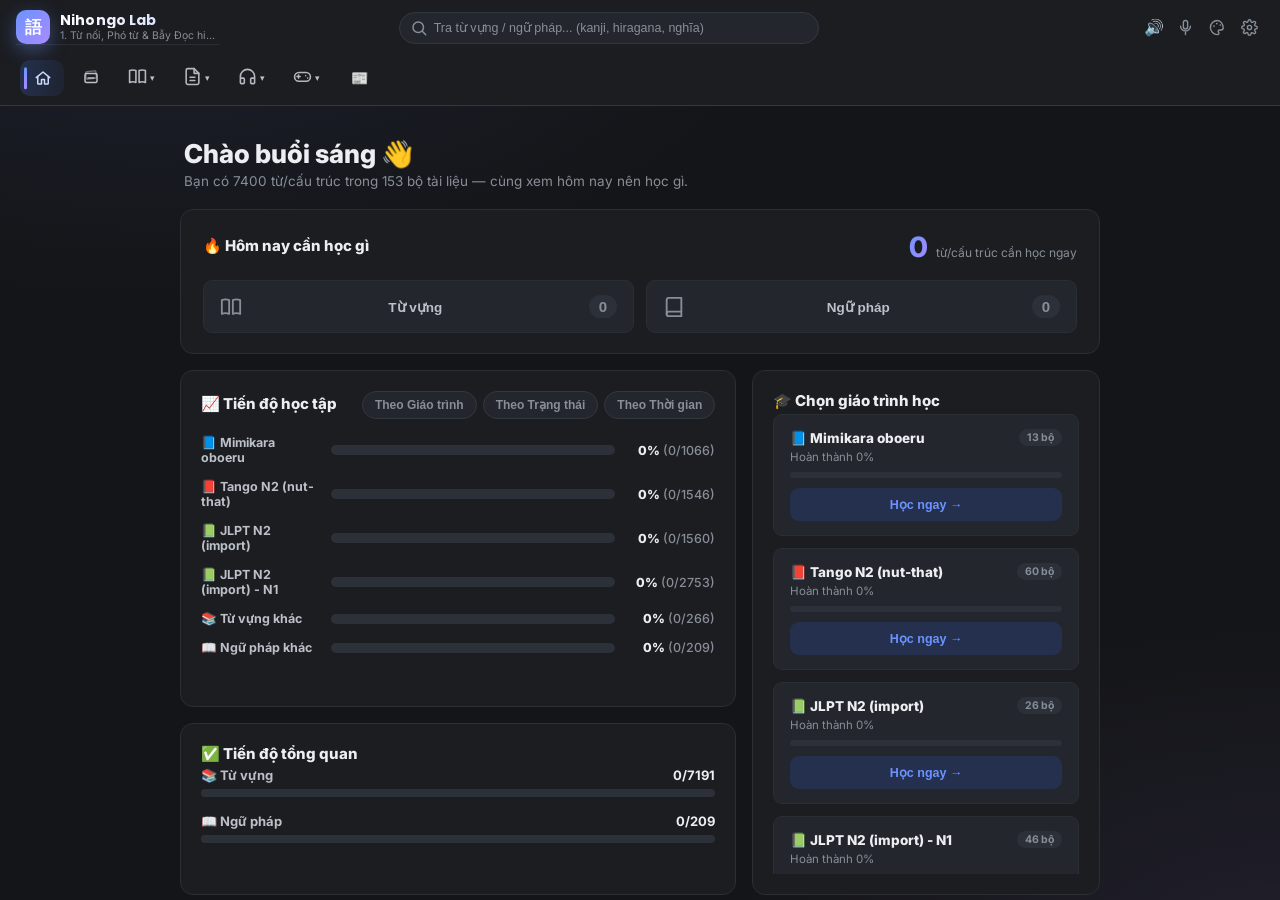
==== index.html @ 88b45012 "Add files via upload" ====
<!DOCTYPE html>
<!-- deploy trigger: force redeploy sau khi đổi Pages source -->
<html lang="vi">
<head>
<meta charset="UTF-8">
<meta name="viewport" content="width=device-width, initial-scale=1.0, viewport-fit=cover">
<title>Nihongo Lab — Luyện thi JLPT</title>
<link rel="stylesheet" href="css/style.css?v=17">
<link rel="preconnect" href="https://fonts.googleapis.com">
<link rel="preconnect" href="https://fonts.gstatic.com" crossorigin>
<link href="https://fonts.googleapis.com/css2?family=Inter:wght@400;600;700;800&family=Poppins:wght@600;700;800&display=swap" rel="stylesheet">
<link rel="stylesheet" href="css/theme-plus.css?v=9" id="themeClassicLink">
<link rel="stylesheet" href="css/theme-new.css?v=4" id="themeNewLink" disabled>
<link rel="stylesheet" href="css/game.css?v=8">
<link rel="stylesheet" href="css/reading.css?v=12">
</head>
<body>

<div id="app">

  <!-- Nút thoát chế độ phóng to, chỉ hiện khi đang ở focus mode -->
  <button id="btnExitFocus" class="exit-focus-btn hidden" title="Thoát chế độ phóng to">✕</button>

  <!-- ===== NAVBAR (thay cho sidebar cũ) ===== -->
  <header class="navbar">
    <div class="navbar-row navbar-row-top">
      <div class="brand">
        <span class="brand-mark">語</span>
        <div class="brand-text">
          <div class="brand-title">Nihongo Lab</div>
          <div class="brand-sub" id="deckName">đang tải...</div>
        </div>
      </div>

      <!-- Đếm ngược thi + Cần ôn tổng hợp — thu gọn thành chip ngang, click vẫn
           mở đúng hành vi cũ (xem js/init.js), chỉ đổi layout hiển thị. -->
      <div class="navbar-chips">
        <div class="exam-countdown" id="examCountdown" data-exam-date="2026-07-05">
          <div class="exam-countdown-badge">JLPT N2</div>
          <span class="exam-countdown-days" id="examCountdownDays">—</span>
          <span class="exam-countdown-unit">ngày</span>
          <span class="picker-hidden" id="examCountdownDate"></span>
          <span class="picker-hidden" id="examCountdownBarFill"></span>
        </div>
      </div>

      <!-- Từ điển nội bộ — tìm bất kỳ từ vựng/ngữ pháp nào (kanji/hiragana/nghĩa
           tiếng Việt) trên TẤT CẢ bộ đang có, không cần đổi bộ trước. -->
      <div class="navbar-search-wrap">
        <span class="nav-svg-icon navbar-search-icon"><svg viewBox="0 0 24 24" fill="none" stroke="currentColor" stroke-width="2" stroke-linecap="round" stroke-linejoin="round"><circle cx="11" cy="11" r="7"/><path d="m21 21-4.3-4.3"/></svg></span>
        <input type="text" id="globalSearchInput" class="navbar-search-input" placeholder="Tra từ vựng / ngữ pháp... (kanji, hiragana, nghĩa)" autocomplete="off">
        <div class="navbar-search-results hidden" id="globalSearchResults"></div>
      </div>

      <div class="navbar-right">
        <button id="btnToggleSound" class="sound-toggle-btn" title="Bật/tắt âm thanh phản hồi"><span class="nav-svg-icon"><svg viewBox="0 0 24 24" fill="none" stroke="currentColor" stroke-width="2" stroke-linecap="round" stroke-linejoin="round"><path d="M11 5 6 9H2v6h4l5 4Z"/><path d="M15.5 8.5a5 5 0 0 1 0 7"/><path d="M18.5 5.5a9 9 0 0 1 0 13"/></svg></span></button>
        <button id="btnToggleSpeech" class="sound-toggle-btn" title="Bật/tắt phát âm khi lật thẻ"><span class="nav-svg-icon"><svg viewBox="0 0 24 24" fill="none" stroke="currentColor" stroke-width="2" stroke-linecap="round" stroke-linejoin="round"><rect x="9" y="2" width="6" height="12" rx="3"/><path d="M5 10a7 7 0 0 0 14 0"/><path d="M12 19v3"/></svg></span></button>
        <button id="btnToggleTheme" class="sound-toggle-btn" title="Chuyển sang giao diện mới (Beta)"><span class="nav-svg-icon"><svg viewBox="0 0 24 24" fill="none" stroke="currentColor" stroke-width="2" stroke-linecap="round" stroke-linejoin="round"><path d="M12 2a10 10 0 1 0 0 20c1.2 0 2-1 2-2 0-.5-.2-1-.5-1.3-.3-.4-.5-.8-.5-1.3 0-1 .8-1.9 1.9-1.9H17a3 3 0 0 0 3-3c0-5.5-4-10.5-8-10.5Z"/><circle cx="7" cy="10" r="1.2" fill="currentColor" stroke="none"/><circle cx="11" cy="6.5" r="1.2" fill="currentColor" stroke="none"/><circle cx="16" cy="8.5" r="1.2" fill="currentColor" stroke="none"/></svg></span></button>
        <button id="btnNavbarSettings" class="sound-toggle-btn" title="Bộ học / Xuất-nhập tiến độ"><span class="nav-svg-icon"><svg viewBox="0 0 24 24" fill="none" stroke="currentColor" stroke-width="2" stroke-linecap="round" stroke-linejoin="round"><circle cx="12" cy="12" r="3"/><path d="M19.4 15a1.7 1.7 0 0 0 .3 1.9l.1.1a2 2 0 1 1-2.8 2.8l-.1-.1a1.7 1.7 0 0 0-1.9-.3 1.7 1.7 0 0 0-1 1.5V21a2 2 0 1 1-4 0v-.1a1.7 1.7 0 0 0-1-1.6 1.7 1.7 0 0 0-1.9.3l-.1.1a2 2 0 1 1-2.8-2.8l.1-.1a1.7 1.7 0 0 0 .3-1.9 1.7 1.7 0 0 0-1.5-1H3a2 2 0 1 1 0-4h.1a1.7 1.7 0 0 0 1.6-1 1.7 1.7 0 0 0-.3-1.9l-.1-.1a2 2 0 1 1 2.8-2.8l.1.1a1.7 1.7 0 0 0 1.9.3H9a1.7 1.7 0 0 0 1-1.5V3a2 2 0 1 1 4 0v.1a1.7 1.7 0 0 0 1 1.5 1.7 1.7 0 0 0 1.9-.3l.1-.1a2 2 0 1 1 2.8 2.8l-.1.1a1.7 1.7 0 0 0-.3 1.9V9a1.7 1.7 0 0 0 1.5 1H21a2 2 0 1 1 0 4h-.1a1.7 1.7 0 0 0-1.5 1Z"/></svg></span></button>
      </div>
    </div>

    <!-- Sub-nav ngang: TOÀN BỘ nav item cũ (render động theo loại deck, xem
         renderNav() trong loader-nav.js — KHÔNG đổi logic, chỉ đổi layout từ
         danh sách dọc sang hàng ngang cuộn được). -->
    <nav class="nav" id="navList">
      <!-- nav items được render động tùy theo TYPE của bộ đang chọn -->
    </nav>

    <!-- Panel Cài đặt (deck picker + xuất/nhập/dọn sửa tạm) — ẩn mặc định, mở
         qua nút ⚙ ở trên. Nội dung y hệt sidebar-bottom cũ, chỉ đổi vị trí. -->
    <div class="navbar-settings-panel hidden" id="navbarSettingsPanel">
      <div class="deck-select">
        <label for="deckPicker">Bộ học (từ vựng / ngữ pháp)</label>
        <select id="deckPicker"></select>
      </div>
      <div class="data-actions">
        <button id="btnExport" class="ghost-btn">Xuất tiến độ</button>
        <label class="ghost-btn file-btn">
          Nhập tiến độ
          <input type="file" id="btnImport" accept="application/json" hidden>
        </label>
      </div>
      <button id="btnClearPatches" class="ghost-btn clear-patches-btn">Dọn các sửa tạm</button>
      <!-- Gate ẩn — không hiện chữ gợi ý là gì, chỉ 1 icon nhỏ khiêm tốn.
           Key KHÔNG lưu plaintext trong code (xem js/init.js: chỉ lưu hash
           SHA-256) — bấm mở prompt nhập key, đúng thì mở khóa. -->
      <button id="btnPrivateUnlock" class="ghost-btn private-unlock-btn" title="🔒">🔒</button>
    </div>
  </header>

  <!-- ===== MAIN WRAP ===== -->
  <div class="main-wrap">

    <!-- ===== MAIN ===== -->
    <main class="main">

    <!-- ===================================================================
         DASHBOARD — màn hình mặc định khi mở app. Tổng quan tiến độ, chọn
         giáo trình học, kết quả đề thi gần đây. Tái dùng data SRS/exam-history
         sẵn có, xem js/dashboard.js.
    =================================================================== -->
    <!-- ===================================================================
         CHỌN BỘ HỌC THEO TRÌNH ĐỘ — trang riêng (không phải popup, theo đúng
         yêu cầu "thích khung khung như vầy hơn"). Sidebar trái = trình độ,
         chính giữa = card từng tài liệu (Mimi/Tango...), bấm card mới hiện
         chương để chọn. Chọn chương xong -> vào thẳng SRS.
    =================================================================== -->
    <section class="view hidden" id="view-level-picker">
      <div class="level-picker-layout">
        <aside class="level-picker-sidebar">
          <div class="level-picker-sidebar-title">Menu</div>
          <div id="levelPickerTabs"></div>
        </aside>
        <div class="level-picker-main">
          <div class="level-picker-page-head">
            <h2 id="levelPickerPageTitle">Danh sách từ vựng</h2>
            <p id="levelPickerPageSub"></p>
          </div>
          <div class="level-picker-series-grid" id="levelPickerSeriesGrid"></div>
          <div class="level-picker-chapter-list hidden" id="levelPickerChapterListFull"></div>
        </div>
      </div>
    </section>

    <section class="view" id="view-dashboard">
      <div class="dash-greeting">
        <div class="dash-greeting-title" id="dashGreeting">Chào bạn 👋</div>
        <div class="dash-greeting-sub" id="dashSubtitle"></div>
      </div>

      <div class="dash-today-card">
        <div class="dash-today-head">
          <div class="dash-side-title">🔥 Hôm nay cần học gì</div>
          <div class="dash-today-stat">
            <span class="dash-today-stat-num" id="dashTodayCount">0</span>
            <span class="dash-today-stat-label">từ/cấu trúc cần học ngay</span>
          </div>
        </div>
        <div class="dash-today-actions">
          <button class="dash-today-action" id="btnDueReviewTuvung" title="Cần ôn tổng hợp Từ vựng — gộp tất cả từ đến hạn ôn (SRS) của mọi bộ, bấm vào ôn ngay">
            <span class="dash-today-action-icon"><svg viewBox="0 0 24 24" fill="none" stroke="currentColor" stroke-width="2" stroke-linecap="round" stroke-linejoin="round"><path d="M2 4.5c2.5-1 5.5-1 8 0v15c-2.5-1-5.5-1-8 0Z"/><path d="M22 4.5c-2.5-1-5.5-1-8 0v15c2.5-1 5.5-1 8 0Z"/></svg></span>
            <span class="dash-today-action-text">Từ vựng</span>
            <span class="dash-today-action-count" id="dueReviewTuvungCount">0</span>
          </button>
          <button class="dash-today-action" id="btnDueReviewNguphap" title="Cần ôn tổng hợp Ngữ pháp — gộp tất cả cấu trúc đến hạn ôn (SRS) của mọi bộ, bấm vào ôn ngay">
            <span class="dash-today-action-icon"><svg viewBox="0 0 24 24" fill="none" stroke="currentColor" stroke-width="2" stroke-linecap="round" stroke-linejoin="round"><path d="M4 19.5A2.5 2.5 0 0 1 6.5 17H20"/><path d="M6.5 2H20v20H6.5A2.5 2.5 0 0 1 4 19.5v-15A2.5 2.5 0 0 1 6.5 2Z"/></svg></span>
            <span class="dash-today-action-text">Ngữ pháp</span>
            <span class="dash-today-action-count" id="dueReviewNguphapCount">0</span>
          </button>
        </div>
      </div>

      <div class="dash-grid">
        <div class="dash-chart-card">
          <div class="dash-chart-head">
            <div class="dash-chart-title">📈 Tiến độ học tập</div>
            <div class="dash-chart-tabs">
              <button class="dash-chart-tab is-active" data-chart-mode="curriculum">Theo Giáo trình</button>
              <button class="dash-chart-tab" data-chart-mode="status">Theo Trạng thái</button>
              <button class="dash-chart-tab" data-chart-mode="time">Theo Thời gian</button>
            </div>
          </div>
          <div id="dashChartBox" class="dash-chart-box"></div>
        </div>

        <div class="dash-side-card">
          <div class="dash-side-title">🎓 Chọn giáo trình học</div>
          <div id="dashCurriculumList" class="dash-course-list"></div>
        </div>

        <div class="dash-bottom-card">
          <div class="dash-side-title">✅ Tiến độ tổng quan</div>
          <div id="dashProgressSummary" class="dash-progress-list">
            <div class="dash-progress-row" id="dashProgressTuvung">
              <div class="dash-progress-label">📚 Từ vựng <span class="dash-progress-value">0/0</span></div>
              <div class="dash-progress-track"><div class="dash-progress-fill" style="background:var(--accent)"></div></div>
            </div>
            <div class="dash-progress-row" id="dashProgressNguphap">
              <div class="dash-progress-label">📖 Ngữ pháp <span class="dash-progress-value">0/0</span></div>
              <div class="dash-progress-track"><div class="dash-progress-fill" style="background:var(--purple)"></div></div>
            </div>
          </div>
        </div>

        <div class="dash-bottom-card">
          <div class="dash-side-title">🏆 Kết quả đề thi gần đây</div>
          <div id="dashRecentResults" class="dash-result-list"></div>
        </div>
      </div>
    </section>

    <!-- Popover chọn field hiển thị mặt trước / mặt sau — DÙNG CHUNG cho cả
         Flashcard và SRS (2 nút ⚙ Mặt thẻ ở mỗi view cùng toggle chung panel
         này), nên đặt ngoài mọi <section class="view">, không thuộc riêng bên nào. -->
    <div class="field-config" id="fieldConfigPanel">
      <div class="field-config-col">
        <div class="field-config-title">Mặt trước</div>
        <div id="frontFieldOptions" class="field-config-options"></div>
      </div>
      <div class="field-config-col">
        <div class="field-config-title">Mặt sau</div>
        <div id="backFieldOptions" class="field-config-options"></div>
      </div>
    </div>

    <!-- ---- FLASHCARD MODE ---- -->
    <section class="view hidden" id="view-flash">
      <div class="view-head">
        <div class="progress-line">
          <span class="flash-progress-label">Thẻ <span id="flashQueuePos">1</span> / <span id="flashQueueTotal">0</span></span>
          <span class="flash-progress-label flash-remembered-label">✓ Đã nhớ: <span id="flashPos">0</span> / <span id="flashTotal">0</span></span>
          <div class="bar"><div class="bar-fill" id="flashBar"></div></div>
        </div>
        <div class="head-actions">
          <button id="btnFieldConfig" class="icon-btn" title="Chọn hiển thị mặt thẻ">⚙ Mặt thẻ</button>
          <label class="toggle random-direction-toggle" title="Mặt trước ngẫu nhiên là Kanji hoặc Nghĩa, mặt sau tự đổi ngược lại — cố định theo từng thẻ trong phiên">
            <input type="checkbox" id="flashRandomDirectionToggle">
            <span>🔀 Ngẫu nhiên chiều học</span>
          </label>
          <button id="btnEditCurrentFlash" class="icon-btn" title="Sửa thông tin từ này">✎ Sửa</button>
          <button id="btnFlashStarOnly" class="icon-btn" title="Chỉ học các từ đã đánh dấu ★">★ Học từ đã sao</button>
          <label class="toggle shuffle-toggle">
            <input type="checkbox" id="flashShuffleToggle" checked>
            <span>⤮ Ngẫu nhiên</span>
          </label>
          <button class="icon-btn focus-toggle-btn" data-focus-target="flash" title="Phóng to toàn màn hình">⛶</button>
        </div>
      </div>

      <div id="flashLearnArea">
        <div class="card-stage">
          <div class="card" id="flashCard">
            <div class="card-face card-front" id="flashFront">
              <button class="flash-star-btn" title="Đánh dấu sao">☆</button>
              <div class="card-face-content" id="flashFrontContent"></div>
            </div>
            <div class="card-face card-back" id="flashBack">
              <button class="flash-star-btn" title="Đánh dấu sao">☆</button>
              <div class="card-face-content" id="flashBackContent"></div>
            </div>
          </div>
        </div>

        <div class="rate-row" id="flashRateRow">
          <button class="rate-btn rate-forget" data-flash-result="not_remembered">✕ Chưa nhớ<span class="rate-key-hint">←</span></button>
          <button class="rate-btn rate-flip" id="btnFlip">⟲ Lật thẻ<span class="rate-key-hint">↓</span></button>
          <button class="rate-btn rate-hard" data-flash-result="hard">△ Khó<span class="rate-key-hint">↑</span></button>
          <button class="rate-btn rate-remember" data-flash-result="remembered">✓ Đã nhớ<span class="rate-key-hint">→</span></button>
        </div>

        <!-- Danh sách toàn bộ từ còn lại trong hàng đợi — bấm xem nhanh nghĩa +
             trạng thái mà không rời khỏi thẻ đang học. -->
        <details class="queue-list-wrap">
          <summary class="queue-list-summary">📋 Danh sách từ trong phiên này</summary>
          <div class="queue-list" id="flashQueueList"></div>
        </details>
      </div>

      <!-- Màn hình hoàn thành -->
      <div id="flashResultScreen" class="quiz-result hidden">
        <div class="quiz-result-title">🎉 Hoàn thành!</div>
        <div class="quiz-result-score">Bạn đã học xong <span id="flashCompletionCount">0</span> từ trong bộ này.</div>
        <div class="flash-completion-actions">
          <button class="primary-btn" id="btnFlashRestartFull">Học lại toàn bộ</button>
          <button class="ghost-btn hidden" id="btnFlashRestartStarredOnly">Chỉ học các từ đã ★</button>
        </div>
      </div>
    </section>

    <!-- ---- TABLE MODE ---- -->
    <section class="view hidden" id="view-table">
      <div class="view-head">
        <input type="text" id="tableSearch" class="search-input" placeholder="Tìm theo kanji, đọc, nghĩa...">
        <select id="tableFilter" class="filter-select">
          <option value="all">Tất cả</option>
          <option value="new">Chưa học</option>
          <option value="learning">Đang học</option>
          <option value="known">Đã thuộc (tự nhiên)</option>
          <option value="mastered">⭐ Đã thuộc (đánh dấu tay)</option>
          <option value="starred">★ Đã đánh dấu</option>
        </select>
        <button id="btnColConfig" class="icon-btn" title="Ẩn/hiện cột">☷ Cột</button>
        <span class="table-count-badge" id="tableCountBadge">0 từ</span>
        <button class="icon-btn focus-toggle-btn" data-focus-target="table" title="Phóng to toàn màn hình">⛶</button>
      </div>
      <div class="field-config hidden" id="colConfigPanel">
        <div class="field-config-col">
          <div class="field-config-title">Hiện cột</div>
          <div id="colOptions" class="field-config-options"></div>
        </div>
      </div>
      <div class="table-wrap">
        <table id="vocabTable">
          <thead id="tableHead"></thead>
          <tbody id="tableBody"></tbody>
        </table>
      </div>
    </section>

    <!-- ---- SRS REVIEW MODE ---- -->
    <section class="view hidden" id="view-srs">
      <div class="view-head">
        <div></div>
        <div class="head-actions">
          <button id="btnSrsSwitchChapter" class="icon-btn" title="Chọn chương khác">📑 Đổi chương</button>
          <button id="btnSrsFieldConfig" class="icon-btn" title="Chọn hiển thị mặt thẻ">⚙ Mặt thẻ</button>
          <label class="toggle random-direction-toggle" title="Mặt trước ngẫu nhiên là Kanji hoặc Nghĩa, mặt sau tự đổi ngược lại — cố định theo từng thẻ trong phiên">
            <input type="checkbox" id="srsRandomDirectionToggle">
            <span>🔀 Ngẫu nhiên chiều học</span>
          </label>
          <button id="btnSrsStarOnly" class="icon-btn" title="Chỉ ôn các từ đã đánh dấu ★">★ Ôn từ đã sao</button>
          <label class="toggle shuffle-toggle">
            <input type="checkbox" id="srsShuffleToggle" checked>
            <span>⤮ Ngẫu nhiên</span>
          </label>
          <button class="icon-btn focus-toggle-btn" data-focus-target="srs" title="Phóng to toàn màn hình">⛶</button>
        </div>
      </div>
      <div class="srs-summary">
        <button class="srs-stat" data-status-filter="due" data-status-scope="current"><div class="srs-num" id="srsDueCount">0</div><div class="srs-label">cần ôn ngay</div></button>
        <button class="srs-stat" data-status-filter="fresh" data-status-scope="current"><div class="srs-num" id="srsNewCount">0</div><div class="srs-label">từ mới</div></button>
        <button class="srs-stat" data-status-filter="mastered" data-status-scope="current"><div class="srs-num" id="srsMasteredCount">0</div><div class="srs-label">đã thuộc làu</div></button>
      </div>
      <div id="srsEmpty" class="empty-state hidden">
        <div class="empty-icon">✓</div>
        <div>Không có từ nào cần ôn lúc này. Quay lại sau!</div>
      </div>
      <div class="card-stage" id="srsStage">
        <div class="card" id="srsCard">
          <div class="card-face card-front" id="srsFront"><button class="flash-star-btn srs-star-btn" title="Đánh dấu sao">☆</button><div class="card-face-content" id="srsFrontContent"></div></div>
          <div class="card-face card-back" id="srsBack"><button class="flash-star-btn srs-star-btn" title="Đánh dấu sao">☆</button><div class="card-face-content" id="srsBackContent"></div></div>
        </div>
      </div>
      <div class="rate-row" id="srsRateRow">
        <button class="rate-btn rate-forget" data-srs-rate="again">✕ Quên<span class="rate-time" id="rtAgainSrs"></span></button>
        <button class="rate-btn rate-flip" id="btnSrsFlip">⟲ Lật thẻ</button>
        <button class="rate-btn rate-hard" data-srs-rate="hard">△ Khó<span class="rate-time" id="rtHardSrs"></span></button>
        <button class="rate-btn rate-remember" data-srs-rate="easy">✓ Dễ<span class="rate-time" id="rtEasySrs"></span></button>
      </div>
      <div class="srs-mastered-row">
        <button class="rate-btn rate-mastered" id="btnSrsMastered" data-srs-rate="mastered" title="Dùng cho từ đã học vững ở nơi khác (Anki/Quizlet/sách...) — bỏ qua các bước tăng dần, đẩy thẳng ra rất xa, gần như không xuất hiện lại.">
          ⭐ Đã thuộc <span class="srs-mastered-hint">(ít xuất hiện lại — bỏ qua bước Anki)</span>
        </button>
      </div>

      <!-- Danh sách toàn bộ từ còn lại trong hàng đợi SRS phiên này -->
      <details class="queue-list-wrap">
        <summary class="queue-list-summary">📋 Danh sách từ trong phiên này</summary>
        <div class="queue-list" id="srsQueueList"></div>
      </details>
    </section>

    <!-- ---- TYPING MODE (gõ hiragana) ---- -->
    <!-- ===================================================================
         GAME ÔN TẬP — thay thế hẳn mode "Gõ hiragana" cũ. 2 màn: bong bóng
         (ghép kanji/nghĩa) rồi tới gõ chữ (đoán đáp án), có mạng/sao/huy
         chương. UI tiếng Nhật theo yêu cầu. CSS riêng ở css/game.css.
    =================================================================== -->
    <section class="view hidden" id="view-game">

      <!-- Màn 1: Chọn bộ học + Thiết lập ván chơi -->
      <div class="game-phase" id="gamePhaseSetup">
        <div class="game-setup-box">
          <div class="game-setup-title">単語バトル</div>
          <div class="game-setup-sub">語彙ゲームで復習しよう！</div>

          <div class="game-setup-row">
            <label>学習セットを選択</label>
            <select id="gameDeckPicker" class="game-deck-select"></select>
          </div>

          <div class="game-setup-row">
            <label>出題数（言葉の数）</label>
            <div class="game-setup-count-row">
              <button class="game-count-preset" data-count="5">5</button>
              <button class="game-count-preset" data-count="10">10</button>
              <button class="game-count-preset" data-count="20">20</button>
              <button class="game-count-preset" data-count="due">復習期限の言葉全部</button>
            </div>
          </div>

          <div class="game-setup-row">
            <label>バブルモードの方向</label>
            <div class="game-setup-count-row">
              <button class="game-dir-preset" data-dir="kanji-to-nghia">漢字・読み方 → 意味</button>
              <button class="game-dir-preset" data-dir="nghia-to-kanji">意味 → 漢字・読み方</button>
            </div>
          </div>

          <button class="game-start-btn" id="btnGameStart">スタート</button>
        </div>
      </div>

      <!-- Màn 2: Bong bóng bay tự do full màn hình + Tường lắp ghép full màn hình -->
      <div class="game-phase hidden" id="gamePhaseBubble">
        <div class="game-hud">
          <div class="game-hud-item game-hud-lives" id="gameHudLives"></div>
          <div class="game-hud-item game-hud-stars"><span class="game-svg-star"></span> <span id="gameHudStars">10</span></div>
          <div class="game-hud-progress">バブル：<span id="gameBubbleProgress">0</span>/<span id="gameBubbleTotal">0</span></div>
          <button class="game-skip-btn" id="btnGameSkipBubble">スキップ →</button>
          <button class="icon-btn focus-toggle-btn" data-focus-target="game" title="全画面表示">⛶</button>
        </div>
        <div class="game-wall-full" id="gameWall"></div>
        <div class="game-bubble-arena" id="gameBubbleArena"></div>
      </div>

      <!-- Màn 3: Gõ đáp án (luôn hiện kanji+nghĩa, gõ cách đọc) -->
      <div class="game-phase hidden" id="gamePhaseTyping">
        <div class="game-hud">
          <div class="game-hud-item game-hud-lives" id="gameHudLivesTyping"></div>
          <div class="game-hud-item game-hud-stars"><span class="game-svg-star"></span> <span id="gameHudStarsTyping">10</span></div>
          <div class="game-hud-progress">問題：<span id="gameTypingProgress">0</span>/<span id="gameTypingTotal">0</span></div>
          <button class="icon-btn focus-toggle-btn" data-focus-target="game" title="全画面表示">⛶</button>
        </div>
        <div class="game-typing-stage">
          <div class="game-typing-prompt" id="gameTypingPrompt"></div>
          <div class="game-typing-hintcircles" id="gameTypingHintCircles"></div>
          <div class="game-typing-slots" id="gameTypingSlots"></div>
          <input type="text" id="gameTypingInput" class="game-typing-input" autocomplete="off" autocapitalize="off" spellcheck="false" placeholder="ひらがなで入力">
          <div class="game-typing-feedback" id="gameTypingFeedback"></div>
          <button class="game-submit-btn" id="btnGameSubmit">答える</button>
        </div>
      </div>

      <!-- Màn 4: Kết quả + huy chương -->
      <div class="game-phase hidden" id="gamePhaseResult">
        <div class="game-result-box">
          <div class="game-medal-display" id="gameMedalDisplay"></div>
          <div class="game-result-title" id="gameResultTitle"></div>
          <div class="game-result-stats" id="gameResultStats"></div>
          <button class="game-start-btn" id="btnGamePlayAgain">もう一度</button>
          <button class="game-back-btn" id="btnGameBackFromResult">← 設定に戻る</button>
        </div>
      </div>

      <!-- Overlay hiệu ứng Game Over -->
      <div class="game-overlay hidden" id="gameOverOverlay">
        <div class="game-over-box">
          <div class="game-over-title">ゲームオーバー</div>
          <div class="game-over-sub">ライフがなくなりました…</div>
          <button class="game-start-btn" id="btnGameOverRetry">もう一度挑戦</button>
        </div>
      </div>
    </section>

    <!-- ===================================================================
         聞き取りゲーム — nghe phát âm, đoán nghĩa, hiện đáp án + đọc lại +
         câu ví dụ. Game THỨ 2 trong category "Game" (khác game bong bóng).
    =================================================================== -->
    <section class="view hidden" id="view-listen-game">

      <div class="lg-phase" id="lgPhaseSetup">
        <div class="lg-setup-box">
          <div class="lg-setup-title">聞き取りゲーム</div>
          <div class="lg-setup-sub">発音を聞いて、意味を当てよう！</div>
          <div class="lg-setup-row">
            <label>学習セットを選択</label>
            <select id="lgDeckPicker" class="game-deck-select"></select>
          </div>
          <div class="lg-setup-row">
            <label>出題数</label>
            <div class="game-setup-count-row">
              <button class="lg-count-preset" data-count="5">5</button>
              <button class="lg-count-preset" data-count="10">10</button>
              <button class="lg-count-preset" data-count="20">20</button>
            </div>
          </div>
          <button class="game-start-btn" id="btnLgStart">スタート</button>
        </div>
      </div>

      <div class="lg-phase hidden" id="lgPhaseQuestion">
        <div class="game-hud">
          <div class="game-hud-progress">問題：<span id="lgPos">0</span>/<span id="lgTotal">0</span></div>
          <div class="game-hud-item">正解：<span id="lgScore">0</span></div>
          <button class="icon-btn focus-toggle-btn" data-focus-target="listen-game" title="全画面表示">⛶</button>
        </div>
        <div class="lg-question-stage">
          <button class="lg-replay-btn" id="btnLgReplay" title="もう一度聞く">🔊 もう一度聞く</button>
          <div class="lg-question-sub">この言葉の意味はどれですか？</div>
          <div class="lg-options" id="lgOptions"></div>
        </div>
      </div>

      <div class="lg-phase hidden lg-reveal" id="lgReveal"></div>

      <div class="lg-phase hidden" id="lgPhaseResult">
        <div class="lg-result-box">
          <div class="lg-result-title">結果</div>
          <div id="lgResultStats"></div>
          <div id="lgWrongReview"></div>
          <button class="game-start-btn" id="btnLgPlayAgain">もう一度</button>
          <button class="game-back-btn" id="btnLgBackFromResult">← 設定に戻る</button>
        </div>
      </div>
    </section>

    <!-- ===================================================================
         読解モード — đọc bài (glossing click-to-reveal) rồi làm 3-5 câu hỏi
         trắc nghiệm từ dễ tới khó. Nguồn: "ai" (tự viết, không phải tin thật)
         hoặc "user" (Zane tự cung cấp) — nhãn hiện rõ trên từng thẻ bài.
    =================================================================== -->
    <section class="view hidden" id="view-reading">

      <div class="dokkai-phase" id="dokkaiPhasePicker">
        <div class="dash-side-title">📰 読解モード — chọn bài đọc <button class="dokkai-notebook-export-btn" id="btnDokkaiOpenNotebook">📓 Sổ tay từ vựng</button></div>
        <div class="dokkai-category-filter" id="dokkaiCategoryFilter"></div>
        <div class="dokkai-article-grid" id="dokkaiArticleGrid"></div>
      </div>

      <div class="dokkai-phase hidden" id="dokkaiPhaseRead">
        <div class="dokkai-read-illust" id="dokkaiReadIllust"></div>
        <button class="level-picker-back-btn" id="btnDokkaiBackToPickerTop">← Quay lại chọn bài đọc</button>
        <div class="dokkai-read-head">
          <div class="dokkai-read-title" id="dokkaiReadTitle"></div>
          <div class="dokkai-translate-toggle" id="dokkaiTranslateToggle">
            <button class="dokkai-translate-btn is-active" data-translate-mode="none">原文のみ</button>
            <button class="dokkai-translate-btn" data-translate-mode="interleave">Xen kẽ dịch</button>
            <button class="dokkai-translate-btn" data-translate-mode="full">Dịch toàn bài</button>
          </div>
          <button class="dokkai-furigana-toggle is-active" id="btnDokkaiFuriganaToggle" title="Bật/tắt furigana">振り仮名</button>
          <button class="dokkai-auto-read-btn" id="btnDokkaiAutoRead">🔊 記事を読む</button>
          <button class="icon-btn focus-toggle-btn" data-focus-target="reading" title="全画面表示">⛶</button>
        </div>
        <div class="dokkai-source-note hidden" id="dokkaiSourceNote"></div>
        <div class="dokkai-read-hint">💡 単語をタップすると意味が出ます — 問題は文章の下にそのまま続きます</div>

        <div class="dokkai-3col">
          <!-- Sidebar TRÁI — từ vựng N2 xuất hiện trong bài, ĐỘC LẬP với deck
               (liệt kê hết theo bài viết), chỉ đối chiếu deck để hiện thêm
               ghi chú nếu trùng, không trùng vẫn liệt kê bình thường. -->
          <aside class="dokkai-vocab-sidebar" id="dokkaiVocabSidebar">
            <div class="dokkai-sidebar-title">📗 語彙リスト (N2)</div>
            <div id="dokkaiVocabList" class="dokkai-sidebar-list"></div>
          </aside>

          <div class="dokkai-main-col">
            <div class="dokkai-read-body" id="dokkaiReadBody"></div>
            <!-- Câu hỏi hiện NGAY TRONG bài đọc, không chuyển màn riêng nữa —
                 dễ cuộn lên đọc lại/dò khi trả lời. -->
            <div class="dokkai-inline-quiz" id="dokkaiInlineQuiz"></div>
          </div>

          <!-- Sidebar PHẢI — ngữ pháp N2/N1 xuất hiện trong bài, độc lập
               tương tự sidebar trái. -->
          <aside class="dokkai-grammar-sidebar" id="dokkaiGrammarSidebar">
            <div class="dokkai-sidebar-title">📕 文法リスト (N2/N1)</div>
            <div id="dokkaiGrammarList" class="dokkai-sidebar-list"></div>
          </aside>
        </div>
      </div>
    </section>

    <!-- ===================================================================
         THÀNH TÍCH HỌC TẬP — xem huy chương đã đạt được, phai màu theo thời
         gian nếu không ôn lại (xem tính toán decay trong game.js).
    =================================================================== -->
    <section class="view hidden" id="view-achievements">
      <div class="view-head">
        <div class="dash-side-title">🏅 学習実績</div>
      </div>
      <div class="achievements-grid" id="achievementsGrid"></div>
      <div class="dash-chart-empty hidden" id="achievementsEmpty">まだ実績がありません — ゲームをプレイしてメダルを獲得しよう！</div>
    </section>

    <!-- ---- QUIZ MODE (trắc nghiệm nghĩa) ---- -->
    <section class="view hidden" id="view-quiz">
      <div class="quiz-head">
        <div class="quiz-progress">Câu <span id="quizPos">0</span>/<span id="quizTotal">0</span></div>
        <select id="quizDirectionPicker" class="filter-select">
          <option value="kanji_nghia">Kanji → Nghĩa</option>
          <option value="kanji_hira">Kanji → Cách đọc</option>
          <option value="hira_nghia">Cách đọc → Nghĩa</option>
        </select>
        <div class="quiz-score">Điểm: <span id="quizScore">0</span></div>
        <div class="quiz-timer" id="quizTimer">00:00</div>
        <button class="icon-btn focus-toggle-btn" data-focus-target="quiz" title="Phóng to toàn màn hình">⛶</button>
      </div>
      <div id="quizBody">
        <div class="quiz-question" id="quizQuestion"></div>
        <div class="quiz-options" id="quizOptions"></div>
      </div>
      <div id="quizResult" class="quiz-result hidden">
        <div class="quiz-result-title">Hoàn thành!</div>
        <div class="quiz-result-score" id="quizFinalScore"></div>
        <button class="primary-btn" id="btnQuizRestart">Làm lại</button>
      </div>
    </section>

    <!-- ---- MATCH GAME MODE ---- -->
    <section class="view hidden" id="view-match">
      <div class="quiz-head">
        <div class="quiz-progress">Cặp đã ghép: <span id="matchPairs">0</span>/<span id="matchTotalPairs">0</span></div>
        <div class="quiz-timer" id="matchTimer">00:00</div>
        <button class="icon-btn" id="btnMatchRestart">⤮ Chơi lại</button>
        <button class="icon-btn focus-toggle-btn" data-focus-target="match" title="Phóng to toàn màn hình">⛶</button>
      </div>
      <div class="match-grid" id="matchGrid"></div>
    </section>

    <!-- ---- EXAM MODE (đề thi trắc nghiệm thật) ---- -->
    <section class="view hidden" id="view-exam">
      <div class="quiz-head">
        <select id="examPicker" class="filter-select picker-hidden"></select>
        <button class="icon-btn" id="btnExamBackToPicker" title="Quay lại chọn đề khác">← Chọn đề khác</button>
        <div class="quiz-progress" id="examTitleLabel">Chưa chọn đề</div>
        <div class="quiz-score">Điểm: <span id="examScore">0</span>/<span id="examTotal">0</span></div>
        <label class="toggle speed-toggle">
          <input type="checkbox" id="examSpeedMode">
          <span>⚡ Luyện tốc độ (30s/câu)</span>
        </label>
        <div class="exam-total-timer hidden" id="examTotalTimerWrap">⏱ <span id="examTotalTimer">00:00</span></div>
        <button class="icon-btn focus-toggle-btn" data-focus-target="exam" title="Phóng to toàn màn hình">⛶</button>
      </div>
      <div id="examPickerGrid" class="exam-picker-grid"></div>
      <div id="examEmpty" class="empty-state">
        <div class="empty-icon">▤</div>
        <div>Chọn một đề thi ở trên để bắt đầu làm bài.</div>
      </div>
      <div id="examBody" class="hidden">
        <div class="exam-progress-line">
          <button class="icon-btn exam-nav-btn" id="btnExamPrev" title="Xem câu trước">← Câu trước</button>
          <span class="exam-progress-text">Câu <span id="examPos">0</span>/<span id="examQueueTotal">0</span></span>
          <button class="icon-btn exam-nav-btn" id="btnExamNext" title="Xem câu sau / quay lại câu hiện tại">Câu sau →</button>
          <span class="exam-retry-note" id="examRetryNote"></span>
          <span class="exam-per-question-timer hidden" id="examPerQuestionTimerWrap">
            ⏱ <span id="examPerQuestionTimer">30</span>s
          </span>
          <button class="ghost-btn exam-exit-early-btn hidden" id="btnExamExitEarly" title="Dừng làm lại các câu sai, chấm điểm và xem kết quả ngay với những gì đã làm">🚪 Thoát & xem kết quả</button>
        </div>
        <div class="exam-review-banner hidden" id="examReviewBanner">
          📖 Đang xem lại câu đã làm — bấm "Câu sau →" liên tục để quay về câu hiện tại
        </div>
        <div class="quiz-question exam-question" id="examQuestion"></div>
        <div class="quiz-options" id="examOptions"></div>
        <div class="exam-history-note hidden" id="examHistoryNote"></div>
        <div class="exam-explain-row hidden" id="examExplainRow">
          <button class="ghost-btn" id="btnExamShowExplain">💡 Xem giải thích đáp án</button>
        </div>
        <div class="exam-explain-box hidden" id="examExplainBox"></div>
        <div class="exam-continue-row" id="examContinueRow">
          <button class="primary-btn hidden" id="btnExamContinue">Tiếp tục →</button>
        </div>
      </div>
      <div id="examResult" class="quiz-result hidden">
        <div class="quiz-result-title">Hoàn thành đề thi!</div>
        <div class="quiz-result-score" id="examFinalScore"></div>
        <div id="examJlptScoreBox"></div>
        <div class="exam-time-summary" id="examTimeSummary"></div>
        <div class="exam-speed-summary hidden" id="examSpeedSummary"></div>
        <div class="exam-result-grid-section">
          <div class="exam-result-grid-title">Bấm vào số câu để xem chi tiết đáp án + giải thích</div>
          <div class="exam-result-grid" id="examResultGrid"></div>
        </div>
        <button class="primary-btn" id="btnExamRestart">Làm lại đề này</button>
      </div>
    </section>

    <!-- ===== MODAL xem chi tiết 1 câu trong kết quả đề thi ===== -->
    <div class="modal-overlay hidden" id="examDetailModalOverlay">
      <div class="modal-box exam-detail-modal-box">
        <div class="modal-head">
          <div class="modal-title" id="examDetailModalTitle">Câu 1</div>
          <button class="modal-close-btn" id="btnExamDetailModalClose">✕</button>
        </div>
        <div class="modal-body" id="examDetailModalBody"></div>
      </div>
    </div>

    <!-- Lưới kết quả qua nhiều lần làm — dùng CHUNG cho đề thi chữ và đề nghe.
         Hàng ngang = số câu, cột dọc = lần làm (Lần 1, Lần 2...). -->
    <div class="modal-overlay hidden" id="attemptsGridModalOverlay">
      <div class="modal-box attempts-grid-modal-box">
        <div class="modal-head">
          <div class="modal-title" id="attemptsGridTitle">Lưới kết quả</div>
          <button class="modal-close-btn" id="btnAttemptsGridModalClose">✕</button>
        </div>
        <div class="modal-body" id="attemptsGridBody"></div>
      </div>
    </div>

    <!-- ===================================================================
         GHI CHÚ ĐỀ THI — bôi đen 1 đoạn trong câu hỏi/đáp án/giải thích lúc
         làm đề -> hiện nút nổi -> ghi nội dung muốn nhớ (vd "kanarazu = nhất
         định") -> lưu lại, xem sau ở trang "Ghi chú đề thi".
    =================================================================== -->
    <button class="exam-note-toolbar-btn hidden" id="examNoteToolbarBtn">📝 Ghi chú</button>
    <div class="exam-note-popup hidden" id="examNotePopup">
      <div class="exam-note-popup-selected" id="examNotePopupSelectedText"></div>
      <input type="text" id="examNotePopupInput" class="exam-note-popup-input" placeholder="Ghi nghĩa/ghi nhớ ở đây..." />
      <div class="exam-note-popup-actions">
        <button id="btnExamNotePopupSave" class="exam-note-popup-save">Lưu</button>
        <button id="btnExamNotePopupCancel" class="exam-note-popup-cancel">Hủy</button>
      </div>
    </div>

    <section class="view hidden" id="view-examnotes">
      <div class="view-head">
        <div class="weakness-title">📝 Ghi chú đề thi — bôi đen từ/đoạn lúc làm đề để ghi nhớ, xem lại ở đây</div>
      </div>
      <div id="examNotesList"></div>
    </section>

    <!-- Popup "Ngữ pháp liên quan" — đồng nghĩa + dễ nhầm -->
    <div class="modal-overlay hidden" id="grammarRelatedModalOverlay">
      <div class="modal-box">
        <div class="modal-head">
          <div class="modal-title" id="grammarRelatedTitle">Ngữ pháp liên quan</div>
          <button class="modal-close-btn" id="btnGrammarRelatedClose">✕</button>
        </div>
        <div class="modal-body" id="grammarRelatedBody"></div>
      </div>
    </div>

    <!-- ===================================================================
         TRANG "NHÓM NGỮ PHÁP" — xem theo nhóm nghĩa + họ dễ nhầm, học Flashcard
         chọn lọc theo nhóm, Quiz chuyên biệt luyện phân biệt cấu trúc dễ nhầm.
    =================================================================== -->
    <section class="view hidden" id="view-grammargroups">
      <div class="view-head">
        <div class="weakness-title">📚 Nhóm ngữ pháp — học chọn lọc theo nghĩa &amp; phân biệt cấu trúc dễ nhầm</div>
        <button class="ghost-btn" id="btnOpenComboSrs">🔀 Học SRS gộp nhiều bộ</button>
      </div>
      <div class="gg-tabs">
        <button class="gg-tab-btn is-active" data-tab="nhomnghia">Theo nhóm nghĩa</button>
        <button class="gg-tab-btn" data-tab="hodenham">⚠️ Họ dễ nhầm</button>
      </div>
      <div id="grammarGroupsBody"></div>
    </section>

    <!-- Modal chọn bộ cụ thể trong 1 nhóm giáo trình (từ nút "Học ngay" Dashboard) -->
    <!-- Modal chọn bộ học theo TRÌNH ĐỘ (N1/N2/N3...) — chọn trình độ trước,
         rồi chọn đúng bộ trong trình độ đó, bấm là vào SRS học luôn. -->

    <!-- Popup NHỎ chọn chương khác NGAY TRONG lúc đang ở SRS — cùng series
         với bộ đang học, không cần thoát ra trang chọn tài liệu full lại. -->
    <!-- Modal xem sổ tay từ vựng đã ghi chú từ các bài đọc -->
    <div class="modal-overlay hidden" id="dokkaiNotebookModalOverlay">
      <div class="modal-box dokkai-notebook-modal-box">
        <div class="modal-head">
          <div class="modal-title">📓 Sổ tay từ vựng</div>
          <button class="modal-close-btn" id="btnDokkaiNotebookClose">✕</button>
        </div>
        <div class="modal-body">
          <div class="dokkai-notebook-toolbar">
            <span id="dokkaiNotebookCount"></span>
            <button class="dokkai-notebook-export-btn" id="btnDokkaiExportNotebook">⬇ Xuất file .txt</button>
          </div>
          <div id="dokkaiNotebookList" class="dokkai-notebook-list"></div>
        </div>
      </div>
    </div>

    <div class="modal-overlay hidden" id="srsChapterSwitchModalOverlay">
      <div class="modal-box">
        <div class="modal-head">
          <div class="modal-title" id="srsChapterSwitchTitle">Chọn chương khác</div>
          <button class="modal-close-btn" id="btnSrsChapterSwitchClose">✕</button>
        </div>
        <div class="modal-body">
          <div id="srsChapterSwitchList" class="dash-deck-picker-list"></div>
        </div>
      </div>
    </div>

    <div class="modal-overlay hidden" id="dashDeckPickerModalOverlay">
      <div class="modal-box">
        <div class="modal-head">
          <div class="modal-title" id="dashDeckPickerTitle">Chọn bộ để học</div>
          <button class="modal-close-btn" id="btnDashDeckPickerClose">✕</button>
        </div>
        <div class="modal-body">
          <div id="dashDeckPickerList" class="dash-deck-picker-list"></div>
        </div>
      </div>
    </div>

    <!-- Modal danh sách từ theo trạng thái (bấm donut legend ở Dashboard) —
         xem hạn ôn từng từ, đưa về đang học, hoặc tua nhanh N ngày. -->
    <div class="modal-overlay hidden" id="wordStatusModalOverlay">
      <div class="modal-box word-status-modal-box">
        <div class="modal-head">
          <div class="modal-title" id="wordStatusModalTitle">Danh sách từ</div>
          <span class="word-status-modal-count" id="wordStatusModalCount">0 từ</span>
          <button class="modal-close-btn" id="btnWordStatusModalClose">✕</button>
        </div>
        <div class="modal-body">
          <div class="word-status-fastforward-row">
            <span>⏩ Tua nhanh (mô phỏng thời gian trôi, bấm càng nhiều càng tua thêm):</span>
            <button class="ghost-btn" data-ff-days="1">+1</button>
            <button class="ghost-btn" data-ff-days="2">+2</button>
            <button class="ghost-btn" data-ff-days="3">+3</button>
            <button class="ghost-btn" data-ff-days="4">+4</button>
            <button class="ghost-btn" data-ff-days="5">+5</button>
            <button class="ghost-btn" data-ff-days="10">+10</button>
            <button class="ghost-btn" data-ff-days="15">+15</button>
          </div>
          <div id="wordStatusFfFeedback" class="word-status-ff-feedback"></div>
          <div id="wordStatusModalList" class="word-status-modal-list"></div>
        </div>
      </div>
    </div>

    <!-- Modal chọn bộ để học gộp SRS (Anki-style) — dùng chung cho cả từ vựng & ngữ pháp -->
    <div class="modal-overlay hidden" id="comboSrsModalOverlay">
      <div class="modal-box">
        <div class="modal-head">
          <div class="modal-title" id="comboSrsModalTitle">🔀 Học SRS gộp nhiều bộ</div>
          <button class="modal-close-btn" id="btnComboSrsClose">✕</button>
        </div>
        <div class="modal-body">
          <div class="combo-srs-hint">Chọn 1 hoặc nhiều bộ muốn học CHUNG trong 1 phiên — tiến độ vẫn lưu riêng đúng theo từng bộ gốc như bình thường, chỉ gộp lại để học cùng lúc.</div>
          <button class="ghost-btn combo-srs-select-all-btn" id="btnComboSrsSelectAll">☑ Chọn tất cả</button>
          <div id="comboSrsDeckList" class="combo-srs-deck-list"></div>
          <button class="primary-btn" id="btnComboSrsStart">▶ Bắt đầu học</button>
        </div>
      </div>
    </div>

    <!-- Modal Flashcard chọn lọc theo nhóm nghĩa -->
    <div class="modal-overlay hidden" id="ggFlashModalOverlay">
      <div class="modal-box gg-flash-modal-box">
        <div class="modal-head">
          <div class="modal-title" id="ggFlashTitle">Flashcard nhóm</div>
          <button class="modal-close-btn" id="btnGgFlashClose">✕</button>
        </div>
        <div class="modal-body">
          <div class="gg-flash-card" id="ggFlashCardInner"></div>
          <div class="gg-flash-nav">
            <button id="btnGgFlashPrev">← Trước</button>
            <button id="btnGgFlashFlip">↻ Lật thẻ</button>
            <button id="btnGgFlashNext">Tiếp →</button>
          </div>
        </div>
      </div>
    </div>

    <!-- Modal Quiz luyện phân biệt 1 họ dễ nhầm -->
    <div class="modal-overlay hidden" id="ggQuizModalOverlay">
      <div class="modal-box">
        <div class="modal-head">
          <div class="modal-title" id="ggQuizTitle">Luyện phân biệt</div>
          <button class="modal-close-btn" id="btnGgQuizClose">✕</button>
        </div>
        <div class="modal-body" id="ggQuizBody"></div>
      </div>
    </div>

    <!-- ===================================================================
         CHOUKAI MODE — Luyện riêng Mondai 4 (即時応答), chọn đề 1 phát vào thẳng
    =================================================================== -->
    <section class="view hidden" id="view-choukai-m4">
      <div class="view-head">
        <div class="choukai-m4-head-title">🎯 Luyện riêng Mondai 4 — chọn đề để bắt đầu ngay</div>
      </div>
      <div id="choukaiM4Empty" class="empty-state">
        <div class="empty-icon">🎯</div>
        <div>Chưa có đề nào có Mondai 4.</div>
      </div>
      <div class="choukai-m4-grid" id="choukaiM4List"></div>
    </section>

    <!-- ===================================================================
         CHOUKAI MODE — Luyện nghe (聴解) theo từng đề/mondai thật
    =================================================================== -->
    <section class="view hidden" id="view-choukai">
      <div class="view-head">
        <select id="choukaiPicker" class="filter-select picker-hidden">
          <option value="">— chọn đề nghe —</option>
        </select>
        <button class="icon-btn" id="btnChoukaiBackToPicker" title="Quay lại chọn đề khác">← Chọn đề khác</button>
        <select id="choukaiMondaiPicker" class="filter-select hidden">
          <option value="all">Luyện cả đề (Mondai 1→5)</option>
        </select>
        <button class="icon-btn focus-toggle-btn" data-focus-target="choukai" title="Phóng to toàn màn hình">⛶</button>
      </div>
      <div id="choukaiPickerGrid" class="exam-picker-grid"></div>

      <div id="choukaiEmpty" class="empty-state">
        <div class="empty-icon">🎧</div>
        <div>Chọn 1 đề nghe ở trên để bắt đầu luyện.</div>
      </div>

      <div id="choukaiBody" class="hidden">
        <div class="exam-progress-line">
          <button class="icon-btn exam-nav-btn" id="btnChoukaiPrev">← Câu trước</button>
          <span class="exam-progress-text" id="choukaiProgressText">Câu 1/5 · Mondai 1</span>
          <button class="icon-btn exam-nav-btn" id="btnChoukaiNext">Câu sau →</button>
          <button class="icon-btn choukai-flag-btn" id="btnChoukaiFlag" title="Đánh dấu để xem lại">🚩</button>
          <span class="choukai-unsure-hint" title="Bấm 🤔 ở góc mỗi đáp án để đánh dấu đáp án phân vân (suýt chọn)">🤔 phân vân: bấm trên từng đáp án</span>
          <button class="ghost-btn exam-exit-early-btn hidden" id="btnChoukaiExitEarly">🚪 Thoát & xem kết quả</button>
        </div>

        <div class="choukai-mondai-instruction" id="choukaiMondaiInstruction"></div>

        <div class="choukai-audio-box">
          <audio id="choukaiAudioEl" preload="metadata" controls></audio>
          <div class="choukai-audio-controls-row">
            <button class="choukai-play-btn" id="btnChoukaiPlay">▶ Phát từ đầu</button>
            <div class="choukai-seek-group">
              <button class="choukai-seek-btn" id="btnChoukaiSeekBack10" title="Tua lùi 10 giây">⏪10s</button>
              <button class="choukai-seek-btn" id="btnChoukaiSeekBack5" title="Tua lùi 5 giây">⏪5s</button>
              <button class="choukai-seek-btn" id="btnChoukaiSeekFwd5" title="Tua tới 5 giây">5s⏩</button>
              <button class="choukai-seek-btn" id="btnChoukaiSeekFwd10" title="Tua tới 10 giây">10s⏩</button>
            </div>
            <span class="choukai-audio-hint" id="choukaiAudioHint"></span>
          </div>
        </div>

        <!-- Gợi ý từ khóa khi nghe (chỉ Mondai 3 & 5) -->
        <div class="choukai-hint-row hidden" id="choukaiHintRow">
          <label class="choukai-hint-toggle">
            <input type="checkbox" id="choukaiHintToggle" />
            💡 Hiện gợi ý từ khóa khi đang nghe (luyện khả năng bắt ý, không cần ghi chú giấy)
          </label>
          <div class="choukai-keywords hidden" id="choukaiKeywords"></div>
        </div>

        <div class="choukai-prompt" id="choukaiPrompt"></div>

        <div class="quiz-options" id="choukaiOptions"></div>
        <!-- Chọn NHÁP xong vẫn đổi ý được — bấm nút này mới thật sự chốt & chấm,
             y như làm đề trắc nghiệm (không tự chuyển/chấm ngay lúc vừa chọn). -->
        <button class="primary-btn" id="btnChoukaiConfirm" disabled>✓ Xác nhận đáp án</button>

        <!-- Panel hiện sau khi trả lời (chế độ chấm ngay) -->
        <div class="choukai-review-panel hidden" id="choukaiReviewPanel">
          <div class="choukai-review-result" id="choukaiReviewResult"></div>
          <div class="choukai-review-tabs">
            <button class="choukai-review-tab is-active" data-tab="script">Script</button>
            <button class="choukai-review-tab" data-tab="vi">Dịch</button>
            <button class="choukai-review-tab" data-tab="tip">💡 Mẹo nghe</button>
          </div>
          <div class="choukai-review-content" id="choukaiReviewContent"></div>
          <button class="primary-btn" id="btnChoukaiContinue">Tiếp tục →</button>
        </div>
      </div>

      <!-- Màn kết quả cuối -->
      <div id="choukaiResult" class="quiz-result hidden">
        <div class="quiz-result-title">🎉 Hoàn thành phần nghe!</div>
        <div class="quiz-result-score" id="choukaiFinalScore"></div>
        <div id="choukaiJlptScoreBox"></div>
        <div class="choukai-mondai-breakdown" id="choukaiMondaiBreakdown"></div>
        <div class="exam-result-grid-section">
          <div class="exam-result-grid-title">Bấm vào số câu để xem lại script + dịch + mẹo</div>
          <div class="exam-result-grid" id="choukaiResultGrid"></div>
        </div>
        <button class="primary-btn" id="btnChoukaiRestart">Làm lại đề này</button>
      </div>
    </section>

    <!-- Modal chọn chế độ chấm cho phần nghe (giống exam mode) -->
    <div class="modal-overlay hidden" id="choukaiModeModalOverlay">
      <div class="modal-box exam-mode-modal-box">
        <div class="modal-head">
          <div class="modal-title">Chọn cách chấm điểm (phần nghe)</div>
        </div>
        <div class="modal-body">
          <button class="exam-mode-choice hidden" id="btnChoukaiViewSavedResult">
            <div class="exam-mode-choice-title">📊 Xem kết quả lần làm gần nhất</div>
            <div class="exam-mode-choice-desc" id="choukaiSavedResultDesc"></div>
          </button>
          <button class="exam-mode-choice" id="btnChoukaiModeInstant">
            <div class="exam-mode-choice-title">⚡ Chấm sửa ngay</div>
            <div class="exam-mode-choice-desc">Trả lời xong mỗi câu là xem ngay script + dịch + mẹo nghe, rồi qua câu kế.</div>
          </button>
          <button class="exam-mode-choice" id="btnChoukaiModeReview">
            <div class="exam-mode-choice-title">📝 Chấm dồn cuối bài</div>
            <div class="exam-mode-choice-desc">Nghe & làm hết các câu theo thứ tự, không biết đúng/sai lúc đang làm. Cuối bài xem kết quả đầy đủ.</div>
          </button>
        </div>
      </div>
    </div>

    <!-- Modal chi tiết 1 câu (từ lưới kết quả hoặc tab điểm yếu) -->
    <div class="modal-overlay hidden" id="choukaiDetailModalOverlay">
      <div class="modal-box exam-detail-modal-box">
        <div class="modal-head">
          <div class="modal-title" id="choukaiDetailModalTitle">Câu 1</div>
          <button class="modal-close-btn" id="btnChoukaiDetailModalClose">✕</button>
        </div>
        <div class="modal-body" id="choukaiDetailModalBody"></div>
      </div>
    </div>

    <!-- ===================================================================
         CHOUKAI SHADOW MODE — Luyện nghe câu (tách từng câu trong script,
         phát lại + dịch mờ từng câu, dùng để luyện shadowing/nghe chi tiết)
    =================================================================== -->
    <section class="view hidden" id="view-choukai-shadow">
      <div class="view-head">
        <select id="choukaiShadowPicker" class="filter-select">
          <option value="">— chọn đề nghe —</option>
        </select>
        <select id="choukaiShadowQuestionPicker" class="filter-select hidden">
        </select>
        <button class="icon-btn focus-toggle-btn" data-focus-target="choukai-shadow" title="Phóng to toàn màn hình">⛶</button>
      </div>
      <div id="choukaiShadowEmpty" class="empty-state">
        <div class="empty-icon">🔁</div>
        <div>Chọn đề + câu cụ thể để luyện nghe từng câu trong script.</div>
      </div>
      <div id="choukaiShadowBody" class="hidden">
        <div class="choukai-shadow-note" id="choukaiShadowNote">
          ⚠️ Vì audio không có mốc thời gian riêng cho từng câu, nút "phát lại" sẽ phát lại TOÀN BỘ audio của câu hỏi này — dùng để nghe lại nhiều lần kết hợp đọc transcript bên dưới, không tách audio chính xác theo từng dòng được.
        </div>
        <div class="choukai-audio-box">
          <audio id="choukaiShadowAudioEl" preload="metadata" controls></audio>
          <div class="choukai-audio-controls-row">
            <button class="choukai-play-btn" id="btnChoukaiShadowPlay">▶ Phát từ đầu</button>
            <div class="choukai-seek-group">
              <button class="choukai-seek-btn" id="btnChoukaiShadowSeekBack10" title="Tua lùi 10 giây">⏪10s</button>
              <button class="choukai-seek-btn" id="btnChoukaiShadowSeekBack5" title="Tua lùi 5 giây">⏪5s</button>
              <button class="choukai-seek-btn" id="btnChoukaiShadowSeekFwd5" title="Tua tới 5 giây">5s⏩</button>
              <button class="choukai-seek-btn" id="btnChoukaiShadowSeekFwd10" title="Tua tới 10 giây">10s⏩</button>
            </div>
          </div>
        </div>
        <div class="choukai-shadow-lines" id="choukaiShadowLines"></div>
      </div>
    </section>
    <section class="view hidden" id="view-weakness">
      <div class="view-head">
        <div class="weakness-title" id="weaknessTitle">Các từ/cấu trúc bạn hay sai nhất trong bộ này</div>
      </div>
      <div class="weakness-tabs" id="weaknessTabs">
        <button class="weakness-tab is-active" id="btnWeaknessTabDeck" data-tab="deck">Từ vựng / Ngữ pháp (bộ đang chọn)</button>
        <button class="weakness-tab" id="btnWeaknessTabExam" data-tab="exam">Đề thi (mọi đề)</button>
        <button class="weakness-tab" id="btnWeaknessTabChoukai" data-tab="choukai">Nghe (mọi đề)</button>
      </div>
      <div id="weaknessEmpty" class="empty-state hidden">
        <div class="empty-icon">✓</div>
        <div id="weaknessEmptyText">Chưa phát hiện điểm yếu nào trong bộ này. Cứ tiếp tục học!</div>
      </div>
      <div id="weaknessListWrap">
        <div class="weakness-action-row" id="weaknessActionRow">
          <button class="primary-btn" id="btnReviewWeakness">Ôn riêng các từ yếu này (Flashcard)</button>
        </div>
        <div class="weakness-exam-hint hidden" id="weaknessExamHint">Bấm vào 1 câu để xem lại đề bài, đáp án và giải thích chi tiết.</div>
        <div class="weakness-list" id="weaknessList"></div>
      </div>
    </section>

    <!-- ---- STATS MODE — thống kê tổng quan toàn hệ thống ---- -->
    <section class="view hidden" id="view-stats">
      <div class="view-head">
        <div class="weakness-title">Thống kê tổng quan — nhìn 1 lần biết hết</div>
      </div>

      <div class="stats-section stats-group-mimi">
        <div class="stats-section-title">📘 Mimikara oboeru <span class="stats-section-hint">(bấm tên bộ để ôn ngay)</span></div>
        <div class="stats-donut-row" id="statsDonutRowMimi"></div>
        <div class="stats-overview-table-wrap">
          <table class="stats-overview-table">
            <thead>
              <tr><th>Bộ</th><th>Tiến độ</th><th>% đã thuộc</th></tr>
            </thead>
            <tbody id="statsOverviewBodyMimi"></tbody>
          </table>
        </div>
      </div>

      <div class="stats-section stats-group-tango">
        <div class="stats-section-title">📕 Tango N2 <span class="stats-section-hint">(bấm tên bộ để ôn ngay)</span></div>
        <div class="stats-donut-row" id="statsDonutRowTango"></div>
        <div class="stats-overview-table-wrap">
          <table class="stats-overview-table">
            <thead>
              <tr><th>Bộ</th><th>Tiến độ</th><th>% đã thuộc</th></tr>
            </thead>
            <tbody id="statsOverviewBodyTango"></tbody>
          </table>
        </div>
      </div>

      <div class="stats-section stats-group-jlptn2">
        <div class="stats-section-title">📗 JLPT (N1-N3) <span class="stats-section-hint">(bấm tên bộ để ôn ngay)</span></div>
        <div class="stats-donut-row" id="statsDonutRowJlptN2"></div>
        <div class="stats-overview-table-wrap">
          <table class="stats-overview-table">
            <thead>
              <tr><th>Bộ</th><th>Tiến độ</th><th>% đã thuộc</th></tr>
            </thead>
            <tbody id="statsOverviewBodyJlptN2"></tbody>
          </table>
        </div>
      </div>

      <div class="stats-section">
        <div class="stats-section-title">📚 Tài liệu khác <span class="stats-section-hint">(bấm tên bộ để ôn ngay)</span></div>
        <div class="stats-donut-row" id="statsDonutRowOther"></div>
        <div class="stats-overview-table-wrap">
          <table class="stats-overview-table">
            <thead>
              <tr><th>Bộ</th><th>Tiến độ</th><th>% đã thuộc</th></tr>
            </thead>
            <tbody id="statsOverviewBodyOther"></tbody>
          </table>
        </div>
      </div>

      <div class="stats-section">
        <div class="stats-section-title">📖 Ngữ pháp — theo từng cấu trúc <span class="stats-section-hint">(không gộp theo bộ — bấm cấu trúc để mở đúng bộ chứa nó)</span></div>
        <div class="stats-donut-row" id="statsDonutRowGrammarItems"></div>
        <div class="stats-overview-table-wrap stats-grammar-items-wrap">
          <table class="stats-overview-table">
            <thead>
              <tr><th>Cấu trúc</th><th>Tiến độ</th><th>% đã thuộc</th></tr>
            </thead>
            <tbody id="statsOverviewBodyGrammarItems"></tbody>
          </table>
        </div>
      </div>

      <div class="stats-section">
        <div class="stats-section-title">📝 Đề thi <span class="stats-section-hint">(bấm tên đề để làm ngay)</span></div>
        <div id="statsExamEmpty" class="empty-state hidden">
          <div class="empty-icon">▤</div>
          <div>Chưa có đề thi nào trong hệ thống.</div>
        </div>
        <div class="stats-exam-list" id="statsExamList"></div>
      </div>

      <div class="stats-section">
        <div class="stats-section-title">🎧 Luyện nghe <span class="stats-section-hint">(bấm tên đề để luyện ngay)</span></div>
        <div id="statsChoukaiEmpty" class="empty-state hidden">
          <div class="empty-icon">🎧</div>
          <div>Chưa có đề nghe nào trong hệ thống.</div>
        </div>
        <div class="stats-exam-list" id="statsChoukaiList"></div>
      </div>
    </section>

    </main>
  </div>

  <!-- ===== EDIT MODAL — sửa tạm 1 từ/cấu trúc, áp dụng ngay + xuất kèm tiến độ ===== -->
  <div class="modal-overlay hidden" id="editModalOverlay">
    <div class="modal-box">
      <div class="modal-head">
        <div class="modal-title">Sửa thông tin</div>
        <button class="modal-close-btn" id="btnEditModalClose">✕</button>
      </div>
      <div class="modal-body" id="editModalBody">
        <!-- render động theo field của TYPE -->
      </div>
      <div class="modal-hint">
        Mẹo đánh dấu trường âm: bôi đen đoạn cần đánh dấu trong ô "Đọc", rồi bấm nút "Đánh dấu trường âm (đỏ)".
        Sửa này chỉ lưu tạm trên máy này — dùng "Xuất tiến độ" ở sidebar để lưu lại lâu dài hoặc chuyển máy khác.
      </div>
      <div class="modal-actions">
        <button class="ghost-btn" id="btnEditCancel">Hủy</button>
        <button class="primary-btn" id="btnEditSave">Lưu thay đổi</button>
      </div>
    </div>
  </div>

  <!-- ===== MODAL chọn chế độ chấm điểm khi bắt đầu 1 đề thi ===== -->
  <div class="modal-overlay hidden" id="examModeModalOverlay">
    <div class="modal-box exam-mode-modal-box">
      <div class="modal-head">
        <div class="modal-title">Chọn cách chấm điểm</div>
      </div>
      <div class="modal-body">
        <button class="exam-mode-choice hidden" id="btnExamViewSavedResult">
          <div class="exam-mode-choice-title">📊 Xem kết quả lần làm gần nhất</div>
          <div class="exam-mode-choice-desc" id="examSavedResultDesc">Xem lại lưới đúng/sai và giải thích từng câu của lần làm trước — không cần làm lại.</div>
        </button>
        <button class="exam-mode-choice" id="btnExamModeInstant">
          <div class="exam-mode-choice-title">⚡ Chấm ngay tại chỗ</div>
          <div class="exam-mode-choice-desc">Mỗi câu chấm đúng/sai ngay sau khi chọn, xem giải thích ngay, tự bấm "Tiếp tục" sang câu kế. Câu sai sẽ quay lại làm tiếp tới khi đúng.</div>
        </button>
        <button class="exam-mode-choice" id="btnExamModeReview">
          <div class="exam-mode-choice-title">📝 Chấm sửa cuối bài</div>
          <div class="exam-mode-choice-desc">Làm hết toàn bộ đề theo thứ tự gốc, không biết đúng/sai lúc đang làm. Cuối bài hiện bảng kết quả đầy đủ kèm giải thích từng câu sai.</div>
        </button>
      </div>
    </div>
  </div>

</div>

<script src="js/srs.js?v=6"></script>
<!-- app.js (4740 dòng) đã được TÁCH thành 10 module nhỏ theo tính năng — mục đích
     để mỗi lần cần sửa 1 phần, chỉ cần đọc/sửa đúng module liên quan (vài trăm
     dòng) thay vì cả file lớn ~200KB. Tất cả vẫn dùng CHUNG biến toàn cục `App`
     và gọi hàm qua lại bình thường (không phải ES module, không cần build step)
     — nên thứ tự load dưới đây không bắt buộc tuyệt đối, NHƯNG init.js PHẢI
     load SAU CÙNG vì nó chạy code thực thi ngay (DOMContentLoaded) cần mọi hàm
     ở các module khác đã được định nghĩa xong. Xem mục cấu trúc file trong
     README.md để biết module nào phụ trách phần nào. -->
<script src="js/core.js?v=18"></script>
<script src="js/scoring.js?v=1"></script>
<script src="js/stats-weakness.js?v=7"></script>
<script src="js/dashboard.js?v=15"></script>
<script src="js/game.js?v=7"></script>
<script src="js/listen-game.js?v=3"></script>
<script src="js/reading.js?v=21"></script>
<script src="js/config-focus.js?v=1"></script>
<script src="js/loader-nav.js?v=30"></script>
<script src="js/flashcard-edit.js?v=6"></script>
<script src="js/table-srs-typing.js?v=10"></script>
<script src="js/quiz-match.js?v=2"></script>
<script src="js/exam.js?v=8"></script>
<script src="js/choukai.js?v=12"></script>
<script src="js/grammar-groups.js?v=3"></script>
<script src="js/init.js?v=40"></script>
</body>
</html>
---- css/style.css ----
:root {
  --bg-0: #1a1b1e;
  --bg-1: #202225;
  --bg-2: #26282c;
  --bg-3: #2f3136;
  --bg-hover: #36393f;
  --border: #3a3d42;
  --text-0: #e6e6e8;
  --text-1: #b9bbbe;
  --text-2: #8e9297;
  --accent: #5b8def;
  --accent-soft: #2b3a52;
  --good: #43b581;
  --good-soft: #1f3a30;
  --bad: #ed4245;
  --bad-soft: #3a2326;
  --warn: #faa61a;
  --warn-soft: #3a3320;
  --purple: #9b7cf0;
  --purple-soft: #2e2848;
  --choon: #ff6b6b;
  --radius: 10px;
  --shadow: 0 8px 24px rgba(0,0,0,0.35);
}

* { box-sizing: border-box; }

html, body {
  margin: 0;
  height: 100%;
  overflow-x: hidden;
  background: var(--bg-0);
  color: var(--text-0);
  font-family: "Inter", "Hiragino Sans", "Noto Sans JP", -apple-system, BlinkMacSystemFont, "Segoe UI", sans-serif;
}

#app { display: flex; flex-direction: column; height: 100vh; overflow: hidden; }

/* ===== Trường âm + furigana ===== */
.choon {
  color: var(--choon);
  font-weight: 700;
}

ruby { ruby-position: over; }
rt {
  font-size: 0.55em;
  color: var(--text-2);
  font-weight: 400;
  user-select: none;
}

/* ===== NAVBAR (thay sidebar cũ — nằm ngang, cố định trên cùng) ===== */
.navbar {
  flex-shrink: 0;
  background: var(--bg-1);
  border-bottom: 1px solid var(--border);
  display: flex;
  flex-direction: column;
  position: relative;
  z-index: 20;
}

.navbar-row {
  display: flex; align-items: center; gap: 12px; flex-wrap: wrap;
  padding: 10px 16px;
}

.brand { display: flex; align-items: center; gap: 10px; flex-shrink: 0; }

.brand-mark {
  width: 34px; height: 34px; border-radius: 8px;
  background: linear-gradient(135deg, var(--accent), var(--purple));
  display: flex; align-items: center; justify-content: center;
  font-size: 17px; font-weight: 700; color: #fff; flex-shrink: 0;
  font-family: "Poppins", "Inter", sans-serif;
  position: relative; overflow: hidden;
}
/* Hiệu ứng "phép thuật" — 1 dải sáng lướt qua logo lặp lại, tinh tế, không
   gây xao nhãng (chỉ ở LOGO, không rải khắp app — đúng tinh thần bounded). */
.brand-mark::after {
  content: ""; position: absolute; top: -50%; left: -60%;
  width: 40%; height: 200%; background: rgba(255,255,255,0.35);
  transform: rotate(20deg); animation: brandShimmer 3.5s ease-in-out infinite;
}
@keyframes brandShimmer {
  0% { left: -60%; opacity: 0; }
  8% { opacity: 1; }
  35% { left: 130%; opacity: 0; }
  100% { left: 130%; opacity: 0; }
}

.brand-title { font-size: 14px; font-weight: 700; color: var(--text-0); line-height: 1.2; font-family: "Poppins", "Inter", sans-serif; }
.brand-sub {
  font-size: 10.5px; color: var(--text-2); margin-top: 1px;
  white-space: nowrap; overflow: hidden; text-overflow: ellipsis; max-width: 160px;
}

/* Chip đếm ngược thi + cần ôn — nằm giữa navbar. Co theo NỘI DUNG (không
   flex:1) vì flex:1 khiến nó giành không gian co giãn với ô search bên cạnh,
   gây layout không ổn định khi tổng nội dung ngắn hơn khoảng trống sẵn có. */
.navbar-chips { display: flex; align-items: center; gap: 8px; flex: 0 0 auto; }
.navbar-right { display: flex; align-items: center; gap: 4px; flex-shrink: 0; margin-left: auto; }

/* Nav ngang — icon-only nên đủ gọn để KHÔNG cần cuộn ngang (overflow-x:auto
   kéo theo overflow-y:auto ẩn, sẽ CLIP mất .nav-dropdown position:absolute —
   đây chính là nguyên nhân dropdown bị che/không bấm được). Dùng flex-wrap
   thay vì scroll để không cần overflow ở container cha. */
.nav {
  display: flex; flex-direction: row; align-items: center; flex-wrap: wrap; gap: 4px; flex: 1;
  padding: 4px 20px 8px; overflow: visible;
}

.nav-item {
  display: flex; align-items: center; gap: 7px; flex-shrink: 0;
  background: none; border: none; color: var(--text-1);
  padding: 8px 13px; border-radius: 8px; font-size: 13px; white-space: nowrap;
  cursor: pointer; text-align: left; transition: background 0.15s, color 0.15s;
}
.nav-item:hover { background: var(--bg-hover); color: var(--text-0); }
.nav-item.active { background: var(--accent-soft); color: var(--accent); font-weight: 600; }
.nav-icon { font-size: 14px; width: 18px; text-align: center; }
.nav-section-label {
  font-size: 10.5px; color: var(--text-2); text-transform: uppercase;
  letter-spacing: 0.06em; margin: 0 6px; font-weight: 700; flex-shrink: 0;
  padding-left: 10px; border-left: 1px solid var(--border);
  display: flex; align-items: center; height: 20px;
}
.nav-section-label:first-child { border-left: none; padding-left: 0; }

/* ===== SVG icon dùng chung navbar — đồng nhất kích thước/tone màu ===== */
.nav-svg-icon { display: inline-flex; align-items: center; justify-content: center; width: 18px; height: 18px; flex-shrink: 0; }
.nav-svg-icon svg { width: 100%; height: 100%; }
.nav-category-trigger .nav-svg-icon { width: 19px; height: 19px; }
.sound-toggle-btn .nav-svg-icon { width: 17px; height: 17px; }

/* ===== Thanh tìm kiếm nội bộ (từ điển) — giữa navbar ===== */
.navbar-search-wrap {
  position: relative; flex: 1 1 320px; max-width: 420px; margin: 0 auto;
  display: flex; align-items: center;
}
.navbar-search-icon {
  position: absolute; left: 11px; color: var(--text-2); pointer-events: none;
}
.navbar-search-input {
  width: 100%; background: var(--bg-2); border: 1px solid var(--border);
  color: var(--text-0); padding: 8px 12px 8px 34px; border-radius: 999px;
  font-size: 12.5px; transition: border-color .15s, background .15s;
}
.navbar-search-input:focus { outline: none; border-color: var(--accent); background: var(--bg-3); }
.navbar-search-input::placeholder { color: var(--text-2); }

.navbar-search-results {
  position: absolute; top: 100%; left: 0; right: 0; margin-top: 6px;
  max-height: 360px; overflow-y: auto; z-index: 200;
  background: var(--bg-1); border: 1px solid var(--border);
  border-radius: var(--radius-sm, 10px); box-shadow: var(--shadow, 0 12px 30px rgba(0,0,0,0.4));
  padding: 6px;
}
.search-result-row {
  display: flex; align-items: center; gap: 10px; width: 100%;
  padding: 9px 10px; border-radius: 8px; background: none; border: none;
  text-align: left; cursor: pointer; color: var(--text-1);
  transition: background .12s;
}
.search-result-row:hover { background: var(--bg-hover); color: var(--text-0); }
.search-result-kanji { font-weight: 700; color: var(--text-0); flex-shrink: 0; }
.search-result-nghia { flex: 1; font-size: 12px; color: var(--text-2); overflow: hidden; text-overflow: ellipsis; white-space: nowrap; }
.search-result-deck { font-size: 10px; padding: 2px 7px; border-radius: 999px; background: var(--bg-3); color: var(--text-2); flex-shrink: 0; }
.search-result-empty { padding: 14px; text-align: center; color: var(--text-2); font-size: 12.5px; }

/* Icon đơn (Dashboard) — không có dropdown, chỉ hiện icon cho gọn */
.nav-item-standalone { padding: 8px 11px; }

/* ===== Category dạng dropdown: icon trigger + panel xổ xuống ===== */
.nav-category { position: relative; flex-shrink: 0; }
.nav-category-trigger {
  display: flex; align-items: center; gap: 4px;
  background: none; border: none; color: var(--text-1);
  padding: 8px 12px; border-radius: 8px; cursor: pointer;
  transition: background 0.15s, color 0.15s;
}
.nav-category-trigger:hover { background: var(--bg-hover); color: var(--text-0); }
.nav-category.has-active .nav-category-trigger { color: var(--accent); }
.nav-category.is-open .nav-category-trigger { background: var(--accent-soft); color: var(--accent); }
.nav-caret { font-size: 9px; transition: transform 0.15s ease; }
.nav-category.is-open .nav-caret { transform: rotate(180deg); }

.nav-dropdown {
  position: absolute; top: 100%; left: 0; margin-top: 6px;
  min-width: 210px; z-index: 200;
  background: var(--bg-1); border: 1px solid var(--border);
  border-radius: var(--radius-sm, 10px); box-shadow: var(--shadow, 0 12px 30px rgba(0,0,0,0.4));
  padding: 6px; display: none; flex-direction: column; gap: 2px;
}
.nav-category.is-open .nav-dropdown { display: flex; }
.nav-dropdown .nav-item { width: 100%; padding: 9px 12px; }

/* Compact hóa 2 widget cũ (vốn thiết kế dạng card dọc trong sidebar) để vừa
   trong navbar-chips ngang — CHỈ đè layout/kích thước, màu sắc vẫn do
   theme-plus.css/theme-new.css quyết định (không đụng vào đó). */
/* Thi đã qua (is-past) -> ẩn hẳn widget đếm ngược, không còn ý nghĩa hiển thị nữa */
.navbar-chips .exam-countdown.is-past { display: none; }

.navbar-chips .exam-countdown {
  display: flex; align-items: center; gap: 8px;
  padding: 6px 12px; margin: 0; flex-shrink: 0;
}
.navbar-chips .exam-countdown-badge { padding: 2px 8px; font-size: 9px; }
.navbar-chips .exam-countdown-days { font-size: 16px; }
.navbar-chips .exam-countdown-unit { font-size: 10.5px; }

/* ===================================================================
   "HÔM NAY CẦN HỌC GÌ" — card nổi bật đầu Dashboard, thay cho 2 chip due-review
   từng nằm ở navbar (dời hẳn sang đây theo yêu cầu, class name đổi mới hoàn
   toàn nên phần CSS due-review-row cũ đã xóa, không giữ lại làm dead code).
=================================================================== */
.dash-today-card {
  margin-bottom: 16px; padding: 20px 22px; border-radius: var(--radius);
  background: var(--bg-1); border: 1px solid var(--border-soft);
}
.dash-today-head { display: flex; align-items: center; justify-content: space-between; flex-wrap: wrap; gap: 10px; margin-bottom: 16px; }
.dash-today-stat { display: flex; align-items: baseline; gap: 8px; }
.dash-today-stat-num {
  font-size: 28px; font-weight: 800;
  background: linear-gradient(120deg, var(--accent), var(--purple));
  -webkit-background-clip: text; background-clip: text; color: transparent;
}
.dash-today-stat-label { font-size: 12px; color: var(--text-2); }
.dash-today-actions { display: flex; gap: 12px; flex-wrap: wrap; }
.dash-today-action {
  flex: 1 1 200px; display: flex; align-items: center; gap: 10px;
  padding: 14px 16px; border-radius: var(--radius-sm, 10px);
  background: var(--bg-2); border: 1px solid var(--border-soft);
  cursor: pointer; transition: transform .14s ease, border-color .14s ease;
}
.dash-today-action:hover { transform: translateY(-2px); border-color: var(--accent); }
.dash-today-action-icon { width: 22px; height: 22px; color: var(--text-2); flex-shrink: 0; }
.dash-today-action-icon svg { width: 100%; height: 100%; }
.dash-today-action-text { flex: 1; font-size: 13.5px; font-weight: 700; color: var(--text-1); }
.dash-today-action-count {
  font-size: 15px; font-weight: 800; color: var(--text-2);
  min-width: 28px; text-align: center; padding: 3px 10px; border-radius: 999px;
  background: var(--bg-3);
}
.dash-today-action.has-due { border-color: var(--bad); }
.dash-today-action.has-due .dash-today-action-icon,
.dash-today-action.has-due .dash-today-action-text { color: var(--text-0); }
.dash-today-action.has-due .dash-today-action-count {
  color: var(--bad); background: var(--bad-soft);
}

/* Panel Cài đặt (deck picker + xuất/nhập) — dropdown nổi dưới nút ⚙ */
.navbar-settings-panel {
  position: absolute; top: 100%; right: 16px; margin-top: 6px;
  width: 260px; z-index: 30;
  background: var(--bg-1); border: 1px solid var(--border);
  border-radius: var(--radius-sm, 10px); box-shadow: var(--shadow, 0 12px 30px rgba(0,0,0,0.4));
  padding: 14px; display: flex; flex-direction: column; gap: 12px;
}

.deck-select label { font-size: 11px; color: var(--text-2); display: block; margin-bottom: 5px; }
.deck-select select {
  width: 100%; background: var(--bg-2); border: 1px solid var(--border);
  color: var(--text-0); padding: 7px 8px; border-radius: 7px; font-size: 12.5px;
}

.data-actions { display: flex; gap: 8px; }
.ghost-btn {
  flex: 1; background: var(--bg-2); border: 1px solid var(--border); color: var(--text-1);
  padding: 7px 8px; border-radius: 7px; font-size: 11.5px; cursor: pointer;
  text-align: center; transition: background 0.15s;
}
.ghost-btn:hover { background: var(--bg-hover); color: var(--text-0); }
.file-btn { display: flex; align-items: center; justify-content: center; }

/* ===== MAIN ===== */
.main { flex: 1; overflow-y: auto; padding: 28px 36px; }

/* .main-wrap bọc mobile-topbar + main — trên desktop chiếm toàn bộ phần còn lại dưới navbar */
.main-wrap { flex: 1; display: flex; flex-direction: column; min-width: 0; min-height: 0; overflow: hidden; }
.view { max-width: 920px; margin: 0 auto; }
.hidden { display: none !important; }

.view-head {
  display: flex; align-items: center; justify-content: space-between;
  margin-bottom: 22px; flex-wrap: wrap; gap: 12px;
}

.progress-line { display: flex; align-items: center; gap: 10px; color: var(--text-1); font-size: 13px; }
.flash-progress-label { white-space: nowrap; }
.flash-remembered-label { color: var(--good); font-weight: 600; }
.bar { width: 160px; height: 6px; background: var(--bg-2); border-radius: 4px; overflow: hidden; }
.bar-fill { height: 100%; background: var(--accent); width: 0%; transition: width 0.25s ease; }

.head-actions { display: flex; align-items: center; gap: 10px; flex-wrap: wrap; }
.icon-btn {
  background: var(--bg-2); border: 1px solid var(--border); color: var(--text-1);
  padding: 8px 14px; border-radius: 8px; font-size: 12.5px; cursor: pointer;
}
.icon-btn:hover { background: var(--bg-hover); color: var(--text-0); }
.icon-btn.is-active {
  background: var(--warn-soft); border-color: var(--warn); color: var(--warn); font-weight: 600;
}
.icon-btn.is-active:hover { background: var(--warn-soft); }
.toggle { display: flex; align-items: center; gap: 6px; font-size: 12.5px; color: var(--text-1); cursor: pointer; }

/* ===== Field config popover (chọn mặt thẻ / cột bảng) ===== */
/* Panel "Chọn hiển thị mặt thẻ" — KHÔNG dùng .hidden (display:none, không thể
   animate được) để bật/tắt nữa. Dùng class .is-open riêng, mặc định panel đã
   ở trạng thái "đóng" (max-height:0, opacity:0), luôn giữ display:flex để
   transition max-height/opacity chạy mượt được. */
.field-config {
  position: relative; display: flex; gap: 24px; flex-wrap: wrap;
  background: var(--bg-2); border: 1px solid var(--border); border-radius: 12px;
  max-height: 0; opacity: 0; overflow: hidden; pointer-events: none;
  padding: 0 20px; margin-bottom: 0; border-width: 0;
  transition: max-height .32s cubic-bezier(.4,.2,.2,1), opacity .22s ease,
              padding .32s ease, margin .32s ease, border-width .2s ease;
}
.field-config.is-open {
  max-height: 400px; opacity: 1; pointer-events: auto;
  padding: 16px 20px; margin-bottom: 18px; border-width: 1px;
}
.field-config-col { min-width: 160px; }
.field-config-title { font-size: 11px; color: var(--text-2); text-transform: uppercase; letter-spacing: 0.05em; margin-bottom: 8px; font-weight: 700; }
.field-config-options { display: flex; flex-direction: column; gap: 6px; }
.field-config-options label { display: flex; align-items: center; gap: 7px; font-size: 13px; color: var(--text-1); cursor: pointer; }
.field-config-options input[type="radio"], .field-config-options input[type="checkbox"] { accent-color: var(--accent); }

/* Mỗi dòng cấu hình cột: checkbox hiện/ẩn cột + switch riêng "ẩn để tự kiểm tra" */
.col-config-row {
  display: flex; align-items: center; justify-content: space-between; gap: 14px;
  padding: 4px 0;
}
.col-config-row .col-name { display: flex; align-items: center; gap: 7px; font-size: 13px; color: var(--text-1); cursor: pointer; }
.mini-switch {
  position: relative; width: 34px; height: 18px; flex-shrink: 0;
}
.mini-switch input { opacity: 0; width: 0; height: 0; }
.mini-switch-track {
  position: absolute; inset: 0; background: var(--bg-3); border: 1px solid var(--border);
  border-radius: 20px; cursor: pointer; transition: background 0.15s;
}
.mini-switch-track::before {
  content: ""; position: absolute; width: 12px; height: 12px; left: 2px; top: 2px;
  background: var(--text-2); border-radius: 50%; transition: transform 0.15s, background 0.15s;
}
.mini-switch input:checked + .mini-switch-track { background: var(--accent-soft); border-color: var(--accent); }
.mini-switch input:checked + .mini-switch-track::before { transform: translateX(16px); background: var(--accent); }
.mini-switch input:disabled + .mini-switch-track { opacity: 0.4; cursor: not-allowed; }
.col-config-peek-label { font-size: 10.5px; color: var(--text-2); white-space: nowrap; }

/* ===== FLASHCARD =====
   Thiết kế cũ dùng .card-face { position:absolute; inset:0 } cho cả 2 mặt cùng lúc,
   khiến .card (cha) không thể tự co giãn theo nội dung — chiều cao luôn cố định ở
   min-height, nội dung dài bị cắt và không cuộn được tới hết (mất chữ mặt sau).
   Thiết kế mới: mặt KHÔNG active dùng position:absolute (ẩn khỏi luồng layout) để
   không ảnh hưởng chiều cao .card; mặt ĐANG active dùng position:relative để đẩy
   .card tự giãn cao đúng theo lượng nội dung thật — đảm bảo không bao giờ bị cắt. */
.card-stage { display: flex; justify-content: center; margin: 30px 0 36px; perspective: 1400px; }
.card {
  width: 100%; max-width: 580px; height: min(72vh, 560px); position: relative; cursor: pointer;
  transform-style: preserve-3d; transition: transform 0.45s cubic-bezier(.4,.2,.2,1);
}
.card-face {
  border-radius: 16px; backface-visibility: hidden;
  /* KHÔNG dùng justify-content:center ở đây — đây chính là nguyên nhân lỗi "mất chữ
     trên/dưới": khi nội dung cao hơn khung (vd cao 800px nhưng khung tối đa 600px),
     flexbox CĂN GIỮA nội dung khiến nó tràn ĐỀU ra cả 2 phía trên/dưới, nhưng vùng
     tràn ở phía TRÊN không tài nào cuộn tới được (trình duyệt không hỗ trợ cuộn tới
     vùng "âm" phía trên khi dùng justify-content:center + overflow:auto cùng lúc) —
     nên luôn bị mất ~100px ở MỖI đầu dù cuộn hết cỡ. Thay bằng margin:auto trên
     .card-face-content (xem dưới) — vẫn căn giữa khi nội dung ngắn, nhưng tự động
     bỏ căn giữa (margin auto = 0) khi nội dung dài hơn khung, nên không bao giờ
     tràn ra ngoài vùng cuộn được nữa — luôn cuộn tới được TOÀN BỘ nội dung.
  */
  display: flex; flex-direction: column; align-items: center;
  text-align: center; background: var(--bg-2); border: 1px solid var(--border);
  box-shadow: var(--shadow); overflow-y: auto;
  /* Ẩn hẳn thanh cuộn (theo yêu cầu) — vẫn cuộn được bằng chạm/lăn chuột bình thường,
     chỉ là không hiện thanh cuộn trên khung nữa. */
  scrollbar-width: none; -ms-overflow-style: none;
}
.card-face::-webkit-scrollbar { display: none; width: 0; height: 0; }

/* CẢ 2 mặt LUÔN position:absolute inset:0, KHÔNG đảo vai trò theo trạng thái lật
   nữa (khác bản cũ) — .card giờ có height CỐ ĐỊNH riêng (xem trên) nên không cần
   "mượn" chiều cao từ mặt đang active. Đây chính là fix cho lỗi giật khi lật thẻ:
   bản cũ đổi position relative<->absolute NGAY LẬP TỨC lúc bấm lật, trong khi
   transform:rotateY animate trong 0.45s -> khung bị đổi kích thước ĐỘT NGỘT giữa
   chừng animation xoay, gây giật. Giờ kích thước khung không đổi trong suốt lúc
   lật vì cả 2 mặt luôn absolute — chỉ có transform xoay chạy mượt, không còn nhảy
   chiều cao nữa. Nội dung dài hơn khung vẫn cuộn được bình thường (overflow-y:auto
   ở trên, độc lập với việc đổi position).
*/
.card-face.card-front, .card-face.card-back { position: absolute; inset: 0; width: 100%; }
.card-face.card-back { transform: rotateY(180deg); }

.card.flipped { transform: rotateY(180deg); }

.card-face-content {
  display: flex; flex-direction: column; align-items: center; justify-content: center;
  width: 100%; padding: 32px 28px 40px;
  /* margin:auto (thay vì dựa vào justify-content:center của .card-face cha) — co giãn
     để căn giữa khi nội dung NGẮN hơn khung, nhưng tự động co về 0 khi nội dung DÀI
     hơn khung (không còn khoảng trống để chia margin) — nhờ vậy không bao giờ tạo
     ra vùng tràn "âm" phía trên mà không cuộn tới được nữa. */
  margin: auto 0;
  /* padding-bottom lớn hơn các cạnh khác để dòng cuối cùng không bị dính sát viền
     dưới của khung cuộn — đây chính là điều Zane phản ánh "viền dưới sát quá". */
  box-sizing: border-box;
}

.flash-star-btn {
  position: absolute; top: 14px; right: 14px;
  background: none; border: none; font-size: 22px; cursor: pointer;
  color: var(--text-2); line-height: 1; width: 32px; height: 32px;
  display: flex; align-items: center; justify-content: center; border-radius: 8px;
  transition: color 0.15s, transform 0.15s;
}
.flash-star-btn:hover { color: var(--warn); transform: scale(1.15); }
.flash-star-btn.is-starred { color: var(--warn); }

.flash-completion-actions { display: flex; flex-direction: column; gap: 10px; align-items: center; }

.cf-kanji { font-size: 52px; font-weight: 700; color: var(--text-0); margin-bottom: 12px; line-height: 1.25; }

/* "Lấp lánh" nhẹ trên kanji khi thẻ vừa lật ra mặt sau — animate drop-shadow
   (KHÔNG đụng property `background` vì theme-plus/theme-new đang dùng nó cho
   gradient chữ, animate chung sẽ đè mất màu). Chỉ chạy 1 lần khi lật thẻ,
   không lặp vô hạn (tránh xao nhãng khi học lâu). */
.card.flipped .cf-kanji { animation: kanjiShimmer 1.2s ease-out; }
@keyframes kanjiShimmer {
  0% { filter: drop-shadow(0 0 0 transparent); }
  35% { filter: drop-shadow(0 0 14px var(--gold, #ffd15c)); }
  100% { filter: drop-shadow(0 0 0 transparent); }
}
@media (prefers-reduced-motion: reduce) {
  .card.flipped .cf-kanji { animation: none; }
}
.cf-doc { font-size: 18px; color: var(--accent); margin-bottom: 4px; }
.cf-hanviet { font-size: 12.5px; letter-spacing: 0.06em; color: var(--warn); font-weight: 700; text-transform: uppercase; margin-bottom: 10px; }
.cf-nghia { font-size: 20px; font-weight: 600; color: var(--text-0); margin-bottom: 14px; line-height: 1.4; }
.cf-vidu { font-size: 13.5px; color: var(--text-1); line-height: 1.7; max-width: 460px; margin-bottom: 8px; }
.cf-vidu-line { margin-bottom: 6px; }
.cf-vidu-line:last-child { margin-bottom: 0; }
/* Câu chính (đầu tiên) — nổi bật hơn, luôn là câu quan trọng nhất của từ */
.cf-vidu-line-main { font-weight: 600; }
/* Nhãn phân cách trước nhóm ví dụ bổ sung — chỉ hiện khi có từ 2 câu trở lên */
.cf-vidu-extra-label {
  font-size: 10px; font-weight: 700; text-transform: uppercase; letter-spacing: 0.05em;
  color: var(--text-2); margin: 10px 0 6px; padding-top: 8px;
  border-top: 1px dashed var(--border);
}
/* Câu bổ sung — nhẹ hơn câu chính để không cạnh tranh sự chú ý */
.cf-vidu-line-extra { font-weight: 400; color: var(--text-1); font-size: 0.94em; }
.cf-block-label { font-size: 10.5px; color: var(--text-2); text-transform: uppercase; letter-spacing: 0.05em; margin: 10px 0 4px; font-weight: 700; }
.cf-synonyms { font-size: 13px; color: var(--good); }
.cf-antonyms { font-size: 13px; color: var(--bad); }
.syn-item { display: inline-block; }
.syn-nghia { color: var(--text-2); font-size: 0.9em; font-weight: 400; }
.cf-hint { position: absolute; bottom: 14px; font-size: 11px; color: var(--text-2); }

/* Ngữ pháp card riêng */
.cf-cautruc { font-size: 30px; font-weight: 700; color: var(--purple); margin-bottom: 10px; line-height: 1.3; }
.cf-mucdo { font-size: 12px; color: var(--text-2); background: var(--bg-3); padding: 4px 10px; border-radius: 20px; margin-bottom: 12px; display: inline-block; }
.cf-ngphap-structure { font-family: monospace; font-size: 13px; color: var(--accent); background: var(--accent-soft); padding: 8px 12px; border-radius: 8px; margin-bottom: 10px; }
.cf-sosanh-item { font-size: 12.5px; color: var(--text-1); text-align: left; background: var(--bg-3); border-radius: 8px; padding: 10px 12px; margin-top: 6px; }
.cf-sosanh-tag { color: var(--warn); font-weight: 700; }

.rate-row { display: flex; justify-content: center; gap: 12px; flex-wrap: wrap; }
.rate-btn {
  position: relative; overflow: hidden;
  padding: 13px 24px; border-radius: 999px; font-size: 14px; font-weight: 700; cursor: pointer;
  border: 1.5px solid var(--border); background: var(--bg-2); color: var(--text-0);
  transition: transform 0.16s cubic-bezier(.34,1.56,.64,1), background 0.15s, border-color 0.15s, box-shadow 0.2s;
  display: flex; flex-direction: column; align-items: center; gap: 2px;
}
.rate-btn:hover { transform: translateY(-3px) scale(1.03); }
.rate-btn:active { transform: translateY(0) scale(0.95); transition-duration: .08s; }
/* Vệt sáng quét qua khi hover — cảm giác "phản hồi sống" thay vì đổi màu tĩnh */
.rate-btn::before {
  content: ""; position: absolute; inset: 0; border-radius: inherit;
  background: linear-gradient(120deg, transparent 30%, rgba(255,255,255,0.14) 50%, transparent 70%);
  transform: translateX(-120%); transition: transform .5s ease;
  pointer-events: none;
}
.rate-btn:hover::before { transform: translateX(120%); }
.rate-key-hint {
  font-size: 10px; font-weight: 400; opacity: 0.6; margin-left: 4px;
  background: var(--bg-3); padding: 1px 6px; border-radius: 4px;
}
.rate-time { font-size: 10px; font-weight: 400; opacity: 0.75; display: block; }

.rate-forget { color: var(--bad); border-color: var(--bad-soft); }
.rate-forget:hover { background: var(--bad-soft); border-color: var(--bad); box-shadow: 0 8px 20px -4px var(--bad-soft); transform: translateY(-3px) scale(1.03) rotate(-1deg); }
.rate-hard { color: var(--warn); border-color: var(--warn-soft); }
.rate-hard:hover { background: var(--warn-soft); border-color: var(--warn); box-shadow: 0 8px 20px -4px var(--warn-soft); }
.rate-remember { color: var(--good); border-color: var(--good-soft); position: relative; overflow: visible; }
.rate-remember:hover { background: var(--good-soft); border-color: var(--good); box-shadow: 0 8px 20px -4px var(--good-soft); transform: translateY(-3px) scale(1.03) rotate(1deg); }
/* Lấp lánh nhẹ khi bấm "Đã nhớ" — điểm nhấn duy nhất, không lặp lại ở nơi
   khác (bounded, đúng tinh thần No over-engineering: chỉ nơi tạo động lực
   thật sự cần). CSS thuần, không cần JS particle engine. */
.rate-remember::before, .rate-remember::after {
  content: "✦"; position: absolute; top: 50%; left: 50%; font-size: 12px;
  color: var(--gold, #ffd15c); opacity: 0; pointer-events: none;
}
.rate-remember:active::before { animation: none; }
.rate-remember:active::after { animation: none; }
.rate-remember.is-sparkling::before { animation: sparkleFly1 0.6s ease-out; }
.rate-remember.is-sparkling::after { animation: sparkleFly2 0.6s ease-out; }
@keyframes sparkleFly1 {
  0% { opacity: 1; transform: translate(-50%, -50%) scale(0.4) translateY(0); }
  100% { opacity: 0; transform: translate(-50%, -50%) scale(1.1) translate(-24px, -22px) rotate(30deg); }
}
@keyframes sparkleFly2 {
  0% { opacity: 1; transform: translate(-50%, -50%) scale(0.4) translateY(0); }
  100% { opacity: 0; transform: translate(-50%, -50%) scale(1.1) translate(26px, -18px) rotate(-25deg); }
}
.rate-flip { background: var(--accent-soft); color: var(--accent); border-color: var(--accent-soft); }
.rate-flip:hover { background: #34466b; box-shadow: 0 8px 20px -4px var(--accent-soft); }
.rate-flip:active svg, .rate-flip:active { animation: rateFlipSpin .35s ease; }
@keyframes rateFlipSpin { from { transform: scale(0.95) rotateY(0deg); } to { transform: scale(0.95) rotateY(180deg); } }

@media (prefers-reduced-motion: reduce) {
  .rate-btn, .rate-btn::before { transition: none !important; animation: none !important; }
}

/* ===== TABLE ===== */
.search-input, .filter-select {
  background: var(--bg-2); border: 1px solid var(--border); color: var(--text-0);
  padding: 9px 12px; border-radius: 8px; font-size: 13px;
}
.search-input { flex: 1; min-width: 200px; }

.table-wrap { border: 1px solid var(--border); border-radius: 10px; overflow: auto; max-height: 70vh; }
table { width: 100%; border-collapse: collapse; font-size: 13px; }
thead th {
  background: var(--bg-2); color: var(--text-2); text-align: left; padding: 10px 14px;
  font-weight: 600; font-size: 11.5px; text-transform: uppercase; letter-spacing: 0.04em;
  border-bottom: 1px solid var(--border); position: sticky; top: 0;
}
tbody td { padding: 11px 14px; border-bottom: 1px solid var(--border); color: var(--text-1); vertical-align: top; }
tbody tr:hover { background: var(--bg-2); }
tbody tr:last-child td { border-bottom: none; }

.cell-kanji { color: var(--text-0); font-weight: 700; font-size: 15px; white-space: nowrap; }
.cell-vidu { max-width: 320px; font-size: 12px; }

.status-pill { display: inline-block; padding: 3px 9px; border-radius: 20px; font-size: 11px; font-weight: 600; }
.status-new { background: var(--bg-3); color: var(--text-2); }
.status-learning { background: var(--warn-soft); color: var(--warn); }
.status-known { background: var(--good-soft); color: var(--good); }
.status-mastered { background: #4a3a12; color: #e0b84a; }

/* Nút "Đã thuộc" — tách riêng hàng dưới 3 nút Quên/Khó/Dễ, để không lẫn vào
   luồng chấm điểm bình thường (đây là HÀNH ĐỘNG ĐẶC BIỆT: bỏ qua các bước tăng
   dần, dành cho từ đã học vững ở nơi khác, không phải kết quả của 1 lần ôn). */
.srs-mastered-row { display: flex; justify-content: center; margin-top: 10px; }
.rate-mastered {
  padding: 10px 20px; border-radius: 10px; font-size: 13px; font-weight: 600; cursor: pointer;
  border: 1px dashed #6b5418; background: transparent; color: #e0b84a;
  display: flex; align-items: center; gap: 8px; transition: background 0.15s;
}
.rate-mastered:hover { background: #2a2210; }
.srs-mastered-hint { font-size: 10.5px; font-weight: 400; opacity: 0.75; }

/* Ô che (bật/tắt theo từng cột, hover để xem tạm thời, không gây lệch layout) */
.cell-peek-wrap {
  position: relative;
  display: block;
  min-height: 18px;
}
.cell-peek-wrap .cell-real-content {
  display: block;
}
.cell-peek-wrap.is-peeking .cell-real-content {
  opacity: 0;
  transition: opacity 0.1s ease;
}
.cell-peek-wrap.is-peeking:hover .cell-real-content {
  opacity: 1;
}
.peek-overlay {
  position: absolute;
  inset: 0;
  display: flex;
  align-items: center;
  background: var(--bg-3);
  border-radius: 6px;
  opacity: 1;
  transition: opacity 0.1s ease;
  pointer-events: none;
}
.cell-peek-wrap.is-peeking .peek-overlay {
  opacity: 1;
}
.cell-peek-wrap.is-peeking:hover .peek-overlay {
  opacity: 0;
}
.cell-peek-wrap:not(.is-peeking) .peek-overlay {
  display: none;
}
.peek-dots {
  color: var(--text-2);
  font-size: 13px;
  letter-spacing: 2px;
  padding: 0 8px;
}

/* ===== SRS ===== */
.srs-summary { display: flex; gap: 16px; margin-bottom: 28px; }
.srs-stat {
  flex: 1; background: var(--bg-2); border: 1px solid var(--border); border-radius: 12px;
  padding: 18px; text-align: center; font: inherit; color: inherit;
  cursor: pointer; transition: border-color .14s ease, transform .14s ease;
}
.srs-stat:hover { border-color: var(--accent); transform: translateY(-1px); }
.srs-num { font-size: 30px; font-weight: 700; color: var(--accent); }
.srs-label { font-size: 12px; color: var(--text-2); margin-top: 4px; }

.empty-state { text-align: center; padding: 60px 20px; color: var(--text-2); }
.empty-icon { font-size: 40px; color: var(--good); margin-bottom: 12px; }

/* ===== TYPING MODE (gõ tự luận) ===== */
.typing-stage {
  display: flex; flex-direction: column; align-items: center; gap: 14px;
  background: var(--bg-2); border: 1px solid var(--border); border-radius: 16px;
  padding: 48px 28px; margin-top: 10px;
}
.typing-kanji { font-size: 48px; font-weight: 700; color: var(--text-0); }
.typing-nghia { font-size: 15px; color: var(--text-1); margin-bottom: 10px; }

.typing-free-input {
  width: 100%; max-width: 380px; font-size: 22px; text-align: center;
  background: var(--bg-3); border: 2px solid var(--border); border-radius: 10px;
  padding: 14px 16px; color: var(--text-0); letter-spacing: 0.04em;
  transition: border-color 0.15s;
}
.typing-free-input:focus { outline: none; border-color: var(--accent); }
.typing-free-input:disabled { opacity: 0.6; }

.typing-reveal-row {
  font-size: 18px; letter-spacing: 0.3em; min-height: 24px; color: var(--text-2);
}
.typing-reveal-char { color: var(--warn); font-weight: 600; }
.typing-reveal-dot { color: var(--text-2); }

.typing-result-line { font-size: 14px; min-height: 20px; font-weight: 600; }
.typing-result-line.is-correct { color: var(--good); }
.typing-result-line.is-wrong { color: var(--bad); }

.typing-action-row { display: flex; gap: 10px; margin-top: 4px; }

/* ===== QUIZ / EXAM ===== */
.quiz-head { display: flex; justify-content: space-between; align-items: center; margin-bottom: 26px; color: var(--text-1); font-size: 13.5px; flex-wrap: wrap; gap: 10px; }
.quiz-timer { font-family: monospace; color: var(--warn); font-size: 14px; }
.quiz-question {
  background: var(--bg-2); border: 1px solid var(--border); border-radius: 14px;
  padding: 36px; text-align: center; font-size: 22px; font-weight: 600; margin-bottom: 22px; color: var(--text-0);
}
.exam-question { font-size: 16px; font-weight: 500; white-space: pre-wrap; text-align: left; line-height: 1.8; }
/* Gạch chân từ/kanji đang được hỏi trong câu (Mondai đọc kanji / viết kanji /
   từ vựng theo văn cảnh) — làm rõ ràng hơn underline mặc định của trình duyệt,
   để biết chính xác "đường làm" là từ nào, không phải đoán mò trong cả câu. */
.exam-question u, .exam-detail-question u {
  text-decoration: underline solid var(--accent) 2.5px; text-decoration-skip-ink: none;
  text-underline-offset: 3px; color: var(--accent); font-weight: 700;
}
.exam-progress-line { font-size: 13px; color: var(--text-1); margin-bottom: 14px; display: flex; align-items: center; gap: 10px; flex-wrap: wrap; }
.exam-retry-note { color: var(--warn); margin-left: 10px; }
.exam-progress-text { font-weight: 600; }
.exam-nav-btn { font-size: 12px; padding: 6px 12px; }
/* Nút "Thoát & xem kết quả" — màu cảnh báo nhẹ (không phải đỏ nguy hiểm, vì đây
   không phải hành động phá hoại gì, chỉ là dừng sớm) để phân biệt với 2 nút
   điều hướng câu trước/sau cạnh nó. */
.exam-exit-early-btn { font-size: 12px; padding: 6px 12px; color: var(--warn); border-color: var(--warn); margin-left: auto; }
.exam-exit-early-btn:hover { background: var(--warn-soft); }
.exam-review-banner {
  background: var(--accent-soft); color: var(--accent); border-radius: 8px;
  padding: 10px 14px; font-size: 13px; margin-bottom: 14px; text-align: center;
}
.exam-history-note { color: var(--warn); font-size: 12.5px; margin-top: 12px; text-align: center; }
.was-chosen { box-shadow: inset 0 0 0 2px var(--accent); }

.exam-time-summary { margin: 18px 0; display: flex; flex-direction: column; gap: 14px; }
.exam-time-summary-block { background: var(--bg-2); border: 1px solid var(--border); border-radius: 10px; padding: 14px; }
.exam-time-summary-title { font-size: 12.5px; color: var(--text-2); font-weight: 700; margin-bottom: 10px; }
.exam-time-stats-row { display: flex; gap: 12px; justify-content: center; }

.quiz-options { display: grid; grid-template-columns: 1fr 1fr; gap: 12px; }
.quiz-opt {
  background: var(--bg-2); border: 1px solid var(--border); color: var(--text-0);
  padding: 18px; border-radius: 10px; font-size: 16px; cursor: pointer; text-align: center;
  transition: background 0.15s, border-color 0.15s;
  user-select: text; -webkit-user-select: text;
}
.quiz-opt:hover { background: var(--bg-hover); border-color: var(--accent); }
.quiz-opt.correct { background: var(--good-soft); border-color: var(--good); color: var(--good); }
.quiz-opt.wrong { background: var(--bad-soft); border-color: var(--bad); color: var(--bad); }
/* .disabled vẫn cho phép bôi đen text để tra cứu, chỉ chặn click chọn đáp án mới
   (dùng pointer-events: none sẽ chặn LUÔN cả việc bôi đen, nên đổi cách chặn click
   sang JS thay vì CSS pointer-events) */
.quiz-opt.disabled { cursor: default; }

/* Câu hỏi đề thi cũng cho phép bôi đen để tra Google Dịch cách đọc kanji trong đề */
.exam-question { user-select: text; -webkit-user-select: text; }

.quiz-result { text-align: center; padding: 50px 20px; }
.quiz-result-title { font-size: 24px; font-weight: 700; margin-bottom: 10px; }
.quiz-result-score { font-size: 16px; color: var(--text-1); margin-bottom: 24px; }

.primary-btn { background: var(--accent); color: #fff; border: none; padding: 12px 28px; border-radius: 10px; font-size: 14px; font-weight: 600; cursor: pointer; }
.primary-btn:hover { background: #4a7adb; }

/* ===== MATCH GAME ===== */
.match-grid { display: grid; grid-template-columns: repeat(4, 1fr); gap: 12px; }
.match-card {
  aspect-ratio: 1.15; background: var(--bg-2); border: 1px solid var(--border); border-radius: 10px;
  display: flex; align-items: center; justify-content: center; padding: 10px; text-align: center;
  font-size: 13.5px; font-weight: 600; color: var(--text-0); cursor: pointer;
  transition: background 0.15s, border-color 0.15s, opacity 0.3s; user-select: none;
}
.match-card.kanji-card { font-size: 19px; }
.match-card:hover { border-color: var(--accent); }
.match-card.flipped-sel { background: var(--accent-soft); border-color: var(--accent); }
.match-card.matched { background: var(--good-soft); border-color: var(--good); color: var(--good); opacity: 0.55; pointer-events: none; }
.match-card.wrong-flash { background: var(--bad-soft); border-color: var(--bad); }

/* ===== FOCUS MODE (phóng to toàn màn hình, tập trung học) ===== */

.focus-toggle-btn { font-size: 15px; }

.exit-focus-btn {
  position: fixed; top: 18px; right: 22px; z-index: 200;
  width: 42px; height: 42px; border-radius: 50%;
  background: var(--bg-2); border: 1px solid var(--border); color: var(--text-1);
  font-size: 18px; cursor: pointer; display: flex; align-items: center; justify-content: center;
  box-shadow: var(--shadow); transition: background 0.15s, transform 0.15s;
}
.exit-focus-btn:hover { background: var(--bad-soft); color: var(--bad); transform: scale(1.06); }

/* Khi bật focus mode: ẩn sidebar, mở rộng main toàn màn hình */
#app.focus-mode .navbar { display: none; }
#app.focus-mode .main {
  padding: 64px 48px;
  /* LƯU Ý: dùng align-items: flex-start (KHÔNG phải center) — đây là lỗi
     kinh điển của flexbox: align-items:center + overflow-y:auto khi nội dung
     CAO HƠN khung nhìn sẽ làm phần ĐẦU nội dung bị đẩy lên trên vùng cuộn được
     và không thể kéo lên xem lại (xảy ra rõ nhất với script dài ở phần nghe).
     flex-start giữ nội dung neo từ trên, cuộn xuống dưới bình thường, không bị
     mất phần đầu. Vẫn giữ canh giữa theo chiều ngang qua justify-content. */
  display: flex; align-items: flex-start; justify-content: center;
}
#app.focus-mode .view:not(.hidden) {
  width: 100%; max-width: 880px;
}

/* Ẩn các phần điều khiển không cần thiết trong lúc tập trung học */
#app.focus-mode .view-head .head-actions > *:not(.focus-toggle-btn),
#app.focus-mode .view-head .icon-btn:not(.focus-toggle-btn),
#app.focus-mode .view-head .filter-select,
#app.focus-mode .view-head .search-input,
#app.focus-mode .field-config,
#app.focus-mode .srs-summary,
#app.focus-mode .quiz-head .quiz-timer,
#app.focus-mode .exam-progress-line .exam-retry-note {
  display: none;
}
#app.focus-mode .focus-toggle-btn { display: none; } /* ẩn luôn nút phóng to, vì đã có nút X riêng */
#app.focus-mode .view-head {
  justify-content: center;
}

/* Phóng to chữ + thẻ trong Flashcard / SRS khi focus */
#app.focus-mode .card { max-width: 760px; min-height: 420px; }
#app.focus-mode .cf-kanji { font-size: 76px; }
#app.focus-mode .cf-nghia { font-size: 28px; }
#app.focus-mode .cf-doc { font-size: 24px; }
#app.focus-mode .cf-vidu { font-size: 17px; max-width: 600px; }
#app.focus-mode .cf-cautruc { font-size: 42px; }
#app.focus-mode .cf-mucdo { font-size: 14px; padding: 6px 14px; }
#app.focus-mode .cf-ngphap-structure { font-size: 16px; padding: 12px 18px; }
#app.focus-mode .cf-sosanh-item { font-size: 14.5px; padding: 14px 16px; max-width: 600px; }
#app.focus-mode .cf-block-label { font-size: 12px; }
#app.focus-mode .cf-synonyms, #app.focus-mode .cf-antonyms { font-size: 15px; }
#app.focus-mode .rate-btn { padding: 16px 30px; font-size: 16px; }

/* Phóng to Typing mode khi focus */
#app.focus-mode .typing-kanji { font-size: 72px; }
#app.focus-mode .typing-nghia { font-size: 19px; }
#app.focus-mode .typing-free-input { font-size: 28px; max-width: 480px; padding: 18px 20px; }
#app.focus-mode .typing-reveal-row { font-size: 24px; }

/* Phóng to Quiz / Exam khi focus */
#app.focus-mode .quiz-question { font-size: 30px; padding: 48px; }
#app.focus-mode .exam-question { font-size: 20px; padding: 36px 40px; max-width: 760px; margin: 0 auto 22px; line-height: 1.9; }
#app.focus-mode .exam-progress-line { font-size: 15px; text-align: center; }
#app.focus-mode #examTitleLabel { font-size: 16px; }
#app.focus-mode .quiz-opt { font-size: 19px; padding: 22px; }

/* Phóng to bảng khi focus: chữ to hơn, ẩn search/filter, full màn hình */
#app.focus-mode .view#view-table { max-width: 1100px; }
#app.focus-mode .view#view-exam { max-width: 920px; }
#app.focus-mode .table-wrap { max-height: 82vh; font-size: 15px; }
#app.focus-mode thead th { font-size: 13px; padding: 14px 16px; }
#app.focus-mode tbody td { padding: 16px; font-size: 15px; }
#app.focus-mode .cell-kanji { font-size: 19px; }

/* Phóng to phần nghe (choukai + choukai-shadow) khi focus — không gian học
   rộng rãi hơn, audio + script chữ to dễ đọc, ẩn note thừa. */
#app.focus-mode .view#view-choukai,
#app.focus-mode .view#view-choukai-shadow { max-width: 880px; }
#app.focus-mode .choukai-audio-box { padding: 18px; }
#app.focus-mode #choukaiAudioEl,
#app.focus-mode #choukaiShadowAudioEl { height: 46px; }
#app.focus-mode .choukai-prompt { font-size: 19px; padding: 20px; }
#app.focus-mode .choukai-mondai-instruction { font-size: 15px; }
#app.focus-mode .choukai-shadow-line-jp { font-size: 17px; }
#app.focus-mode .choukai-shadow-line-vi { font-size: 15px; }
#app.focus-mode .choukai-review-content { font-size: 16px; line-height: 2; padding: 20px; }
#app.focus-mode .choukai-shadow-note { display: none; }

@media (max-width: 860px) {
  /* KHÔNG còn drawer ẩn/hiện kiểu app nữa — navbar luôn nằm trong flow bình
     thường như 1 trang web thật, chỉ co gọn lại + cho phép xuống dòng. */
  .navbar-row { flex-wrap: wrap; row-gap: 8px; padding: 8px 12px; }
  .navbar-chips { order: 2; flex: 1 1 auto; }
  .navbar-right { order: 3; }
  .navbar-search-wrap { order: 4; flex: 1 1 100%; max-width: 100%; margin: 2px 0 0; }
  .brand-sub { max-width: 120px; }

  /* Safari iOS TỰ ĐỘNG ZOOM cả trang khi focus vào input có font-size < 16px
     — hành vi mặc định của WebKit, không phải bug CSS thông thường. Chỉ cần
     bump đúng ngưỡng 16px trên input tìm kiếm là tắt hẳn hành vi này. */
  .navbar-search-input { font-size: 16px; }

  /* Safe-area-inset cho iPhone có notch/Dynamic Island — navbar dính sát mép
     trên cùng nên cần padding thêm bằng đúng vùng an toàn của thiết bị, nếu
     không nội dung (brand, icon) sẽ bị tai thỏ/thanh trạng thái che mất. */
  .navbar { padding-top: env(safe-area-inset-top, 0px); }

  /* Dropdown vẫn nổi (absolute) như desktop, chỉ giới hạn bề rộng để không
     tràn khỏi viewport hẹp (ví dụ iPhone 11: 414px) khi trigger gần mép phải. */
  .nav-dropdown { max-width: calc(100vw - 24px); }
  .nav-category:last-child .nav-dropdown,
  .nav-category:nth-last-child(2) .nav-dropdown { left: auto; right: 0; }

  .main { padding: 16px 12px; flex: 1; }
  .view { max-width: 100%; }

  .quiz-options { grid-template-columns: 1fr; }
  .match-grid { grid-template-columns: repeat(3, 1fr); }
  .field-config { flex-direction: column; }

  /* Bảng: full width thật, không ép padding lớn ăn hết diện tích.
     Cho phép cuộn ngang CHỈ trong khung bảng (không cuộn cả trang),
     và không tự phóng to/thu nhỏ chữ — để người dùng tự pinch-zoom nếu cần. */
  .table-wrap {
    width: 100%; max-width: 100vw; overflow-x: auto;
    -webkit-overflow-scrolling: touch;
  }
  table { font-size: 12.5px; }
  thead th, tbody td { padding: 8px 10px; white-space: nowrap; }

  .card-stage { perspective: 1000px; }
  .card { max-width: 100%; }

  .exit-focus-btn { top: 10px; right: 12px; width: 38px; height: 38px; }

  #app.focus-mode .main { padding: 24px 14px; }
}

/* ===== EDIT MODAL ===== */
.modal-overlay {
  position: fixed; inset: 0; background: rgba(0,0,0,0.6); z-index: 300;
  display: flex; align-items: center; justify-content: center; padding: 24px;
}
.modal-box {
  background: var(--bg-1); border: 1px solid var(--border); border-radius: 14px;
  width: 100%; max-width: 560px; max-height: 86vh; overflow-y: auto;
  box-shadow: var(--shadow); display: flex; flex-direction: column;
}
.modal-head {
  display: flex; align-items: center; justify-content: space-between;
  padding: 18px 22px; border-bottom: 1px solid var(--border);
}
.modal-title { font-size: 15px; font-weight: 700; color: var(--text-0); }
.modal-close-btn {
  background: none; border: none; color: var(--text-2); font-size: 18px; cursor: pointer;
  width: 28px; height: 28px; border-radius: 6px; display: flex; align-items: center; justify-content: center;
}
.modal-close-btn:hover { background: var(--bg-hover); color: var(--text-0); }
.modal-body { padding: 18px 22px; display: flex; flex-direction: column; gap: 16px; }
.modal-hint { padding: 0 22px 14px; font-size: 11.5px; color: var(--text-2); line-height: 1.6; }
.modal-actions {
  display: flex; justify-content: flex-end; gap: 10px;
  padding: 16px 22px; border-top: 1px solid var(--border);
}

.edit-field-row { display: flex; flex-direction: column; gap: 6px; }
.edit-field-label { font-size: 12px; color: var(--text-2); font-weight: 600; }
.edit-field-input {
  background: var(--bg-2); border: 1px solid var(--border); color: var(--text-0);
  padding: 9px 12px; border-radius: 8px; font-size: 13.5px; font-family: inherit;
}
.edit-field-input:focus { outline: none; border-color: var(--accent); }
.edit-field-textarea { min-height: 70px; resize: vertical; line-height: 1.6; }

.choon-input { font-size: 16px; }
.choon-btn-row { display: flex; gap: 8px; margin-top: 4px; }
.choon-btn-row .ghost-btn { flex: none; font-size: 11px; padding: 6px 10px; }
.choon-preview { font-size: 16px; margin-top: 6px; color: var(--text-1); }
.choon-preview .choon { color: var(--choon); font-weight: 700; }

.col-edit-head { width: 36px; }
.col-edit-cell { text-align: center; }
.table-edit-btn {
  background: var(--bg-3); border: 1px solid var(--border); color: var(--text-2);
  width: 28px; height: 28px; border-radius: 6px; cursor: pointer; font-size: 13px;
  transition: background 0.15s, color 0.15s;
}
.table-edit-btn:hover { background: var(--accent-soft); color: var(--accent); border-color: var(--accent); }

.col-stt-head { width: 40px; text-align: center; color: var(--text-2); }
.col-stt-cell { text-align: center; color: var(--text-2); font-size: 12px; font-variant-numeric: tabular-nums; }
.table-count-badge { font-size: 12px; color: var(--text-2); font-weight: 700; white-space: nowrap; padding: 0 4px; }
.col-star-head { width: 32px; }
.col-star-cell { text-align: center; }
.table-star-btn {
  background: none; border: none; color: var(--text-2); font-size: 17px; cursor: pointer;
  width: 28px; height: 28px; border-radius: 6px; transition: color 0.15s, transform 0.15s;
}
.table-star-btn:hover { color: var(--warn); transform: scale(1.15); }
.table-star-btn.is-starred { color: var(--warn); }

#app.focus-mode .col-edit-head,
#app.focus-mode .col-edit-cell,
#app.focus-mode .col-star-head,
#app.focus-mode .col-star-cell,
#app.focus-mode #btnEditCurrentFlash {
  display: none;
}

.clear-patches-btn {
  font-size: 11px; color: var(--text-2); text-align: center;
  margin-top: 4px; opacity: 0.8;
}
.clear-patches-btn:hover { color: var(--bad); opacity: 1; }
.private-unlock-btn { opacity: 0.3; font-size: 11px; padding: 4px; text-align: center; }
.private-unlock-btn:hover { opacity: 1; }

.sound-toggle-btn {
  background: none; border: none; color: var(--text-2); font-size: 16px; cursor: pointer;
  width: 28px; height: 28px; border-radius: 6px; flex-shrink: 0;
  display: flex; align-items: center; justify-content: center; transition: background 0.15s;
}
.sound-toggle-btn:hover { background: var(--bg-hover); }
.sound-toggle-btn.is-muted { opacity: 0.4; }

/* ===== WEAKNESS MODE ===== */
.weakness-title { font-size: 14px; color: var(--text-1); font-weight: 600; }
/* ===== Tab chuyển giữa "Từ vựng/Ngữ pháp" và "Đề thi" ở trang Điểm yếu ===== */
.weakness-tabs { display: flex; gap: 8px; margin: 14px 0 18px; flex-wrap: wrap; }
.weakness-tab {
  background: var(--bg-2); border: 1px solid var(--border); color: var(--text-1);
  font-size: 12.5px; font-weight: 600; padding: 8px 14px; border-radius: 20px;
  cursor: pointer; transition: background 0.15s, border-color 0.15s, color 0.15s;
}
.weakness-tab:hover { border-color: var(--accent); color: var(--text-0); }
.weakness-tab.is-active { background: var(--accent-soft); border-color: var(--accent); color: var(--accent); }
.weakness-exam-hint { font-size: 12px; color: var(--text-2); margin-bottom: 12px; }
.weakness-action-row { margin-bottom: 18px; }
.weakness-list { display: flex; flex-direction: column; gap: 10px; }
.weakness-row {
  display: flex; align-items: center; justify-content: space-between; gap: 16px;
  background: var(--bg-2); border: 1px solid var(--border); border-radius: 10px;
  padding: 14px 18px;
}
/* Dòng câu sai trong đề thi — bấm vào để xem chi tiết, nên có hover rõ ràng
   báo hiệu "bấm được" (khác với dòng từ vựng/ngữ pháp thường, không bấm được). */
.weakness-row-clickable { cursor: pointer; transition: border-color 0.15s, background 0.15s; }
.weakness-row-clickable:hover { border-color: var(--accent); background: var(--accent-soft); }
.weakness-row-title { font-size: 16px; font-weight: 700; color: var(--text-0); }
.weakness-row-sub { font-size: 12.5px; color: var(--text-2); margin-top: 2px; }
.weakness-row-stats { display: flex; align-items: center; gap: 12px; font-size: 12px; flex-shrink: 0; white-space: nowrap; }
.weakness-wrong-count { color: var(--bad); font-weight: 600; }
.weakness-correct-count { color: var(--good); font-weight: 600; }

/* Badge "hệ số quan trọng" — trực quan hóa priority (0-100) của hệ thống điểm yếu
   mới: sai lần đầu cho điểm cao ngay, đúng liên tục giảm dần, sai lại tăng lại. */
.weakness-priority { display: flex; align-items: center; gap: 6px; }
.weakness-priority-bar { width: 50px; height: 7px; border-radius: 4px; background: var(--bg-3); overflow: hidden; }
.weakness-priority-fill { height: 100%; border-radius: 4px; transition: width 0.3s; }
.weakness-priority-fill.is-high { background: var(--bad); }
.weakness-priority-fill.is-mid { background: var(--warn); }
.weakness-priority-fill.is-low { background: var(--good); }
.weakness-priority-num { font-size: 11px; font-weight: 700; min-width: 22px; text-align: right; }
.weakness-priority-num.is-high { color: var(--bad); }
.weakness-priority-num.is-mid { color: var(--warn); }
.weakness-priority-num.is-low { color: var(--good); }
.weakness-firsttry-tag {
  font-size: 10.5px; color: var(--bad); background: var(--bad-soft, rgba(231,76,60,0.12));
  padding: 2px 8px; border-radius: 10px; font-weight: 600; white-space: nowrap;
}

/* ===== EXAM SPEED MODE (luyện tốc độ 30s/câu) ===== */
.speed-toggle { font-size: 12px; }

.exam-total-timer {
  font-family: monospace; font-size: 14px; color: var(--accent); font-weight: 600;
  background: var(--accent-soft); padding: 5px 12px; border-radius: 8px;
}

.exam-per-question-timer {
  display: inline-flex; align-items: center; gap: 4px; margin-left: 10px;
  font-family: monospace; font-weight: 700; color: var(--text-1);
  background: var(--bg-3); padding: 3px 10px; border-radius: 14px; font-size: 12.5px;
  transition: background 0.2s, color 0.2s;
}
.exam-per-question-timer.is-warning { color: var(--warn); background: var(--warn-soft); }
.exam-per-question-timer.is-overtime { color: var(--bad); background: var(--bad-soft); animation: pulse-overtime 1s ease-in-out infinite; }
@keyframes pulse-overtime { 0%, 100% { opacity: 1; } 50% { opacity: 0.55; } }

.exam-speed-summary { margin: 20px 0; }
.exam-speed-summary-title { font-size: 14px; font-weight: 700; color: var(--text-0); margin-bottom: 12px; }
.exam-speed-stats-row { display: flex; gap: 14px; justify-content: center; }
.exam-speed-stat {
  background: var(--bg-2); border: 1px solid var(--border); border-radius: 10px;
  padding: 14px 20px; text-align: center; min-width: 100px;
}
.exam-speed-stat.is-warning { border-color: var(--bad); }
.exam-speed-stat.is-warning .exam-speed-stat-num { color: var(--bad); }
.exam-speed-stat-num { font-size: 22px; font-weight: 700; color: var(--text-0); }
.exam-speed-stat-label { font-size: 11px; color: var(--text-2); margin-top: 4px; }

#app.focus-mode .speed-toggle { display: none; }

.ruby-hint { font-size: 11px; color: var(--text-2); margin-top: 4px; line-height: 1.5; }

/* ===== STATS MODE (trang thống kê tổng quan) ===== */
.stats-section {
  background: var(--bg-2); border: 1px solid var(--border); border-radius: 12px;
  padding: 18px 20px; margin-bottom: 18px;
}
.stats-section-title { font-size: 14px; font-weight: 700; color: var(--text-0); margin-bottom: 14px; }
.stats-section-hint { font-size: 11.5px; font-weight: 400; color: var(--text-2); }

.stats-overview-table-wrap { overflow-x: auto; }
.stats-overview-table { width: 100%; border-collapse: collapse; font-size: 13px; }
.stats-overview-table th {
  text-align: left; padding: 8px 10px; color: var(--text-2); font-size: 11.5px;
  text-transform: uppercase; letter-spacing: 0.03em; border-bottom: 1px solid var(--border);
}
.stats-overview-table td { padding: 12px 10px; border-bottom: 1px solid var(--border); vertical-align: middle; }
.is-current-deck-row { background: var(--accent-soft); }

.stats-deck-name-cell { min-width: 160px; }
.stats-deck-link {
  background: none; border: none; color: var(--text-0); font-weight: 600; font-size: 13.5px;
  cursor: pointer; padding: 0; text-align: left; text-decoration: underline; text-decoration-color: transparent;
  transition: color 0.15s, text-decoration-color 0.15s;
}
.stats-deck-link:hover { color: var(--accent); text-decoration-color: var(--accent); }
.stats-deck-type-tag {
  display: inline-block; font-size: 10px; color: var(--text-2); background: var(--bg-3);
  padding: 2px 7px; border-radius: 8px; margin-left: 6px; vertical-align: middle;
}
.stats-current-tag { font-size: 10.5px; color: var(--accent); font-weight: 600; margin-left: 6px; }
.stats-due-badge {
  display: inline-block; font-size: 10px; font-weight: 700; color: var(--warn);
  background: var(--warn-soft); padding: 2px 8px; border-radius: 10px; margin-left: 6px;
}

/* Thanh ngang 3 màu: đã thuộc (xanh) / đang học (vàng) / chưa học (xám) */
.stats-bar-cell { min-width: 220px; }
.stats-hbar {
  display: flex; height: 14px; border-radius: 7px; overflow: hidden;
  background: var(--bg-3); width: 100%;
}
.stats-hbar-seg { height: 100%; transition: width 0.3s; }
.stats-hbar-known { background: var(--good); }
.stats-hbar-learning { background: var(--warn); }
.stats-hbar-fresh { background: var(--bg-4, var(--border)); }
.stats-hbar-legend {
  display: flex; gap: 10px; flex-wrap: wrap; font-size: 10.5px; color: var(--text-2); margin-top: 6px;
}
.stats-dot { display: inline-block; width: 7px; height: 7px; border-radius: 50%; margin-right: 4px; }
.stats-dot-known { background: var(--good); }
.stats-dot-learning { background: var(--warn); }
.stats-dot-fresh { background: var(--border); }

.stats-pct-cell { font-size: 16px; font-weight: 700; color: var(--text-0); text-align: right; white-space: nowrap; }

/* ===== Donut chart tổng quan mỗi nhóm (Mimi / Tài liệu khác) ===== */
.stats-donut-row {
  display: flex; align-items: center; gap: 24px; flex-wrap: wrap;
  background: var(--bg-3); border-radius: 12px; padding: 16px 20px; margin-bottom: 16px;
}
.stats-donut-box { flex-shrink: 0; display: flex; align-items: center; justify-content: center; }
.stats-donut-svg circle { transition: stroke-dasharray 0.4s ease; }
.stats-donut-center-num { font-size: 20px; font-weight: 800; fill: var(--text-0); }
.stats-donut-center-sub { font-size: 9.5px; fill: var(--text-2); text-transform: uppercase; letter-spacing: 0.04em; }
.stats-donut-summary { flex: 1; min-width: 200px; }
.stats-donut-summary-title { font-size: 13px; font-weight: 700; color: var(--text-0); margin-bottom: 8px; }
.stats-donut-summary-row { font-size: 12px; color: var(--text-1); margin-bottom: 4px; }
.stats-donut-summary-row b { color: var(--text-0); }
.stats-donut-summary-highlight {
  font-size: 12px; margin-top: 8px; padding: 6px 10px; border-radius: 8px;
  background: var(--good-soft); color: var(--good); display: inline-block; margin-right: 8px;
}
.stats-donut-summary-highlight b { color: inherit; }
.stats-donut-summary-highlight.is-weak { background: var(--warn-soft); color: var(--warn); }
.stats-donut-empty { font-size: 12.5px; color: var(--text-2); padding: 8px 0; }

/* Khung nhóm Mimi nổi bật hơn 1 chút (viền màu accent nhạt) để dễ phân biệt
   với nhóm "Tài liệu khác" khi nhìn lướt qua trang Thống kê. */
.stats-group-mimi { border-color: var(--accent); }
.stats-group-mimi .stats-section-title { color: var(--accent); }

@media (max-width: 860px) {
  .stats-donut-row { flex-direction: column; align-items: flex-start; gap: 14px; }
}

.stats-exam-list { display: flex; flex-direction: column; gap: 10px; }
.stats-exam-row {
  background: var(--bg-3); border-radius: 10px; padding: 12px 16px;
}
.stats-exam-row.is-not-done { opacity: 0.75; }
.stats-exam-row-title {
  display: block; font-size: 13.5px; font-weight: 600; margin-bottom: 8px; background: none; border: none;
  cursor: pointer; padding: 0; text-align: left; text-decoration: underline; text-decoration-color: transparent;
  color: var(--text-0); transition: color 0.15s, text-decoration-color 0.15s;
}
.stats-exam-row-title:hover { color: var(--accent); text-decoration-color: var(--accent); }
.stats-hbar-score { height: 8px; margin-bottom: 8px; max-width: 280px; }
.stats-exam-not-done-badge {
  display: inline-block; font-size: 11px; font-weight: 700; color: var(--text-2);
  background: var(--bg-2); border: 1px dashed var(--border); padding: 3px 10px; border-radius: 10px;
}
.stats-exam-row-stats { display: flex; gap: 14px; flex-wrap: wrap; font-size: 12px; color: var(--text-1); align-items: center; }
.stats-exam-stat b { color: var(--text-0); }
.stats-exam-stat-date { color: var(--text-2); margin-left: auto; }
.stats-exam-stat.is-best { color: var(--accent); font-weight: 600; }
.stats-exam-stat.is-best b { color: var(--accent); }

.stats-grid-btn {
  background: var(--bg-2); border: 1px solid var(--border); color: var(--text-0);
  font-size: 11.5px; padding: 5px 11px; border-radius: 14px; cursor: pointer;
  transition: border-color 0.15s, color 0.15s;
}
.stats-grid-btn:hover { border-color: var(--accent); color: var(--accent); }

/* ===== Modal "Lưới kết quả nhiều lần làm" ===== */
.attempts-grid-modal-box { max-width: 95vw; width: 980px; }
.attempts-grid-empty { padding: 24px; text-align: center; color: var(--text-2); font-size: 13px; }
.attempts-grid-scroll { overflow-x: auto; max-height: 60vh; overflow-y: auto; border-radius: 8px; border: 1px solid var(--border); }
.attempts-grid-table { border-collapse: collapse; font-size: 12px; white-space: nowrap; }
.attempts-grid-table thead th { position: sticky; top: 0; background: var(--bg-2); z-index: 5; }
.attempts-grid-col-head {
  padding: 8px 6px; text-align: center; color: var(--text-1); font-weight: 600;
  border-bottom: 1px solid var(--border); min-width: 38px;
}
.attempts-grid-row-head {
  position: sticky; left: 0; background: var(--bg-1); z-index: 6; text-align: left;
  padding: 8px 12px; border-right: 1px solid var(--border); border-bottom: 1px solid var(--border);
  font-weight: 700; color: var(--text-0);
}
.attempts-grid-corner { background: var(--bg-2); z-index: 7; }
.attempts-grid-row-score { font-size: 10.5px; font-weight: 400; color: var(--text-2); white-space: nowrap; }
.attempts-grid-cell { text-align: center; padding: 6px; border-bottom: 1px solid var(--border); }
.attempts-grid-dot {
  display: inline-flex; align-items: center; justify-content: center;
  min-width: 26px; height: 26px; border-radius: 13px; font-size: 11px; font-weight: 800;
  padding: 0 4px; cursor: pointer; transition: transform 0.1s, box-shadow 0.1s;
}
.attempts-grid-dot:hover { transform: scale(1.08); box-shadow: 0 0 0 2px var(--accent); }
.attempts-grid-dot.is-correct { background: var(--good); width: 26px; }
.attempts-grid-dot.is-wrong { background: var(--bad); color: #fff; max-width: 80px; white-space: nowrap; overflow: hidden; text-overflow: ellipsis; }
.attempts-grid-dot.is-empty { background: transparent; color: var(--text-2); font-weight: 400; cursor: default; }
.attempts-grid-dot.is-empty:hover { transform: none; box-shadow: none; }
.attempts-grid-legend {
  display: flex; gap: 20px; margin-top: 12px; font-size: 11.5px; color: var(--text-1);
  align-items: center; flex-wrap: wrap;
}
.attempts-grid-legend > span { display: flex; align-items: center; }

@media (max-width: 860px) {
  .stats-overview-table th:nth-child(3), .stats-overview-table td:nth-child(3) { display: none; }
  .stats-bar-cell { min-width: 160px; }
  .stats-hbar-legend { font-size: 9.5px; gap: 6px; }
  .stats-exam-row-stats { font-size: 11px; }
  .stats-exam-stat-date { margin-left: 0; width: 100%; }

  /* Thẻ Flashcard/SRS trên mobile: tăng padding-top để nội dung (đặc biệt
     phần giải nghĩa dài cần cuộn) không bị dính sát viền trên của thẻ, và
     không bị nút ★ ở góc che mất chữ đầu dòng. padding-bottom cũng tăng để
     dòng cuối cùng không dính sát mép dưới của vùng cuộn trên màn hình nhỏ. */
  .card-face-content { padding: 40px 20px 48px; }
  .card-face { max-height: 68vh; }
}

/* ===== EXAM: chế độ chấm điểm, giải thích đáp án, bảng review ===== */
.exam-mode-modal-box { max-width: 480px; }
.exam-mode-choice {
  display: block; width: 100%; text-align: left; background: var(--bg-3);
  border: 1px solid var(--border); border-radius: 12px; padding: 16px 18px;
  cursor: pointer; margin-bottom: 12px; transition: border-color 0.15s, background 0.15s;
}
.exam-mode-choice:last-child { margin-bottom: 0; }
.exam-mode-choice:hover { border-color: var(--accent); background: var(--accent-soft); }
.exam-mode-choice-title { font-size: 14.5px; font-weight: 700; color: var(--text-0); margin-bottom: 6px; }
.exam-mode-choice-desc { font-size: 12px; color: var(--text-2); line-height: 1.6; }
/* Nút "xem kết quả đã lưu" — không phải hành động làm lại, nên làm nổi bật khác
   màu để Zane phân biệt rõ với 2 lựa chọn làm lại đề bên dưới. */
#btnExamViewSavedResult { border-color: var(--accent); background: var(--accent-soft); }
#btnExamViewSavedResult .exam-mode-choice-title { color: var(--accent); }

.exam-explain-row { display: flex; gap: 10px; justify-content: center; margin-top: 16px; }
.exam-explain-box { margin-top: 14px; display: flex; flex-direction: column; gap: 10px; }
.exam-explain-item { border-radius: 10px; padding: 12px 14px; text-align: left; }
.exam-explain-item.is-correct { background: var(--good-soft); border: 1px solid var(--good); }
.exam-explain-item.is-wrong { background: var(--bg-3); border: 1px solid var(--border); }
.exam-explain-item-head { display: flex; align-items: center; gap: 8px; margin-bottom: 6px; }
.exam-explain-mark { font-weight: 700; font-size: 14px; }
.exam-explain-item.is-correct .exam-explain-mark { color: var(--good); }
.exam-explain-item.is-wrong .exam-explain-mark { color: var(--text-2); }
.exam-explain-opt-text { font-weight: 600; font-size: 13.5px; color: var(--text-0); }
.exam-explain-item-body { font-size: 12.5px; color: var(--text-1); line-height: 1.6; }

.was-chosen-neutral { box-shadow: inset 0 0 0 2px var(--accent); }

/* ===== LƯỚI KẾT QUẢ ĐỀ THI (lưới ô tròn nhỏ, mỗi ô = 1 câu) =====
   Thay cho UI cũ (.exam-mistakes-section / .exam-review-table-section /
   .exam-weakness-section) — gọn hơn, bấm vào ô để xem chi tiết qua modal. */
.exam-result-grid-section { margin: 20px 0; text-align: left; }
.exam-result-grid-title {
  font-size: 12.5px; color: var(--text-2); font-weight: 700; margin-bottom: 12px;
  text-transform: uppercase; letter-spacing: 0.04em; text-align: center;
}
.exam-result-grid {
  display: flex; flex-wrap: wrap; gap: 8px; justify-content: center;
}
.exam-result-dot {
  width: 38px; height: 38px; border-radius: 50%; border: none; cursor: pointer;
  display: flex; align-items: center; justify-content: center;
  font-size: 13px; font-weight: 700; color: var(--text-0);
  transition: transform 0.12s, box-shadow 0.12s;
  font-family: inherit;
}
.exam-result-dot:hover { transform: scale(1.12); }
.exam-result-dot:active { transform: scale(0.96); }
.exam-result-dot.is-correct { background: var(--good-soft); color: var(--good); box-shadow: inset 0 0 0 1.5px var(--good); }
.exam-result-dot.is-wrong { background: var(--bad-soft); color: var(--bad); box-shadow: inset 0 0 0 1.5px var(--bad); }
/* Câu CHƯA TỪNG làm (chỉ xảy ra sau khi bấm "Thoát & xem kết quả" giữa đề) —
   tách riêng khỏi "sai" để không đánh đồng "chưa làm" với "đã làm nhưng sai". */
.exam-result-dot.is-not-done { background: var(--bg-3); color: var(--text-2); box-shadow: inset 0 0 0 1.5px var(--border); }

/* ===== MODAL chi tiết 1 câu trong kết quả đề thi =====
   Tái dùng .modal-overlay / .modal-box / .modal-head / .modal-title /
   .modal-close-btn / .modal-body có sẵn (cùng pattern với modal sửa từ). */
.exam-detail-modal-box { max-width: 560px; }
.exam-detail-question {
  font-size: 15px; font-weight: 500; white-space: pre-wrap; line-height: 1.8;
  color: var(--text-0); padding-bottom: 4px; border-bottom: 1px solid var(--border);
  margin-bottom: 4px;
}
.exam-detail-opts { display: flex; flex-direction: column; gap: 10px; }
.exam-detail-opt {
  background: var(--bg-3); border-radius: 10px; padding: 12px 14px;
  border-left: 3px solid var(--border);
}
.exam-detail-opt.is-correct { border-left-color: var(--good); }
.exam-detail-opt.is-wrong-chosen { border-left-color: var(--bad); }
.exam-detail-opt-head {
  display: flex; align-items: center; gap: 8px; flex-wrap: wrap; margin-bottom: 6px;
}
.exam-detail-opt-text { font-size: 14px; color: var(--text-0); font-weight: 500; }
.exam-detail-tag {
  font-size: 10.5px; padding: 3px 9px; border-radius: 10px; font-weight: 700;
  white-space: nowrap;
}
.exam-detail-tag.is-correct-tag { background: var(--good-soft); color: var(--good); }
.exam-detail-tag.is-chosen-tag { background: var(--accent-soft); color: var(--accent); }
.exam-detail-opt-explain {
  background: var(--bg-2); border-radius: 8px; padding: 9px 12px;
  font-size: 12.5px; color: var(--text-1); line-height: 1.65;
}

/* ===================================================================
   CHOUKAI MODE — Luyện nghe (聴解)
=================================================================== */
.choukai-mondai-instruction {
  font-size: 12.5px; color: var(--text-2); background: var(--bg-2);
  border: 1px solid var(--border); border-radius: 10px; padding: 12px 16px;
  margin-bottom: 16px; line-height: 1.7;
}
.choukai-audio-box {
  display: flex; flex-direction: column; gap: 12px;
  background: var(--bg-2); border: 1px solid var(--border); border-radius: 12px;
  padding: 16px 20px; margin-bottom: 16px;
}
/* Thanh điều khiển audio gốc của trình duyệt — có sẵn thanh thời gian/seek bar
   để tự kéo tới đoạn muốn nghe lại, theo đúng yêu cầu hiện thời gian + tùy chỉnh. */
#choukaiAudioEl, #choukaiShadowAudioEl { width: 100%; height: 38px; }
.choukai-audio-controls-row { display: flex; align-items: center; gap: 14px; flex-wrap: wrap; }
.choukai-play-btn {
  background: var(--accent); color: #fff; border: none; border-radius: 24px;
  padding: 12px 22px; font-size: 14px; font-weight: 700; cursor: pointer;
  transition: transform 0.1s, opacity 0.15s;
}
.choukai-play-btn:hover { opacity: 0.9; }
.choukai-play-btn:active { transform: scale(0.97); }
.choukai-audio-hint { font-size: 12px; color: var(--text-2); }

/* Toggle gợi ý từ khóa — Mondai 3 & 5 */
.choukai-hint-row { margin-bottom: 16px; }
.choukai-hint-toggle {
  display: flex; align-items: center; gap: 8px; font-size: 13px; color: var(--text-1);
  cursor: pointer; user-select: none;
}
.choukai-hint-toggle input { width: 16px; height: 16px; accent-color: var(--accent); cursor: pointer; }
.choukai-keywords {
  margin-top: 10px; display: flex; flex-wrap: wrap; gap: 8px;
}
.choukai-keyword-chip {
  background: var(--accent-soft); color: var(--accent); border-radius: 14px;
  padding: 5px 12px; font-size: 12.5px; font-weight: 600;
}

.choukai-prompt {
  font-size: 16px; font-weight: 500; margin-bottom: 16px; line-height: 1.7;
  white-space: pre-wrap;
}

/* Panel script/dịch/mẹo sau khi trả lời (chấm ngay) */
.choukai-review-panel {
  background: var(--bg-2); border: 1px solid var(--border); border-radius: 12px;
  padding: 18px 20px; margin-top: 18px;
}
.choukai-review-result { font-size: 15px; font-weight: 700; margin-bottom: 12px; }
.choukai-review-result.is-correct { color: var(--good); }
.choukai-review-result.is-wrong { color: var(--bad); }
.choukai-review-tabs { display: flex; gap: 8px; margin-bottom: 12px; }
.choukai-review-tab {
  background: var(--bg-3); border: 1px solid var(--border); color: var(--text-1);
  font-size: 12.5px; font-weight: 600; padding: 7px 14px; border-radius: 16px; cursor: pointer;
}
.choukai-review-tab.is-active { background: var(--accent-soft); border-color: var(--accent); color: var(--accent); }
.choukai-review-content {
  font-size: 14px; line-height: 1.85; color: var(--text-0); white-space: pre-wrap;
  margin-bottom: 16px; max-height: 320px; overflow-y: auto;
  scrollbar-width: none; -ms-overflow-style: none;
}
.choukai-review-content::-webkit-scrollbar { display: none; }

.choukai-mondai-breakdown {
  display: flex; gap: 10px; flex-wrap: wrap; justify-content: center; margin-bottom: 18px;
}
.choukai-mondai-breakdown-item {
  background: var(--bg-2); border: 1px solid var(--border); border-radius: 10px;
  padding: 10px 16px; font-size: 12.5px; text-align: center; min-width: 90px;
}
.choukai-mondai-breakdown-item .num { font-size: 18px; font-weight: 700; color: var(--accent); display: block; }

/* ===== Choukai Shadow mode (luyện nghe câu) ===== */
.choukai-shadow-note {
  font-size: 12px; color: var(--warn); background: var(--warn-soft);
  border-radius: 10px; padding: 10px 14px; margin-bottom: 16px; line-height: 1.6;
}
.choukai-shadow-lines { display: flex; flex-direction: column; gap: 10px; margin-top: 16px; }
.choukai-shadow-line {
  background: var(--bg-2); border: 1px solid var(--border); border-radius: 10px; padding: 12px 16px;
  transition: background 0.2s, border-color 0.2s, box-shadow 0.2s;
}
.choukai-shadow-line-jp { font-size: 14.5px; color: var(--text-0); margin-bottom: 8px; line-height: 1.7; }
/* Bản dịch hiện trực tiếp luôn, không còn làm mờ/cần bấm để hiện. */
.choukai-shadow-line-vi { font-size: 13px; color: var(--text-1); line-height: 1.7; }

/* ===== Karaoke: dòng đang được phát — DÙNG CHUNG cho cả "Luyện nghe câu" và
   panel xem đáp án lúc làm đề (.karaoke-line). Chỉ áp dụng khi câu có
   "lineTimestamps" trong JSON; không có field này thì các class dưới đây
   không bao giờ được gắn vào DOM — giữ nguyên hiển thị bình thường như cũ. ===== */
.choukai-shadow-line.is-seekable,
.karaoke-line.is-seekable { cursor: pointer; }
.choukai-shadow-line.is-seekable:hover,
.karaoke-line.is-seekable:hover { border-color: var(--accent); }

.choukai-shadow-line.is-current-line,
.karaoke-line.is-current-line {
  background: linear-gradient(90deg, var(--accent-soft) 0%, var(--bg-2) 100%);
  border-color: var(--accent);
  box-shadow: inset 4px 0 0 var(--accent);
  transform: scale(1.015);
}
.choukai-shadow-line.is-current-line .choukai-shadow-line-jp,
.choukai-shadow-line.is-current-line .choukai-shadow-line-vi {
  color: var(--accent); font-weight: 700;
}

.karaoke-line {
  padding: 9px 12px; border-radius: 8px; border: 1px solid transparent;
  transition: background 0.2s, border-color 0.2s, box-shadow 0.2s, transform 0.2s;
}
.karaoke-line.is-current-line {
  font-weight: 700; color: var(--accent);
}

/* Nút "⬇ Về dòng đang nghe" — chỉ hiện khi người dùng tự kéo cuộn ra khỏi dòng
   đang phát (xem mục `attachKaraokeBehavior` trong app.js). Định vị CỐ ĐỊNH
   theo khung nhìn (không theo khung cuộn riêng) để luôn thấy được dù đang cuộn
   ở khung nào — kể cả khi đang ở chế độ phóng to toàn màn hình. */
.karaoke-jump-btn {
  position: fixed; bottom: 28px; left: 50%; transform: translateX(-50%);
  z-index: 80; background: var(--accent); color: #fff; border: none;
  padding: 11px 20px; border-radius: 22px; font-size: 13px; font-weight: 700;
  cursor: pointer; box-shadow: 0 4px 16px rgba(0,0,0,0.25);
  animation: karaoke-jump-pulse 1.8s ease-in-out infinite;
}
.karaoke-jump-btn.hidden { display: none; }
.karaoke-jump-btn:hover { filter: brightness(1.08); }
@keyframes karaoke-jump-pulse {
  0%, 100% { box-shadow: 0 4px 16px rgba(0,0,0,0.25), 0 0 0 0 rgba(91,141,239,0.45); }
  50% { box-shadow: 0 4px 16px rgba(0,0,0,0.25), 0 0 0 9px rgba(91,141,239,0); }
}


/* ===== Ghi chú đề thi (bôi đen text -> ghi chú nhanh) ===== */
.exam-note-toolbar-btn {
  position: absolute; z-index: 90; background: var(--accent); color: #fff; border: none;
  padding: 6px 12px; border-radius: 16px; font-size: 12.5px; font-weight: 700; cursor: pointer;
  box-shadow: 0 3px 10px rgba(0,0,0,0.25);
}
.exam-note-toolbar-btn.hidden { display: none; }

.exam-note-popup {
  position: absolute; z-index: 91; background: var(--bg-1); border: 1px solid var(--border);
  border-radius: 10px; padding: 10px; box-shadow: 0 6px 18px rgba(0,0,0,0.3); width: 240px;
}
.exam-note-popup.hidden { display: none; }
.exam-note-popup-selected {
  font-size: 13px; font-weight: 700; color: var(--accent); margin-bottom: 6px;
  padding: 4px 8px; background: var(--bg-2); border-radius: 6px; word-break: break-word;
}
.exam-note-popup-input {
  width: 100%; box-sizing: border-box; padding: 6px 8px; font-size: 13px;
  border: 1px solid var(--border); border-radius: 6px; background: var(--bg-2); color: var(--text-0);
}
.exam-note-popup-actions { display: flex; gap: 6px; margin-top: 8px; }
.exam-note-popup-save, .exam-note-popup-cancel {
  flex: 1; padding: 6px 0; font-size: 12.5px; border-radius: 6px; border: none; cursor: pointer; font-weight: 600;
}
.exam-note-popup-save { background: var(--accent); color: #fff; }
.exam-note-popup-cancel { background: var(--bg-2); color: var(--text-1); border: 1px solid var(--border); }

/* Phần text đã được ghi chú — hiện nổi bật ngay trong câu hỏi/đáp án/giải thích */
mark.exam-note-mark {
  background: var(--warn-soft, rgba(250,166,26,0.35)); color: inherit; padding: 1px 2px;
  border-radius: 3px; cursor: help; border-bottom: 2px dotted var(--warn);
}

/* Trang "Ghi chú đề thi" */
.examnotes-empty { padding: 24px; text-align: center; color: var(--text-2); font-size: 13px; }
.examnotes-group { margin-bottom: 22px; }
.examnotes-group-title { font-size: 14px; font-weight: 700; color: var(--text-0); margin-bottom: 8px; }
.examnotes-row {
  display: flex; align-items: center; gap: 10px; padding: 8px 12px; border-radius: 8px;
  background: var(--bg-2); margin-bottom: 6px; font-size: 13px;
}
.examnotes-jump {
  background: var(--bg-1); border: 1px solid var(--border); color: var(--accent);
  font-size: 12px; font-weight: 700; padding: 4px 10px; border-radius: 12px; cursor: pointer; flex-shrink: 0;
}
.examnotes-text { font-weight: 700; color: var(--text-0); }
.examnotes-arrow { color: var(--text-2); }
.examnotes-note { color: var(--text-1); flex: 1; }
.examnotes-del {
  background: transparent; border: none; color: var(--text-2); cursor: pointer; font-size: 13px;
  flex-shrink: 0; padding: 2px 6px;
}
.examnotes-del:hover { color: var(--bad); }

/* ===== Nút + popup "Ngữ pháp liên quan" (đồng nghĩa + dễ nhầm) ===== */
.grammar-related-btn {
  display: block; margin: 14px auto 4px; padding: 8px 16px; border-radius: 18px;
  background: var(--bg-2); border: 1px solid var(--accent); color: var(--accent);
  font-size: 12.5px; font-weight: 700; cursor: pointer;
}
.grammar-related-btn:hover { background: var(--accent); color: #fff; }
.grammar-related-current {
  text-align: center; padding-bottom: 14px; margin-bottom: 14px; border-bottom: 1px solid var(--border);
}
.grammar-related-current .cf-cautruc { font-size: 18px; font-weight: 800; color: var(--text-0); }
.grammar-related-item {
  padding: 10px 12px; border-radius: 8px; margin-bottom: 8px; font-size: 13px;
}
.grammar-related-item.is-dongnghia { background: var(--good-soft, rgba(46,204,113,0.12)); border-left: 3px solid var(--good); }
.grammar-related-item.is-denham { background: var(--warn-soft, rgba(250,166,26,0.12)); border-left: 3px solid var(--warn); }
.grammar-related-cautruc { font-weight: 700; color: var(--text-0); font-size: 14px; }
.grammar-related-nghia { color: var(--text-1); margin-top: 3px; }
.grammar-related-nghia.is-unknown { color: var(--text-2); font-style: italic; font-size: 12px; }
.grammar-related-nghia-inline { font-weight: 400; color: var(--text-1); font-size: 12.5px; }
.grammar-related-khacbiet { color: var(--text-1); margin-top: 4px; font-size: 12.5px; }

/* ===== Trang "Nhóm ngữ pháp" — theo nghĩa + họ dễ nhầm ===== */
.gg-tabs { display: flex; gap: 8px; margin: 0 0 16px; }
.gg-tab-btn {
  padding: 8px 18px; border-radius: 16px; border: 1px solid var(--border);
  background: var(--bg-2); color: var(--text-1); font-size: 13px; font-weight: 600; cursor: pointer;
}
.gg-tab-btn.is-active { background: var(--accent); color: #fff; border-color: var(--accent); }

.gg-group { border: 1px solid var(--border); border-radius: 10px; margin-bottom: 10px; overflow: hidden; }
.gg-group-head {
  display: flex; align-items: center; gap: 12px; padding: 12px 16px; cursor: pointer;
  background: var(--bg-2);
}
.gg-group-title { font-weight: 700; color: var(--text-0); flex: 1; }
.gg-group-count { font-size: 12px; color: var(--text-2); }
.gg-flash-btn {
  background: var(--accent); color: #fff; border: none; border-radius: 14px;
  padding: 6px 14px; font-size: 12px; font-weight: 700; cursor: pointer; flex-shrink: 0;
}
.gg-group-items { padding: 14px 16px; background: var(--bg-1); }
.gg-item { padding: 10px 0; border-bottom: 1px solid var(--border); }
.gg-item:last-child { border-bottom: none; }
.gg-item-cautruc { font-size: 15px; font-weight: 800; color: var(--text-0); }
.gg-item-nghia { color: var(--text-1); margin-top: 2px; font-size: 13px; }
.gg-item-structure { color: var(--text-2); font-size: 11.5px; margin-top: 2px; font-style: italic; }
.gg-item-vidu { margin-top: 6px; font-size: 12.5px; }
.gg-item-dongnghia { margin-top: 4px; font-size: 11.5px; color: var(--good); }

.gg-family { border: 1px solid var(--warn); border-radius: 10px; margin-bottom: 14px; overflow: hidden; }
.gg-family-head {
  display: flex; align-items: center; gap: 12px; padding: 12px 16px;
  background: var(--warn-soft, rgba(250,166,26,0.15));
}
.gg-family-title { font-weight: 700; color: var(--text-0); flex: 1; }
.gg-quiz-btn {
  background: var(--warn); color: #1f1300; border: none; border-radius: 14px;
  padding: 6px 14px; font-size: 12px; font-weight: 700; cursor: pointer; flex-shrink: 0;
}
.gg-family-members { padding: 12px 16px; display: grid; gap: 10px; }
.gg-member { background: var(--bg-2); border-radius: 8px; padding: 10px 12px; border-left: 3px solid var(--accent); }
.gg-member.is-refonly { border-left-color: var(--text-2); opacity: 0.85; }
.gg-member-cautruc { font-weight: 800; font-size: 14px; color: var(--text-0); }
.gg-member-nghia { color: var(--text-1); font-size: 12.5px; margin-top: 2px; }
.gg-member-khacbiet { color: var(--text-1); font-size: 12px; margin-top: 4px; }
.gg-member-vidu { margin-top: 6px; font-size: 12px; }
.gg-member-tag { font-size: 10.5px; color: var(--text-2); margin-top: 4px; font-style: italic; }

.gg-flash-modal-box { width: 480px; max-width: 92vw; }
.gg-flash-card {
  min-height: 220px; display: flex; flex-direction: column; align-items: center; justify-content: center;
  background: var(--bg-2); border-radius: 12px; padding: 24px; cursor: pointer; text-align: center; gap: 8px;
}
.gg-flash-front-cautruc { font-size: 24px; }
.gg-flash-hint { font-size: 11.5px; color: var(--text-2); margin-top: 10px; }
.gg-flash-nav { display: flex; gap: 8px; margin-top: 14px; }
.gg-flash-nav button {
  flex: 1; padding: 9px 0; border-radius: 8px; border: 1px solid var(--border);
  background: var(--bg-2); color: var(--text-0); font-size: 13px; font-weight: 600; cursor: pointer;
}
.gg-flash-nav button:hover { border-color: var(--accent); color: var(--accent); }

.gg-quiz-prompt { font-size: 15px; text-align: center; margin-bottom: 16px; line-height: 1.6; }
.gg-quiz-explain { margin-top: 14px; padding: 12px; background: var(--bg-2); border-radius: 8px; }
.gg-quiz-next-btn {
  display: block; width: 100%; margin-top: 14px; padding: 10px 0; border-radius: 8px; border: none;
  background: var(--accent); color: #fff; font-size: 13px; font-weight: 700; cursor: pointer;
}
.gg-quiz-result { text-align: center; font-size: 16px; padding: 20px 0; line-height: 1.8; }

/* ===== Khối điểm mô phỏng JLPT (Linear + IRT) — kết quả đề thi/đề nghe ===== */
.jlpt-score-box {
  background: var(--bg-2); border: 1px solid var(--border); border-radius: 12px;
  padding: 16px; margin: 14px 0; text-align: left;
}
.jlpt-score-title { font-weight: 700; font-size: 13.5px; color: var(--text-0); margin-bottom: 12px; }
.jlpt-score-main { display: flex; gap: 14px; margin-bottom: 10px; }
.jlpt-score-item {
  flex: 1; text-align: center; background: var(--bg-1); border-radius: 10px; padding: 12px 8px;
  border: 1px solid var(--border);
}
.jlpt-score-item.is-irt { border-color: var(--accent); }
.jlpt-score-num { font-size: 28px; font-weight: 800; color: var(--text-0); }
.jlpt-score-item.is-irt .jlpt-score-num { color: var(--accent); }
.jlpt-score-label { font-size: 11px; color: var(--text-1); margin-top: 4px; line-height: 1.4; }
.jlpt-score-sub { color: var(--text-2); font-size: 10px; }
.jlpt-score-raw { font-size: 12px; color: var(--text-1); text-align: center; margin-bottom: 8px; }
.jlpt-mondai-detail summary { cursor: pointer; font-size: 12px; color: var(--accent); font-weight: 600; }
.jlpt-mondai-row {
  display: flex; gap: 10px; font-size: 12px; padding: 5px 4px; border-bottom: 1px solid var(--border);
}
.jlpt-mondai-no { font-weight: 700; min-width: 70px; }
.jlpt-mondai-frac { flex: 1; color: var(--text-1); }
.jlpt-mondai-weight { color: var(--text-2); }
.jlpt-score-disclaimer { font-size: 10.5px; color: var(--text-2); margin-top: 10px; font-style: italic; line-height: 1.4; }

/* Nhãn "Claude bổ sung" — đánh dấu rõ những cấu trúc Claude tự thêm vào để lấp
   khoảng trống dữ liệu (vốn chỉ tồn tại trong ghi chú so sánh của thẻ khác,
   chưa có thẻ riêng đầy đủ) — KHÁC với thẻ gốc đã qua kiểm duyệt nội dung. */
.gg-bosung-tag {
  display: inline-block; font-size: 9.5px; font-weight: 700; color: #fff;
  background: var(--accent); padding: 1px 7px; border-radius: 8px; vertical-align: middle; margin-left: 4px;
}
.gg-item.is-bosung, .gg-member.is-refonly { border-left: 3px solid var(--accent); background: var(--bg-1); }

/* Khu vực "Ngữ pháp theo từng cấu trúc" trong trang Thống kê — có thể tới
   200+ dòng (từng cấu trúc riêng, không gộp theo bộ), giới hạn chiều cao +
   cuộn riêng để không kéo dài trang Thống kê quá mức. */
.stats-grammar-items-wrap { max-height: 480px; overflow-y: auto; }

/* ===== Modal "Học SRS gộp nhiều bộ ngữ pháp" ===== */
.combo-srs-hint { font-size: 12.5px; color: var(--text-1); margin-bottom: 14px; line-height: 1.5; }
.combo-srs-deck-list { display: flex; flex-direction: column; gap: 8px; margin-bottom: 16px; max-height: 320px; overflow-y: auto; }
.combo-srs-deck-item {
  display: flex; align-items: center; gap: 10px; padding: 10px 12px; border-radius: 8px;
  background: var(--bg-2); cursor: pointer; font-size: 13px;
}
.combo-srs-deck-item:hover { background: var(--bg-1); }
.combo-srs-deck-item input[type="checkbox"] { width: 16px; height: 16px; cursor: pointer; }
.combo-srs-deck-item span:nth-child(2) { flex: 1; color: var(--text-0); font-weight: 600; }
.combo-srs-deck-count { font-size: 11px; color: var(--text-2); }

/* ===== Chọn nháp + Cờ/Phân vân (đề nghe) ===== */
.quiz-opt.is-draft { border-color: var(--accent); background: var(--accent-soft, rgba(74,144,226,0.15)); }
.choukai-flag-btn, .choukai-unsure-btn { font-size: 14px; padding: 6px 10px; }
.choukai-flag-btn.is-active { background: var(--warn); color: #fff; border-color: var(--warn); }
.choukai-unsure-btn.is-active { background: var(--accent); color: #fff; border-color: var(--accent); }
.exam-result-dot-tag { font-size: 9px; margin-left: 1px; }

/* ===== Màu cảnh báo khi ĐÚNG nhưng đã đánh dấu lụi/phân vân lúc làm (đề nghe) —
   tránh ảo tưởng chắc kiến thức khi thực ra chỉ đoán mò/không tự tin. ===== */
.quiz-opt.is-correct-lucky, .exam-result-dot.is-correct-lucky {
  background: #d4a017; border-color: #d4a017; color: #fff; /* 🚩 lụi mà đúng -> vàng cam (cảnh báo nhẹ) */
}
/* ===================================================================
   EXAM/CHOUKAI PICKER — card grid thay dropdown cũ. Dropdown gốc vẫn tồn tại
   trong DOM (ẩn qua .picker-hidden) để không phá code khác đang sync .value.
=================================================================== */
.picker-hidden { position: absolute; width: 1px; height: 1px; opacity: 0; pointer-events: none; overflow: hidden; }
.exam-picker-grid {
  display: grid; grid-template-columns: repeat(auto-fill, minmax(220px, 1fr));
  gap: 12px; margin: 12px 0 20px;
}
.exam-picker-card {
  text-align: left; cursor: pointer; padding: 14px 16px;
  border-radius: var(--radius); background: var(--bg-1);
  border: 1px solid var(--border-soft); box-shadow: var(--shadow-soft);
  display: flex; flex-direction: column; gap: 6px;
  transition: transform .14s ease, border-color .14s ease, box-shadow .14s ease;
}
.exam-picker-card:hover { transform: translateY(-2px); border-color: var(--accent); box-shadow: var(--shadow); }
.exam-picker-card-title { font-size: 14px; font-weight: 700; color: var(--text-0); }
.exam-picker-card-meta { font-size: 12px; color: var(--text-2); }
.exam-picker-card-status {
  align-self: flex-start; font-size: 11px; font-weight: 700; padding: 3px 9px; border-radius: 999px;
}
.exam-picker-card-status.is-new { background: var(--accent-soft); color: var(--accent); }
.exam-picker-card-status.is-done { background: var(--good-soft); color: var(--good); }

/* ===================================================================
   PANEL "DANH SÁCH TỪ TRONG HÀNG ĐỢI" — dùng chung Flashcard + SRS.
   <details>/<summary> gốc HTML, không cần JS riêng để đóng/mở.
=================================================================== */
.queue-list-wrap { margin-top: 18px; }
.queue-list-summary {
  cursor: pointer; font-size: 12.5px; font-weight: 700; color: var(--text-1);
  padding: 8px 12px; border-radius: var(--radius-sm, 10px);
  background: var(--bg-1); border: 1px solid var(--border);
  list-style: none; user-select: none;
}
.queue-list-summary::-webkit-details-marker { display: none; }
.queue-list-summary:hover { background: var(--bg-hover); color: var(--text-0); }
.queue-list {
  margin-top: 8px; max-height: 280px; overflow-y: auto;
  display: flex; flex-direction: column; gap: 4px;
  padding: 6px; border-radius: var(--radius-sm, 10px);
  background: var(--bg-1); border: 1px solid var(--border-soft, var(--border));
}
.queue-list-empty { padding: 16px; text-align: center; color: var(--text-2); font-size: 12.5px; }
.queue-list-row {
  width: 100%; display: flex; align-items: center; justify-content: space-between; gap: 10px;
  padding: 8px 12px; border-radius: 8px; border: none; background: transparent;
  color: var(--text-1); font-size: 13px; cursor: pointer; text-align: left;
  transition: background .14s ease, transform .1s ease;
}
.queue-list-row:hover { background: var(--bg-hover); transform: translateX(2px); }
.queue-list-row.is-current {
  background: var(--accent-soft); color: var(--accent); font-weight: 700;
  box-shadow: inset 3px 0 0 var(--accent);
}
.queue-list-text { flex: 1; overflow: hidden; text-overflow: ellipsis; white-space: nowrap; }
.queue-list-detail {
  margin: 0 4px 4px; padding: 10px 14px; border-radius: 8px;
  background: var(--bg-2); font-size: 12.5px; color: var(--text-1);
}
.queue-list-detail-nghia { margin-bottom: 4px; }
.queue-list-detail-status b { color: var(--text-0); }

/* ===================================================================
   DASHBOARD — layout/spacing CHUNG cho cả 2 theme (màu sắc để riêng trong
   theme-plus.css / theme-new.css). Grid 2 cột: chart lớn bên trái, sidebar
   giáo trình bên phải; hàng dưới 2 card ngang (tiến độ + kết quả gần đây).
=================================================================== */
.dash-greeting { padding: 4px 4px 20px; }
.dash-greeting-title { font-size: 26px; font-weight: 800; color: var(--text-0); margin-bottom: 4px; }
.dash-greeting-sub { font-size: 13.5px; color: var(--text-2); }

.dash-grid {
  display: grid;
  grid-template-columns: 1.6fr 1fr;
  grid-template-rows: auto auto;
  gap: 16px;
}
.dash-chart-card { grid-column: 1; grid-row: 1; }
.dash-side-card { grid-column: 2; grid-row: 1 / span 2; }
.dash-bottom-card { grid-column: 1; }
.dash-bottom-card + .dash-bottom-card { grid-column: 1; }
/* 2 card dưới xếp cạnh nhau trong cùng cột chart (không lấn sang cột sidebar) */
.dash-grid > .dash-bottom-card:nth-of-type(3) { grid-row: 2; }
.dash-grid > .dash-bottom-card:nth-of-type(4) { grid-row: 3; }

.dash-chart-card, .dash-side-card, .dash-bottom-card {
  padding: 20px; border-radius: var(--radius);
  background: var(--bg-1); border: 1px solid var(--border-soft);
}
.dash-chart-head { display: flex; align-items: center; justify-content: space-between; flex-wrap: wrap; gap: 10px; margin-bottom: 16px; }
.dash-chart-title, .dash-side-title { font-size: 15px; font-weight: 800; color: var(--text-0); margin-bottom: 4px; }
.dash-chart-tabs { display: flex; gap: 6px; flex-wrap: wrap; }
.dash-chart-tab {
  font-size: 12px; font-weight: 700; padding: 6px 12px; border-radius: 999px;
  background: var(--bg-2); border: 1px solid var(--border); color: var(--text-2);
  cursor: pointer; transition: all .15s ease;
}
.dash-chart-box { min-height: 160px; }
.dash-chart-empty { color: var(--text-2); font-size: 13px; padding: 30px 0; text-align: center; }
.dash-chart-caption { text-align: center; font-size: 12px; color: var(--text-2); margin-top: 10px; }

/* Chart "Theo giáo trình" — thanh ngang */
.dash-hbar-chart { display: flex; flex-direction: column; gap: 14px; }
.dash-hbar-row { display: grid; grid-template-columns: 120px 1fr 90px; align-items: center; gap: 10px; }
.dash-hbar-label { font-size: 12.5px; font-weight: 700; color: var(--text-1); }
.dash-hbar-track { height: 10px; border-radius: 999px; background: var(--bg-3); overflow: hidden; }
.dash-hbar-fill { height: 100%; border-radius: 999px; transition: width .5s ease; }
.dash-hbar-value { font-size: 12.5px; font-weight: 800; color: var(--text-0); text-align: right; }
.dash-hbar-sub { font-weight: 500; color: var(--text-2); }

/* Chart "Theo trạng thái" — donut tái dùng stats-donut-svg + legend riêng */
.dash-donut-wrap { display: flex; align-items: center; gap: 24px; flex-wrap: wrap; justify-content: center; }
.dash-donut-legend { display: flex; flex-direction: column; gap: 8px; font-size: 13px; color: var(--text-1); }
.dash-donut-legend-row {
  display: flex; align-items: center; gap: 8px; text-align: left;
  background: none; border: none; color: inherit; font: inherit; padding: 4px 6px; border-radius: 8px;
  cursor: pointer; transition: background .14s ease;
}
.dash-donut-legend-row:hover { background: var(--bg-hover); }

/* Modal chọn bộ trong nhóm giáo trình */
.dash-deck-picker-list { display: flex; flex-direction: column; gap: 8px; max-height: 60vh; overflow-y: auto; }
.dash-deck-picker-row {
  display: flex; align-items: center; justify-content: space-between; gap: 10px;
  padding: 12px 14px; border-radius: var(--radius-sm, 10px);
  background: var(--bg-2); border: 1px solid var(--border-soft); cursor: pointer;
  text-align: left; transition: all .14s ease;
}
.dash-deck-picker-row:hover { border-color: var(--accent); transform: translateX(2px); }
.dash-deck-picker-title { font-size: 13.5px; font-weight: 700; color: var(--text-0); }
.dash-deck-picker-meta { font-size: 11.5px; color: var(--text-2); flex-shrink: 0; }
.level-picker-back-btn {
  display: block; width: 100%; text-align: left; font-size: 12.5px; font-weight: 700;
  color: var(--text-2); background: none; border: none; cursor: pointer;
  padding: 8px 4px; margin-bottom: 6px;
}
.level-picker-back-btn:hover { color: var(--accent); }

/* ===================================================================
   TRANG "CHỌN BỘ HỌC THEO TRÌNH ĐỘ" — full-page (không phải popup), layout
   giống ảnh tham khảo: sidebar trình độ bên trái, card tài liệu bên phải.
=================================================================== */
#view-level-picker { padding: 0 !important; max-width: none; margin: -28px -36px; width: calc(100% + 72px); }
.level-picker-layout { display: flex; gap: 28px; max-width: 1140px; margin: 0 auto; padding: 32px 28px 60px; align-items: flex-start; }
.level-picker-sidebar { width: 210px; flex-shrink: 0; position: sticky; top: 20px; }
.level-picker-sidebar-title { font-size: 20px; font-weight: 800; color: var(--text-0); margin-bottom: 18px; }
.level-picker-tab {
  display: block; width: 100%; text-align: left; font-size: 14px; font-weight: 600;
  padding: 12px 16px; border-radius: 10px; margin-bottom: 4px; color: var(--text-1);
  background: none; border: none; cursor: pointer; transition: all .14s ease;
}
.level-picker-tab:hover { background: var(--bg-2); }
.level-picker-tab.is-active { background: var(--accent-soft); color: var(--accent); font-weight: 800; }

.level-picker-main { flex: 1; min-width: 0; }
.level-picker-page-head h2 { font-size: 26px; font-weight: 800; color: var(--text-0); margin-bottom: 8px; }
.level-picker-page-head p { font-size: 13.5px; color: var(--text-2); }

.level-picker-series-grid { display: grid; grid-template-columns: repeat(auto-fill, minmax(240px, 1fr)); gap: 18px; margin-top: 26px; }
.level-picker-series-card {
  text-align: left; padding: 22px 22px 20px; border-radius: 16px;
  background: var(--bg-1); border: 1px solid var(--border-soft); cursor: pointer;
  transition: all .16s ease; position: relative; overflow: hidden;
}
.level-picker-series-card:hover { border-color: var(--accent); transform: translateY(-3px); box-shadow: var(--shadow-soft); }
.level-picker-series-card-title { font-size: 16.5px; font-weight: 800; color: var(--text-0); margin-bottom: 8px; }
.level-picker-series-card-sub { font-size: 13px; color: var(--text-2); margin-bottom: 4px; }
.level-picker-series-card-meta {
  display: inline-block; font-size: 11px; font-weight: 700; color: var(--accent);
  background: var(--accent-soft); padding: 3px 10px; border-radius: 999px; margin: 8px 0 4px;
}
.level-picker-series-card-link { font-size: 12.5px; font-weight: 700; color: var(--accent); margin-top: 10px; }

.level-picker-chapter-grid { display: grid; grid-template-columns: repeat(auto-fill, minmax(220px, 1fr)); gap: 14px; margin-top: 18px; }
.level-picker-chapter-card {
  text-align: left; padding: 16px 18px; border-radius: 12px;
  background: var(--bg-1); border: 1px solid var(--border-soft); cursor: pointer; transition: all .14s ease;
}
.level-picker-chapter-card:hover { border-color: var(--accent); transform: translateY(-2px); }
.level-picker-chapter-title { font-size: 13.5px; font-weight: 700; color: var(--text-0); margin-bottom: 6px; }
.level-picker-chapter-meta { font-size: 11.5px; color: var(--text-2); margin-bottom: 8px; }
.level-picker-chapter-bar { height: 4px; border-radius: 999px; background: var(--bg-3); overflow: hidden; }
.level-picker-chapter-bar-fill { height: 100%; background: var(--good); border-radius: 999px; }

@media (max-width: 860px) {
  #view-level-picker { margin: -16px -12px; width: calc(100% + 24px); }
  .level-picker-layout { flex-direction: column; padding: 20px 16px 50px; }
  .level-picker-sidebar { width: 100%; position: static; }
  .level-picker-tab { display: inline-block; width: auto; margin-right: 6px; }
}

.dash-deck-picker-row.is-current { border-color: var(--good); background: var(--good-soft); }

/* Modal danh sách từ theo trạng thái */
.word-status-modal-box { max-width: 640px; width: 92vw; }
.word-status-modal-count { font-size: 12px; color: var(--text-2); margin-left: auto; margin-right: 10px; }
.word-status-fastforward-row {
  display: flex; align-items: center; gap: 8px; flex-wrap: wrap;
  font-size: 12.5px; color: var(--text-2); margin-bottom: 10px;
}
.word-status-ff-feedback {
  min-height: 18px; font-size: 12.5px; font-weight: 700; color: var(--accent);
  margin-bottom: 12px; padding-bottom: 12px; border-bottom: 1px dashed var(--border);
}
.word-status-ff-feedback.is-flash { animation: wordStatusFfFlash .5s ease; }
@keyframes wordStatusFfFlash { 0% { opacity: 0; transform: translateY(-3px); } 100% { opacity: 1; transform: translateY(0); } }
.word-status-modal-list { display: flex; flex-direction: column; gap: 6px; max-height: 55vh; overflow-y: auto; }
.word-status-row {
  display: flex; align-items: center; gap: 10px; padding: 9px 12px;
  border-radius: var(--radius-sm, 10px); background: var(--bg-2); border: 1px solid var(--border-soft);
  font-size: 12.5px;
}
.word-status-kanji { font-weight: 800; color: var(--text-0); min-width: 70px; }
.word-status-deck { color: var(--text-2); flex: 1; overflow: hidden; text-overflow: ellipsis; white-space: nowrap; }
.word-status-due { color: var(--warn); font-weight: 600; white-space: nowrap; }
.word-status-relearn-btn {
  font-size: 11px; font-weight: 700; padding: 5px 10px; border-radius: 999px;
  background: var(--accent-soft); color: var(--accent); border: none; cursor: pointer; white-space: nowrap;
}
.word-status-relearn-btn:hover { filter: brightness(1.15); }

/* Chart "Theo thời gian" — cột SVG */
.dash-timeseries-svg { width: 100%; height: 140px; }
.dash-chart-axis-label { font-size: 3.5px; fill: var(--text-2); }

/* Card "Chọn giáo trình học" */
.dash-course-list { display: flex; flex-direction: column; gap: 12px; max-height: 460px; overflow-y: auto; }
.dash-course-card {
  padding: 14px 16px; border-radius: var(--radius-sm);
  background: var(--bg-2); border: 1px solid var(--border-soft);
}
.dash-course-card-head { display: flex; align-items: center; justify-content: space-between; margin-bottom: 4px; }
.dash-course-card-title { font-size: 13.5px; font-weight: 800; color: var(--text-0); }
.dash-course-card-badge { font-size: 10.5px; font-weight: 700; color: var(--text-2); background: var(--bg-3); padding: 2px 8px; border-radius: 999px; }
.dash-course-card-sub { font-size: 11.5px; color: var(--text-2); margin-bottom: 8px; }
.dash-course-card-bar { height: 6px; border-radius: 999px; background: var(--bg-3); overflow: hidden; margin-bottom: 10px; }
.dash-course-card-bar-fill { height: 100%; border-radius: 999px; background: var(--accent); transition: width .5s ease; }
.dash-course-card-btn {
  width: 100%; padding: 8px; border-radius: var(--radius-sm); font-size: 12.5px; font-weight: 700;
  background: var(--accent-soft); color: var(--accent); border: 1px solid transparent; cursor: pointer;
  transition: all .15s ease;
}
.dash-course-card-btn:hover { filter: brightness(1.15); transform: translateY(-1px); }

/* Card "Tiến độ tổng quan" */
.dash-progress-list { display: flex; flex-direction: column; gap: 16px; }
.dash-progress-label { display: flex; justify-content: space-between; font-size: 13px; font-weight: 700; color: var(--text-1); margin-bottom: 6px; }
.dash-progress-value { color: var(--text-0); }
.dash-progress-track { height: 8px; border-radius: 999px; background: var(--bg-3); overflow: hidden; }
.dash-progress-fill { height: 100%; border-radius: 999px; width: 0%; transition: width .5s ease; }

/* Card "Kết quả đề thi gần đây" */
.dash-result-list { display: flex; flex-direction: column; gap: 8px; }
.dash-result-row {
  display: flex; align-items: center; gap: 10px; padding: 9px 12px;
  border-radius: var(--radius-sm); background: var(--bg-2); border: 1px solid var(--border-soft);
  font-size: 12.5px;
}
.dash-result-kind { font-size: 15px; }
.dash-result-title { flex: 1; color: var(--text-1); font-weight: 600; overflow: hidden; text-overflow: ellipsis; white-space: nowrap; }
.dash-result-score { color: var(--text-0); font-weight: 700; white-space: nowrap; }

@media (max-width: 900px) {
  .dash-grid { grid-template-columns: 1fr; }
  .dash-chart-card, .dash-side-card, .dash-bottom-card { grid-column: 1 !important; }
  .dash-side-card { grid-row: auto !important; }
  .dash-hbar-row { grid-template-columns: 90px 1fr 70px; }
}

/* ===================================================================
   HIỆU ỨNG LOADING DÙNG CHUNG (showLoadingOverlay trong core.js) — dùng ở
   Dashboard, đọc hiểu, và bất kỳ nơi nào khác cần trong tương lai.
=================================================================== */
.app-loading-overlay {
  position: absolute; inset: 0; z-index: 50;
  display: flex; flex-direction: column; align-items: center; justify-content: center; gap: 14px;
  background: rgba(10,12,20,0.6); backdrop-filter: blur(3px);
  border-radius: inherit; animation: appLoadingFadeIn .15s ease;
}
@keyframes appLoadingFadeIn { from { opacity: 0; } to { opacity: 1; } }
.app-loading-spinner {
  position: relative; width: 54px; height: 54px;
}
.app-loading-spinner::before, .app-loading-spinner::after {
  content: ""; position: absolute; inset: 0; border-radius: 50%;
  border: 4px solid transparent;
}
.app-loading-spinner::before {
  border-top-color: var(--accent); border-right-color: var(--accent);
  animation: appLoadingSpin .9s cubic-bezier(.5,0,.5,1) infinite;
  filter: drop-shadow(0 0 6px var(--accent));
}
.app-loading-spinner::after {
  inset: 9px; border-top-color: var(--purple, #a98bff);
  animation: appLoadingSpin 1.3s cubic-bezier(.5,0,.5,1) infinite reverse;
}
@keyframes appLoadingSpin { to { transform: rotate(360deg); } }
.app-loading-label { font-size: 12px; font-weight: 700; color: var(--text-2); letter-spacing: 0.03em; }
@media (prefers-reduced-motion: reduce) {
  .app-loading-spinner::before, .app-loading-spinner::after { animation-duration: 1.8s; }
}
---- css/theme-plus.css ----
/* =====================================================================
   theme-plus.css — LỚP TRÙNG TU GIAO DIỆN (nạp SAU style.css nên đè lên)
   Mục tiêu: giữ nguyên bố cục + bản sắc "study lab" tối sẵn có, chỉ nâng cấp
   phần "nhan sắc": tinh chỉnh token màu, ẩn thanh cuộn, sidebar/nav sống động
   hơn, nút & thẻ có chiều sâu, thêm widget đếm ngược ngày thi tạo động lực.
   KHÔNG đổi cấu trúc HTML/JS — thuần thẩm mỹ, an toàn để deploy sát ngày thi.
   ===================================================================== */

/* ---- 1. Tinh chỉnh token: đổi ở 1 chỗ, cả app tự cập nhật ---- */
:root {
  --bg-0: #141518;
  --bg-1: #1b1d21;
  --bg-2: #23262c;
  --bg-3: #2c3038;
  --bg-hover: #343943;
  --border: #33373f;
  --border-soft: #2a2e35;
  --text-0: #eceef2;
  --text-1: #bcc0c8;
  --text-2: #888e98;
  --accent: #6b93ff;
  --accent-2: #a98bff;         /* đầu kia của gradient nhấn (tím) */
  --accent-soft: #24304d;
  --good: #48c98c;
  --good-soft: #163a2d;
  --bad: #f0555a;
  --bad-soft: #3d2226;
  --warn: #f7ad2c;
  --warn-soft: #3d3520;
  --purple: #a98bff;
  --purple-soft: #2c2748;
  --choon: #ff7a7a;
  --gold: #ffd15c;             /* màu sao ★ đã đánh dấu */
  --radius: 13px;
  --radius-sm: 9px;
  --shadow: 0 10px 30px rgba(0,0,0,0.42);
  --shadow-soft: 0 4px 16px rgba(0,0,0,0.28);
  --ring: 0 0 0 3px rgba(107,147,255,0.35);
}

/* ---- 2. Nền có chiều sâu: 2 vầng sáng mờ tạo không khí, không gắt ---- */
body {
  background:
    radial-gradient(1100px 620px at 12% -8%, rgba(107,147,255,0.10), transparent 60%),
    radial-gradient(900px 560px at 100% 108%, rgba(169,139,255,0.09), transparent 62%),
    var(--bg-0);
  background-attachment: fixed;
  -webkit-font-smoothing: antialiased;
  text-rendering: optimizeLegibility;
}

/* ---- 3. ẨN THANH CUỘN toàn trang (vẫn cuộn được bằng lăn/kéo) ---- */
* { scrollbar-width: none; -ms-overflow-style: none; }
*::-webkit-scrollbar { width: 0; height: 0; display: none; }

/* ---- 4. SIDEBAR: nền chuyển sắc dọc + viền mảnh sáng ---- */
.sidebar {
  background: linear-gradient(180deg, #1d1f24 0%, #17181c 100%);
  border-right: 1px solid var(--border-soft);
  box-shadow: inset -1px 0 0 rgba(255,255,255,0.02);
  padding: 16px 12px;
}
.brand { border-bottom: 1px solid var(--border-soft); }
.brand-mark {
  background: linear-gradient(135deg, var(--accent), var(--accent-2));
  box-shadow: 0 6px 18px rgba(107,147,255,0.38);
  border-radius: 10px;
}
.brand-title {
  letter-spacing: 0.01em;
  background: linear-gradient(90deg, #fff, #c9d4ff);
  -webkit-background-clip: text; background-clip: text; color: transparent;
}

/* ---- 5. NAV: item bo tròn, hover trượt nhẹ, active có thanh nhấn trái ---- */
.nav-item {
  position: relative;
  border-radius: 10px;
  padding: 9px 12px 9px 14px;
  transition: background .16s ease, color .16s ease, transform .12s ease;
}
.nav-item::before {
  content: ""; position: absolute; left: 4px; top: 50%;
  transform: translateY(-50%) scaleY(0);
  width: 3px; height: 60%; border-radius: 3px;
  background: linear-gradient(180deg, var(--accent), var(--accent-2));
  transition: transform .18s ease;
}
.nav-item:hover { transform: translateX(2px); }
.nav-item.active {
  background: linear-gradient(90deg, var(--accent-soft), rgba(36,48,77,0.35));
  color: #cddaff;
}
.nav-item.active::before { transform: translateY(-50%) scaleY(1); }
.nav-icon { opacity: .95; }
.nav-section-label { color: var(--text-2); }

/* ---- 6. WIDGET ĐẾM NGƯỢC NGÀY THI (điểm nhấn tạo động lực) ---- */
.exam-countdown {
  margin: 4px 4px 12px;
  padding: 13px 14px 12px;
  border-radius: var(--radius);
  background:
    radial-gradient(120% 140% at 100% 0%, rgba(169,139,255,0.16), transparent 55%),
    linear-gradient(135deg, #23273a, #1c1e28);
  border: 1px solid rgba(107,147,255,0.22);
  box-shadow: var(--shadow-soft);
  position: relative;
  overflow: hidden;
}
.exam-countdown-badge {
  display: inline-block;
  font-size: 10px; font-weight: 800; letter-spacing: 0.08em;
  color: #cdd7ff; text-transform: uppercase;
  padding: 3px 8px; border-radius: 999px;
  background: rgba(107,147,255,0.16);
  border: 1px solid rgba(107,147,255,0.28);
}
.exam-countdown-main { display: flex; align-items: baseline; gap: 6px; margin: 8px 0 2px; }
.exam-countdown-days {
  font-size: 34px; font-weight: 800; line-height: 1;
  background: linear-gradient(120deg, #8fb0ff, #c4acff);
  -webkit-background-clip: text; background-clip: text; color: transparent;
  font-variant-numeric: tabular-nums;
}
.exam-countdown-unit { font-size: 12px; color: var(--text-1); font-weight: 600; }
.exam-countdown-date { font-size: 11px; color: var(--text-2); margin-bottom: 9px; }
.exam-countdown-bar {
  height: 6px; border-radius: 999px; background: rgba(255,255,255,0.07);
  overflow: hidden;
}
.exam-countdown-bar-fill {
  height: 100%; width: 0%; border-radius: 999px;
  background: linear-gradient(90deg, var(--accent), var(--accent-2));
  box-shadow: 0 0 12px rgba(107,147,255,0.5);
  transition: width .6s cubic-bezier(.2,.7,.2,1);
}
/* Sát ngày thi: chuyển tông cảnh báo + nhịp thở nhẹ để "kích" */
.exam-countdown.is-urgent {
  border-color: rgba(247,173,44,0.4);
  animation: countdownPulse 2.4s ease-in-out infinite;
}
.exam-countdown.is-urgent .exam-countdown-days {
  background: linear-gradient(120deg, #ffce6b, #ff9f6b);
  -webkit-background-clip: text; background-clip: text; color: transparent;
}
.exam-countdown.is-urgent .exam-countdown-bar-fill {
  background: linear-gradient(90deg, var(--warn), #ff8a5c);
  box-shadow: 0 0 12px rgba(247,173,44,0.55);
}
.exam-countdown.is-today { border-color: rgba(72,201,140,0.45); }
.exam-countdown.is-today .exam-countdown-days {
  background: linear-gradient(120deg, #74e0a8, #48c98c);
  -webkit-background-clip: text; background-clip: text; color: transparent;
}
.exam-countdown.is-past { opacity: .8; }
@keyframes countdownPulse {
  0%, 100% { box-shadow: var(--shadow-soft); }
  50% { box-shadow: 0 0 0 1px rgba(247,173,44,0.28), 0 8px 26px rgba(247,173,44,0.18); }
}

/* ---- 7. NÚT: ghost/primary/icon có chiều sâu & phản hồi hover ---- */
.ghost-btn, .filter-select, .search-input, .deck-select select {
  border-radius: var(--radius-sm);
  transition: background .15s, border-color .15s, box-shadow .15s, transform .1s;
}
.ghost-btn:hover { border-color: rgba(107,147,255,0.35); }
.ghost-btn:active { transform: translateY(1px); }

.primary-btn {
  background: linear-gradient(135deg, var(--accent), #6f79ff) !important;
  border: none !important;
  box-shadow: 0 6px 18px rgba(107,147,255,0.32);
  border-radius: var(--radius-sm);
  transition: transform .12s ease, box-shadow .15s ease, filter .15s ease;
}
.primary-btn:hover { transform: translateY(-1px); filter: brightness(1.06); box-shadow: 0 9px 24px rgba(107,147,255,0.42); }
.primary-btn:active { transform: translateY(0); }

.icon-btn {
  border-radius: var(--radius-sm);
  transition: background .15s, color .15s, border-color .15s, transform .1s;
}
.icon-btn:hover { transform: translateY(-1px); }
.icon-btn.is-active {
  background: var(--accent-soft);
  color: #cddaff;
  border-color: rgba(107,147,255,0.4);
}

/* Ô nhập/select focus: viền sáng theo accent */
.filter-select:focus, .search-input:focus, .deck-select select:focus,
input[type="text"]:focus, textarea:focus {
  outline: none;
  border-color: var(--accent);
  box-shadow: var(--ring);
}

/* ---- 8. THẺ học: bo tròn hơn, đổ bóng, nhấc nhẹ khi hover ---- */
.card {
  border-radius: 18px;
  box-shadow: var(--shadow);
  transition: transform .18s ease, box-shadow .18s ease;
}
.card-stage:hover .card { box-shadow: 0 16px 40px rgba(0,0,0,0.5); }
.card-face { border-radius: 18px; }

/* ---- 9. NÚT SAO ★ (flashcard + SRS + bảng): sáng, có ánh vàng khi bật ---- */
.flash-star-btn, .srs-star-btn {
  transition: transform .14s ease, color .14s ease, text-shadow .14s ease;
}
.flash-star-btn:hover, .srs-star-btn:hover { transform: scale(1.18) rotate(6deg); }
.flash-star-btn.is-starred, .srs-star-btn.is-starred, .table-star-btn.is-starred {
  color: var(--gold) !important;
  text-shadow: 0 0 12px rgba(255,209,92,0.6);
}
.table-star-btn { transition: transform .12s ease, color .12s ease; }
.table-star-btn:hover { transform: scale(1.15); }

/* ---- 10. NÚT ĐÁNH GIÁ (rate-row) mượt hơn ---- */
.rate-btn {
  border-radius: var(--radius-sm);
  transition: transform .12s ease, filter .14s ease, box-shadow .14s ease;
}
.rate-btn:hover { transform: translateY(-2px); filter: brightness(1.07); }
.rate-btn:active { transform: translateY(0); }

/* ---- 11. Ô đáp án trắc nghiệm: hover rõ ràng, bo mềm ---- */
.quiz-opt {
  border-radius: var(--radius-sm);
  transition: background .14s, border-color .14s, transform .1s;
}
.quiz-opt:not(.disabled):hover {
  border-color: rgba(107,147,255,0.45);
  transform: translateX(2px);
}

/* ---- 12. PHÂN VÂN THEO TỪNG ĐÁP ÁN (choukai) ---- */
/* Badge 🤔 nhỏ ở góc mỗi đáp án nghe */
.choukai-opt { position: relative; display: flex; align-items: center; gap: 8px; padding-right: 40px; }
.choukai-opt-text { flex: 1; }
.choukai-opt-unsure {
  position: absolute; right: 8px; top: 50%; transform: translateY(-50%);
  width: 26px; height: 26px; border-radius: 8px;
  display: inline-flex; align-items: center; justify-content: center;
  font-size: 14px; cursor: pointer; user-select: none;
  opacity: 0.32; filter: grayscale(1);
  background: rgba(255,255,255,0.04);
  border: 1px solid transparent;
  transition: opacity .14s, filter .14s, background .14s, border-color .14s, transform .1s;
}
.choukai-opt-unsure:hover { opacity: 0.75; filter: grayscale(0.2); transform: translateY(-50%) scale(1.08); }
.choukai-opt-unsure.is-on {
  opacity: 1; filter: none;
  background: rgba(247,173,44,0.16);
  border-color: rgba(247,173,44,0.45);
}
/* Đáp án đã đánh dấu phân vân: viền đứt vàng cam để nổi bật lúc xem lại */
.quiz-opt.is-unsure-opt {
  border: 1px dashed rgba(247,173,44,0.6) !important;
  box-shadow: inset 0 0 0 1px rgba(247,173,44,0.12);
}
.exam-detail-opt.is-unsure-opt { border: 1px dashed rgba(247,173,44,0.55); }
/* Cảnh báo mạnh: đáp án ĐÚNG lại là cái mình phân vân mà không chọn */
.quiz-opt.is-unsure-was-right {
  animation: unsureMissedGlow 1.6s ease-in-out 2;
}
@keyframes unsureMissedGlow {
  0%, 100% { box-shadow: inset 0 0 0 1px rgba(247,173,44,0.2); }
  50% { box-shadow: 0 0 0 2px rgba(247,173,44,0.55), 0 0 18px rgba(247,173,44,0.3); }
}
.exam-detail-tag.is-unsure-tag {
  background: rgba(247,173,44,0.16);
  color: var(--warn);
  border: 1px solid rgba(247,173,44,0.4);
}
/* Dòng nhắc phân vân trên thanh công cụ nghe */
.choukai-unsure-hint {
  font-size: 11px; color: var(--text-2);
  padding: 4px 8px; border-radius: 8px;
  background: rgba(255,255,255,0.03);
  border: 1px dashed var(--border);
  white-space: nowrap;
}

/* Mondai 3 & 4 — nút "mù": chỉ hiện số thứ tự, không in chữ đáp án (đề thật chỉ
   đọc qua audio, không in sẵn lựa chọn nào cả) */
.choukai-opt-blind { justify-content: center; padding-right: 12px; }
.choukai-opt-blind .choukai-opt-text {
  font-size: 20px; font-weight: 800; text-align: center; flex: none;
  width: 100%;
}
.choukai-opt-blind .choukai-opt-unsure { position: static; transform: none; margin-left: auto; }

/* Panel xem lại — khối "Các lựa chọn đã đọc qua audio" (chỉ M3/M4) */
.choukai-review-options-heading {
  margin-top: 14px; padding-top: 12px; border-top: 1px dashed var(--border);
  font-size: 12px; font-weight: 700; color: var(--text-1);
}
.choukai-review-options-list { margin-top: 6px; display: flex; flex-direction: column; gap: 6px; }
.choukai-review-options-item {
  padding: 8px 10px; border-radius: 8px;
  background: rgba(255,255,255,0.03); border: 1px solid var(--border-soft);
  font-size: 13.5px; line-height: 1.5;
}
.choukai-review-options-missing { margin-top: 6px; font-size: 12px; color: var(--bad); font-style: italic; }

/* ---- 13. Modal & overlay: nền mờ có blur, hộp nổi hơn ---- */
.modal-overlay { backdrop-filter: blur(4px); background: rgba(8,9,11,0.62); }
.modal-box { border-radius: 16px; box-shadow: var(--shadow); }

/* ---- 14. Bảng thống kê / donut: viền mềm ---- */
.stats-section, .exam-result-grid, .srs-summary {
  border-radius: var(--radius);
}

/* ---- 15. Chuyển view vào mượt (entrance) ---- */
.view:not(.hidden) { animation: viewIn .28s ease both; }
@keyframes viewIn {
  from { opacity: 0; transform: translateY(6px); }
  to   { opacity: 1; transform: translateY(0); }
}

/* ---- 16. Tôn trọng "giảm chuyển động" của hệ điều hành ---- */
@media (prefers-reduced-motion: reduce) {
  *, *::before, *::after {
    animation-duration: .001ms !important;
    animation-iteration-count: 1 !important;
    transition-duration: .001ms !important;
  }
}

/* ---- 20. "Cần ôn tổng hợp" — layout ở style.css (.navbar-chips .due-review-row),
   màu has-due cũng đã gộp về style.css dùng var(--bad) (theme-aware sẵn) —
   không cần định nghĩa riêng ở đây nữa, tránh lặp code 2 nơi (DRY). ---- */

/* ---- 21. Nút "Đưa về ôn lại" trong Bảng ---- */
.table-back-to-review-btn {
  display: inline-block; margin-left: 8px;
  font-size: 11px; font-weight: 700; color: var(--text-2);
  padding: 3px 8px; border-radius: 7px;
  background: rgba(255,255,255,0.04); border: 1px dashed var(--border);
  cursor: pointer; transition: background .14s, color .14s, border-color .14s;
}
.table-back-to-review-btn:hover { color: #cddaff; background: var(--accent-soft); border-color: rgba(107,147,255,0.4); }

/* ---- 22. Modal combo SRS — nút "Chọn tất cả" ---- */
.combo-srs-select-all-btn { margin-bottom: 10px; font-size: 12.5px; }
/* ---- 23. Flashcard sinh động hơn: kanji gradient, khung ví dụ nổi bật ---- */
.cf-kanji {
  background: linear-gradient(135deg, #f2f4fb 10%, #b9c8ff 60%, #8fa6ff 100%);
  -webkit-background-clip: text; background-clip: text; color: transparent;
  text-shadow: none;
  filter: drop-shadow(0 2px 14px rgba(107,147,255,0.22));
}
.cf-hanviet {
  display: inline-block; font-size: 13px; font-weight: 700; letter-spacing: 0.03em;
  color: #ffce8a; background: rgba(255,180,80,0.12);
  border: 1px solid rgba(255,180,80,0.3);
  padding: 2px 10px; border-radius: 999px; margin-bottom: 10px;
}
.cf-nghia {
  background: linear-gradient(90deg, #fff, #dfe6ff);
  -webkit-background-clip: text; background-clip: text; color: transparent;
}
.cf-vidu {
  padding: 12px 14px; border-radius: 12px;
  background: rgba(255,255,255,0.03);
  border-left: 3px solid var(--accent);
  text-align: left;
}
.cf-vidu-line { padding: 3px 0; }
/* Mặt trước & sau thẻ có nền chuyển sắc nhẹ khác nhau để phân biệt trực quan */
.card-face.card-front {
  background: radial-gradient(140% 100% at 50% -10%, rgba(107,147,255,0.07), transparent 60%);
}
.card-face.card-back {
  background: radial-gradient(140% 100% at 50% -10%, rgba(169,139,255,0.08), transparent 60%);
}
/* Ruby (furigana) rõ ràng, màu nhấn nhẹ để không lẫn với kanji chính */
.cf-vidu ruby rt { color: var(--text-2); font-size: 0.62em; font-weight: 700; }
/* ---- 17. Nút tua nhanh ±5s/±10s cho audio nghe ---- */
/* Nhóm nút tua nhanh ±5s/±10s — thay thao tác kéo thanh audio thủ công */
.choukai-seek-group { display: flex; gap: 6px; }
.choukai-seek-btn {
  font-size: 12px; font-weight: 700; color: var(--text-1);
  padding: 6px 10px; border-radius: var(--radius-sm);
  background: rgba(255,255,255,0.04);
  border: 1px solid var(--border);
  cursor: pointer;
  transition: background .14s, border-color .14s, color .14s, transform .1s;
}
.choukai-seek-btn:hover {
  background: var(--accent-soft); color: #cddaff;
  border-color: rgba(107,147,255,0.4); transform: translateY(-1px);
}
.choukai-seek-btn:active { transform: translateY(0); }
@media (max-width: 480px) {
  .choukai-seek-group { flex-wrap: wrap; }
  .choukai-seek-btn { flex: 1 1 auto; text-align: center; }
}
.choukai-m4-head-title { font-size: 15px; font-weight: 700; color: var(--text-0); padding: 4px 2px; }
.choukai-m4-grid {
  display: grid; grid-template-columns: repeat(auto-fill, minmax(220px, 1fr));
  gap: 12px; padding: 4px 2px 24px;
}
.choukai-m4-card {
  text-align: left; cursor: pointer;
  padding: 14px 16px; border-radius: var(--radius);
  background: linear-gradient(135deg, #23273a, #1c1e28);
  border: 1px solid var(--border-soft);
  box-shadow: var(--shadow-soft);
  transition: transform .14s ease, border-color .14s ease, box-shadow .14s ease;
  display: flex; flex-direction: column; gap: 6px;
}
.choukai-m4-card:hover {
  transform: translateY(-2px);
  border-color: rgba(107,147,255,0.4);
  box-shadow: 0 10px 26px rgba(0,0,0,0.4);
}
.choukai-m4-card-title { font-size: 14px; font-weight: 700; color: var(--text-0); }
.choukai-m4-card-meta { font-size: 12px; color: var(--text-2); }
.choukai-m4-status {
  align-self: flex-start; margin-top: 2px;
  font-size: 11px; font-weight: 700; padding: 3px 9px; border-radius: 999px;
}
.choukai-m4-status.is-new { background: rgba(107,147,255,0.14); color: #a9c0ff; border: 1px solid rgba(107,147,255,0.3); }
.choukai-m4-status.is-done { background: rgba(72,201,140,0.14); color: var(--good); border: 1px solid rgba(72,201,140,0.32); }
/* ---- 19. Mobile: sidebar & countdown gọn lại ---- */
@media (max-width: 820px) {
  .exam-countdown { margin: 4px 6px 10px; }
  .exam-countdown-days { font-size: 30px; }
  .choukai-m4-grid { grid-template-columns: 1fr; }
}
---- css/theme-new.css ----
/* =====================================================================
   theme-new.css — THEME MỚI (Beta) — nạp SONG SONG với theme-plus.css,
   bật/tắt qua nút 🎨 trong sidebar (xem initThemeToggle trong init.js).
   Cả 2 theme cùng dựa trên style.css gốc nên bố cục/HTML không đổi — đây
   THUẦN là 1 ngôn ngữ thị giác khác, không phải bản vá thêm của theme-plus.
   An toàn 100%: disabled mặc định, không ảnh hưởng gì tới theme đang chạy
   cho tới khi người dùng chủ động bật.
   ===================================================================== */

/* ---- 1. Bảng màu mới: teal + coral (khác hẳn xanh-tím của theme-plus) ---- */
:root {
  --bg-0: #0d1414;
  --bg-1: #121b1b;
  --bg-2: #182424;
  --bg-3: #1f2f2f;
  --bg-hover: #253a3a;
  --border: #2a3d3d;
  --border-soft: #223333;
  --text-0: #eef7f5;
  --text-1: #b9cdc9;
  --text-2: #7e9793;
  --accent: #2dd4a7;
  --accent-2: #ff8f6b;
  --accent-soft: #143530;
  --good: #3ee08a;
  --good-soft: #123a26;
  --bad: #ff6b6b;
  --bad-soft: #3a1f1f;
  --warn: #ffc857;
  --warn-soft: #3a301a;
  --purple: #a78bfa;
  --purple-soft: #241f3a;
  --gold: #ffd15c;
  --radius: 16px;
  --radius-sm: 11px;
  --shadow: 0 14px 36px rgba(0,0,0,0.48);
  --shadow-soft: 0 6px 20px rgba(0,0,0,0.32);
  --ring: 0 0 0 3px rgba(45,212,167,0.32);
}

/* ---- 2. Nền: mesh gradient nhiều lớp, sinh động hơn hẳn bản cũ ---- */
body {
  background:
    radial-gradient(900px 560px at 8% -6%, rgba(45,212,167,0.14), transparent 60%),
    radial-gradient(760px 520px at 96% 8%, rgba(255,143,107,0.10), transparent 62%),
    radial-gradient(700px 620px at 40% 110%, rgba(167,139,250,0.09), transparent 60%),
    var(--bg-0);
  background-attachment: fixed;
  -webkit-font-smoothing: antialiased;
  font-family: -apple-system, "Segoe UI", "Hiragino Sans", "Noto Sans JP", sans-serif;
}
* { scrollbar-width: none; -ms-overflow-style: none; }
*::-webkit-scrollbar { display: none; width: 0; height: 0; }

/* ---- 3. Sidebar: kính mờ (glass) thay vì gradient phẳng ---- */
.sidebar {
  background: rgba(18,27,27,0.86);
  backdrop-filter: blur(18px) saturate(1.3);
  -webkit-backdrop-filter: blur(18px) saturate(1.3);
  border-right: 1px solid var(--border-soft);
  padding: 18px 13px;
}
.brand { border-bottom: 1px solid var(--border-soft); padding-bottom: 14px; }
.brand-mark {
  background: linear-gradient(135deg, var(--accent), #1fae86);
  box-shadow: 0 8px 20px rgba(45,212,167,0.4);
  border-radius: 12px;
  font-weight: 800;
}
.brand-title {
  font-weight: 800; letter-spacing: -0.01em;
  background: linear-gradient(90deg, #fff, #b9ffe9);
  -webkit-background-clip: text; background-clip: text; color: transparent;
}
.sound-toggle-btn { border-radius: 10px; transition: background .15s, transform .12s; }
.sound-toggle-btn:hover { background: var(--bg-hover); transform: scale(1.08); }
.sound-toggle-btn#btnToggleTheme.is-active {
  background: linear-gradient(135deg, var(--accent-soft), rgba(255,143,107,0.14));
  box-shadow: 0 0 0 1px rgba(45,212,167,0.4);
}

/* ---- 4. Nav: pill-style, icon có nền riêng, active có gradient đầy ---- */
.nav-item {
  position: relative; display: flex; align-items: center; gap: 10px;
  border-radius: 12px; padding: 10px 12px;
  margin-bottom: 2px;
  transition: background .16s ease, transform .12s ease;
}
.nav-item:hover { background: rgba(255,255,255,0.04); transform: translateX(3px); }
.nav-item.active {
  background: linear-gradient(90deg, rgba(45,212,167,0.16), rgba(45,212,167,0.02));
  box-shadow: inset 3px 0 0 var(--accent);
  color: #baffe9;
}
.nav-icon {
  display: inline-flex; align-items: center; justify-content: center;
  width: 26px; height: 26px; border-radius: 8px;
  background: rgba(255,255,255,0.05);
}
.nav-item.active .nav-icon { background: rgba(45,212,167,0.22); }
.nav-section-label { color: var(--text-2); font-weight: 700; letter-spacing: 0.04em; text-transform: uppercase; font-size: 10.5px; }

/* ---- 5. Widget đếm ngược thi + Cần ôn tổng hợp: card kính nổi bật ---- */
.exam-countdown {
  border-radius: var(--radius);
  background: rgba(255,143,107,0.07);
  backdrop-filter: blur(10px);
  border: 1px solid rgba(255,143,107,0.22);
  box-shadow: var(--shadow-soft);
}
.exam-countdown-badge { background: rgba(255,143,107,0.18); color: #ffcbb8; border-color: rgba(255,143,107,0.32); }
.exam-countdown-days { background: linear-gradient(120deg, #ffb38f, #ff7e5a); -webkit-background-clip: text; background-clip: text; color: transparent; }
.exam-countdown-bar-fill { background: linear-gradient(90deg, var(--accent-2), #ff5f7e); box-shadow: 0 0 14px rgba(255,143,107,0.5); }

/* .due-review-row layout ở style.css, màu has-due cũng đã gộp về đó dùng
   var(--bad) theme-aware — không cần định nghĩa riêng ở đây (DRY). */

/* ---- 6. Nút: bo tròn hẳn (pill), gradient sống động ---- */
.primary-btn {
  background: linear-gradient(135deg, var(--accent), #1fae86) !important;
  border: none !important; border-radius: 999px;
  font-weight: 700;
  box-shadow: 0 8px 22px rgba(45,212,167,0.34);
  transition: transform .14s ease, box-shadow .16s ease, filter .14s ease;
}
.primary-btn:hover { transform: translateY(-2px) scale(1.01); filter: brightness(1.08); box-shadow: 0 12px 28px rgba(45,212,167,0.44); }
.primary-btn:active { transform: translateY(0) scale(0.99); }

.ghost-btn { border-radius: 999px; transition: background .15s, border-color .15s, transform .1s; }
.ghost-btn:hover { border-color: rgba(45,212,167,0.4); background: rgba(45,212,167,0.06); }

.icon-btn { border-radius: 11px; transition: all .15s ease; }
.icon-btn.is-active { background: var(--accent-soft); color: #8bf5d4; border-color: rgba(45,212,167,0.4); }

/* ---- 7. Rate buttons (Anki-style) — màu theo cảm xúc, bo pill ---- */
.rate-btn { border-radius: 999px; font-weight: 700; transition: transform .12s, filter .14s; }
.rate-btn:hover { transform: translateY(-3px) scale(1.03); filter: brightness(1.1); }

/* ---- 8. Flashcard: thiết kế lại hoàn toàn — kính nổi, glow theo trạng thái ---- */
.card {
  border-radius: 24px;
  box-shadow: 0 20px 50px rgba(0,0,0,0.5), 0 0 0 1px rgba(255,255,255,0.04) inset;
  background: linear-gradient(160deg, rgba(255,255,255,0.03), transparent 40%);
}
.card-face { border-radius: 24px; }
.card-face.card-front {
  background: radial-gradient(120% 90% at 50% -10%, rgba(45,212,167,0.08), transparent 60%);
}
.card-face.card-back {
  background: radial-gradient(120% 90% at 50% -10%, rgba(255,143,107,0.09), transparent 60%);
}
.cf-kanji {
  background: linear-gradient(135deg, #fff 10%, #9ffbe0 55%, #2dd4a7 100%);
  -webkit-background-clip: text; background-clip: text; color: transparent;
  filter: drop-shadow(0 3px 18px rgba(45,212,167,0.3));
  font-weight: 800;
}
.cf-hanviet {
  display: inline-block; font-size: 12.5px; font-weight: 800; letter-spacing: 0.04em;
  color: #ffcbb8; background: rgba(255,143,107,0.14);
  border: 1px solid rgba(255,143,107,0.3);
  padding: 3px 12px; border-radius: 999px; margin-bottom: 10px; text-transform: uppercase;
}
.cf-nghia {
  background: linear-gradient(90deg, #fff, #d6fff2);
  -webkit-background-clip: text; background-clip: text; color: transparent;
  font-weight: 700;
}
.cf-vidu {
  padding: 14px 16px; border-radius: 14px;
  background: rgba(255,255,255,0.03);
  border: 1px solid var(--border-soft);
  border-left: 4px solid var(--accent-2);
}
.cf-vidu ruby rt { color: var(--text-2); font-weight: 800; }
.cf-block-label {
  display: inline-block; font-size: 10.5px; font-weight: 800; text-transform: uppercase;
  letter-spacing: 0.05em; color: var(--text-2); margin: 10px 0 4px;
}

/* Nút sao ★ — glow vàng ấm hơn */
.flash-star-btn.is-starred, .srs-star-btn.is-starred, .table-star-btn.is-starred {
  color: var(--gold) !important;
  text-shadow: 0 0 16px rgba(255,209,92,0.65);
}
.flash-star-btn:hover, .srs-star-btn:hover { transform: scale(1.2) rotate(-6deg); }

/* ---- 9. Bảng & status pill — màu theo trạng thái rõ ràng, rực rỡ hơn ---- */
.status-pill { border-radius: 999px; font-weight: 700; letter-spacing: 0.02em; }
.status-pill.status-new { background: rgba(126,151,147,0.16); color: var(--text-1); }
.status-pill.status-learning { background: rgba(255,200,87,0.16); color: var(--warn); border: 1px solid rgba(255,200,87,0.3); }
.status-pill.status-known { background: rgba(62,224,138,0.16); color: var(--good); border: 1px solid rgba(62,224,138,0.3); }
.status-pill.status-mastered { background: rgba(167,139,250,0.18); color: var(--purple); border: 1px solid rgba(167,139,250,0.35); }
.table-back-to-review-btn {
  border-radius: 999px; border: 1px dashed rgba(255,143,107,0.4); color: #ffcbb8;
  background: rgba(255,143,107,0.08);
}
.table-back-to-review-btn:hover { background: rgba(255,143,107,0.18); border-color: rgba(255,143,107,0.6); }

table { border-radius: var(--radius); overflow: hidden; }
tbody tr:hover { background: rgba(45,212,167,0.05); }

/* ---- 10. Quiz/exam options — bo tròn hơn, feedback màu rõ ---- */
.quiz-opt { border-radius: 14px; transition: all .15s ease; }
.quiz-opt:not(.disabled):hover { border-color: var(--accent); background: rgba(45,212,167,0.06); transform: translateX(3px); }
.quiz-opt.correct { background: var(--good-soft); border-color: var(--good); color: var(--good); }
.quiz-opt.wrong { background: var(--bad-soft); border-color: var(--bad); color: var(--bad); }

/* ---- 11. Modal: kính mờ đậm hơn ---- */
.modal-overlay { backdrop-filter: blur(6px) saturate(1.2); background: rgba(5,10,10,0.7); }
.modal-box { border-radius: 20px; box-shadow: var(--shadow); border: 1px solid var(--border-soft); }
.modal-title { font-weight: 800; }

/* ---- 12. Karaoke / choukai — nút seek, panel review đồng bộ theme ---- */
.choukai-seek-btn { border-radius: 999px; }
.choukai-seek-btn:hover { background: var(--accent-soft); color: #8bf5d4; border-color: rgba(45,212,167,0.4); }
.choukai-opt-blind .choukai-opt-text { color: var(--accent); }
.choukai-review-options-item { border-radius: 12px; border-left: 3px solid var(--accent-2); }

/* ---- 13. Grid "Luyện Mondai 4" — card nổi bật hơn ---- */
.choukai-m4-card {
  border-radius: 18px;
  background: rgba(255,255,255,0.025);
  border: 1px solid var(--border-soft);
}
.choukai-m4-card:hover {
  border-color: rgba(45,212,167,0.4);
  box-shadow: 0 14px 32px rgba(0,0,0,0.4), 0 0 0 1px rgba(45,212,167,0.15);
}
.choukai-m4-status.is-new { background: rgba(45,212,167,0.14); color: #8bf5d4; border-color: rgba(45,212,167,0.3); }
.choukai-m4-status.is-done { background: rgba(167,139,250,0.16); color: var(--purple); border-color: rgba(167,139,250,0.32); }

/* ---- 14. Animation vào view — nảy nhẹ, sinh động hơn bản cũ ---- */
.view:not(.hidden) { animation: viewInBounce .32s cubic-bezier(.34,1.4,.64,1) both; }
@keyframes viewInBounce {
  from { opacity: 0; transform: translateY(10px) scale(0.99); }
  to   { opacity: 1; transform: translateY(0) scale(1); }
}
@media (prefers-reduced-motion: reduce) {
  *, *::before, *::after { animation-duration: .001ms !important; transition-duration: .001ms !important; }
}

/* ---- 15. Mobile ---- */
@media (max-width: 820px) {
  .exam-countdown { margin: 4px 6px 10px; }
  .exam-countdown-days { font-size: 30px; }
  .choukai-m4-grid { grid-template-columns: 1fr; }
}
---- css/game.css ----
/* =====================================================================
   game.css — "単語バトル" — REBUILD TOÀN DIỆN theo góp ý: bong bóng bay
   chaotic toàn màn hình như bong bóng xà phòng (trong suốt, iridescent),
   tường lắp ghép full màn hình, phong cách sci-tech (gradient động, phát
   sáng neon, hoa văn lưới hex/circuit), không emoji cứng (SVG heart/star).
   ===================================================================== */

/* ---- Nền chung game — mesh gradient động + lưới hex trang trí ---- */
/* FIX "khung đen bị bó hẹp": #view-game trước đây kế thừa .view{max-width:920px;
   margin:0 auto} + .main{padding:28px 36px} — nền tối bị giới hạn trong khung
   đó dù .game-bubble-arena có position:fixed cũng vô nghĩa vì NỀN thuộc về
   view cha bị bó hẹp, không phải arena. Giờ #view-game tự thoát HẲN ra khỏi
   luồng layout app (position:fixed phủ kín viewport, z-index cao hơn navbar),
   full màn hình thật sự bất kể desktop hay điện thoại. */
/* FIX "khung đen bị bó hẹp" bản trước ĐÃ đi hơi quá tay (position:fixed phủ
   luôn cả navbar). Giờ đúng ý: MẶC ĐỊNH game vẫn nằm trong vùng nội dung
   dưới navbar (chỉ tràn hết vùng đó, không đè navbar) — CHỈ khi bấm nút
   phóng to (⛶, .focus-mode) mới thật sự full-viewport che cả navbar.
   Kỹ thuật: transform: translateZ(0) trên #view-game biến nó thành CONTAINING
   BLOCK cho mọi phần tử con position:fixed bên trong (kể cả .game-bubble-arena
   và từng .game-bubble) — nghĩa là bong bóng "fixed" giờ bị bó theo khung
   NÀY thay vì true viewport, tự động đúng phạm vi dù đang ở chế độ nào. */
#view-game {
  position: relative;
  transform: translateZ(0); /* thiết lập containing block cho fixed descendants */
  max-width: none;
  margin: -28px -36px; /* triệt tiêu padding của .main để tràn sát viền vùng nội dung */
  width: calc(100% + 72px); min-height: calc(100vh - 100px);
  overflow: hidden; border-radius: 0;
  background:
    radial-gradient(1000px 700px at 15% -10%, rgba(107,147,255,0.16), transparent 55%),
    radial-gradient(900px 650px at 100% 10%, rgba(168,107,255,0.14), transparent 55%),
    radial-gradient(800px 800px at 50% 120%, rgba(72,201,140,0.10), transparent 55%),
    #0a0c1a;
}
/* Chỉ khi bấm nút phóng to (focus-mode, navbar đã bị ẩn) mới tràn TOÀN
   viewport thật sự — lúc này containing block ở trên vẫn hoạt động, chỉ là
   bản thân nó giờ CHÍNH LÀ toàn màn hình nên bong bóng tự động theo full. */
#app.focus-mode #view-game {
  position: fixed !important; inset: 0 !important; z-index: 30 !important;
  margin: 0 !important; width: 100vw !important; max-width: none !important;
  height: 100vh !important; min-height: 100vh !important;
}
@media (max-width: 860px) {
  #view-game { margin: -16px -12px; width: calc(100% + 24px); }
}
#view-game::before {
  content: ""; position: absolute; inset: 0; pointer-events: none; opacity: 0.35; z-index: 0;
  background-image:
    linear-gradient(30deg, rgba(107,147,255,0.06) 1px, transparent 1px),
    linear-gradient(150deg, rgba(107,147,255,0.06) 1px, transparent 1px),
    linear-gradient(90deg, rgba(107,147,255,0.04) 1px, transparent 1px);
  background-size: 60px 104px, 60px 104px, 60px 104px;
  animation: gameGridDrift 40s linear infinite;
}
@keyframes gameGridDrift { from { background-position: 0 0, 0 0, 0 0; } to { background-position: 400px 200px, -400px 200px, 200px 400px; } }

.game-phase { position: relative; z-index: 1; max-width: 720px; margin: 0 auto; padding: 24px 16px 60px; }

/* ---- Màn thiết lập ---- */
.game-setup-box {
  background: linear-gradient(160deg, rgba(28,31,58,0.9), rgba(16,18,36,0.95));
  border: 1px solid transparent;
  background-clip: padding-box;
  position: relative;
  border-radius: 26px; padding: 40px 32px; text-align: center;
  box-shadow: 0 25px 70px rgba(0,0,0,0.6), 0 0 0 1px rgba(107,147,255,0.25) inset;
}
.game-setup-box::before {
  content: ""; position: absolute; inset: -1px; border-radius: 26px; z-index: -1;
  background: linear-gradient(120deg, #6b93ff, #ff6bcb, #ffd15c, #48c98c, #6b93ff);
  background-size: 300% auto; animation: gameBorderFlow 6s linear infinite;
  opacity: 0.5; filter: blur(1px);
}
@keyframes gameBorderFlow { to { background-position: 300% center; } }

.game-setup-title {
  font-size: 32px; font-weight: 900; letter-spacing: 0.02em;
  background: linear-gradient(120deg, #9fc0ff, #ff9ad5 40%, #ffd15c 70%, #9fc0ff);
  background-size: 200% auto; animation: gameTitleShine 4s linear infinite;
  -webkit-background-clip: text; background-clip: text; color: transparent;
  margin-bottom: 6px; filter: drop-shadow(0 0 24px rgba(107,147,255,0.35));
}
@keyframes gameTitleShine { to { background-position: 200% center; } }
.game-setup-sub { color: #9aa3d0; font-size: 13px; margin-bottom: 30px; letter-spacing: 0.02em; }
.game-setup-row { margin-bottom: 24px; text-align: left; }
.game-setup-row label { display: block; font-size: 11.5px; color: #7de8ff; font-weight: 800; margin-bottom: 10px; letter-spacing: 0.06em; text-transform: uppercase; }
.game-deck-select {
  width: 100%; padding: 12px 14px; border-radius: 14px; font-size: 13.5px; font-weight: 600;
  background: rgba(255,255,255,0.05); border: 1px solid rgba(107,147,255,0.3); color: #dfe3ff;
}
.game-setup-count-row { display: flex; gap: 8px; flex-wrap: wrap; }
.game-count-preset, .game-dir-preset {
  flex: 1 1 auto; padding: 11px 14px; border-radius: 14px; font-size: 13px; font-weight: 700;
  background: rgba(255,255,255,0.05); border: 1px solid rgba(255,255,255,0.1); color: #b9c0e0;
  cursor: pointer; transition: all .18s ease;
}
.game-count-preset:hover, .game-dir-preset:hover { background: rgba(107,147,255,0.15); color: #fff; }
.game-count-preset.is-selected, .game-dir-preset.is-selected {
  background: linear-gradient(120deg, #6b93ff, #a98bff); border-color: transparent; color: #fff;
  box-shadow: 0 0 22px rgba(107,147,255,0.55), 0 6px 16px rgba(107,147,255,0.3);
}
.game-start-btn {
  margin-top: 10px; width: 100%; padding: 17px; border: none; border-radius: 18px;
  font-size: 18px; font-weight: 900; letter-spacing: 0.03em; color: #fff; cursor: pointer;
  background: linear-gradient(120deg, #ff6b9d, #6b93ff, #48c98c, #ffd15c, #ff6b9d);
  background-size: 300% auto; animation: gameBtnShimmer 4s linear infinite;
  box-shadow: 0 12px 36px rgba(107,147,255,0.4), 0 0 30px rgba(255,107,203,0.25);
  transition: transform .15s ease;
}
.game-start-btn:hover { transform: translateY(-3px) scale(1.015); }
@keyframes gameBtnShimmer { to { background-position: 300% center; } }
.game-back-btn {
  margin-top: 10px; width: 100%; padding: 11px; border-radius: 14px; font-size: 13px;
  background: none; border: 1px solid rgba(255,255,255,0.15); color: #9aa3d0; cursor: pointer;
}

/* ---- HUD ---- */
.game-hud {
  position: relative; z-index: 5;
  display: flex; align-items: center; justify-content: space-between; gap: 12px; flex-wrap: wrap;
  padding: 12px 20px; margin-bottom: 4px; border-radius: 999px;
  background: rgba(10,12,26,0.75); border: 1px solid rgba(107,147,255,0.3);
  backdrop-filter: blur(10px); box-shadow: 0 0 24px rgba(107,147,255,0.15);
}
.game-hud-item { display: flex; align-items: center; gap: 5px; font-size: 15px; font-weight: 800; color: #fff; }
.game-hud-lives { display: flex; gap: 4px; }
.game-heart { width: 19px; height: 19px; color: #ff6b8f; filter: drop-shadow(0 0 8px rgba(255,107,143,0.7)); transition: all .3s ease; }
.game-heart svg { width: 100%; height: 100%; display: block; }
.game-heart.is-lost { color: #3a3d55; filter: none; transform: scale(0.75); }
.game-hud-stars { color: #ffd15c; }
.game-svg-star { width: 17px; height: 17px; display: inline-flex; color: #ffd15c; filter: drop-shadow(0 0 8px rgba(255,209,92,0.7)); vertical-align: -3px; }
.game-svg-star svg { width: 100%; height: 100%; }
.game-hud-progress { font-size: 11.5px; color: #7de8ff; font-weight: 700; }
.game-skip-btn {
  padding: 7px 14px; border-radius: 999px; font-size: 12px; font-weight: 700;
  background: rgba(255,255,255,0.06); border: 1px solid rgba(255,255,255,0.15); color: #b9c0e0;
  cursor: pointer; transition: all .15s ease;
}
.game-skip-btn:hover { background: rgba(107,147,255,0.2); color: #fff; }

/* =====================================================================
   MÀN BONG BÓNG — full màn hình, tường ở dưới, bong bóng bay chaotic phía
   trên (position:fixed để không giới hạn trong khung cha).
   ===================================================================== */

/* Tường lắp ghép FULL MÀN HÌNH — lưới ô đều, hiện ngay từ đầu toàn bộ đáp án
   dạng "khuyết", ghép đúng thì ô đó sáng lên hiện chữ thật (giống lắp ráp). */
.game-wall-full {
  position: relative; z-index: 1;
  display: grid; grid-template-columns: repeat(auto-fill, minmax(140px, 1fr));
  gap: 12px; padding: 16px 8px 40px;
  min-height: 50vh;
}
.game-wall-slot {
  position: relative; min-height: 100px; border-radius: 16px;
  display: flex; align-items: center; justify-content: center; text-align: center; padding: 10px;
  background: repeating-linear-gradient(135deg, rgba(107,147,255,0.05) 0 8px, rgba(107,147,255,0.09) 8px 16px);
  border: 2px dashed rgba(107,147,255,0.35);
  color: #9aa3d0; font-size: 13px; font-weight: 700;
  transition: all .2s ease;
}
.game-wall-slot.is-hover { border-color: #7de8ff; background: rgba(125,232,255,0.14); transform: scale(1.03); }
.game-wall-slot.is-solved {
  border: 2px solid rgba(72,201,140,0.5); background: linear-gradient(160deg, rgba(72,201,140,0.14), rgba(72,201,140,0.04));
  box-shadow: 0 0 26px rgba(72,201,140,0.25); flex-direction: column; animation: wallPop .45s cubic-bezier(.34,1.56,.64,1);
}
@keyframes wallPop { from { transform: scale(0.4) rotate(-8deg); opacity: 0; } to { transform: scale(1) rotate(0); opacity: 1; } }
.game-wall-slot-label { font-size: 12.5px; }
.game-wall-kanji { font-size: 17px; font-weight: 900; color: #fff; }
.game-wall-doc { font-size: 10.5px; color: #7de8ff; margin-top: 2px; }
.game-wall-nghia { font-size: 10.5px; color: #9ee8c0; margin-top: 1px; }

/* Khung bong bóng — fixed, phủ toàn viewport, bong bóng con bay tự do bên
   trong (mỗi quả position:fixed riêng, không phụ thuộc layout cha). */
.game-bubble-arena { position: fixed; inset: 0; z-index: 40; pointer-events: none; }
.game-bubble { pointer-events: auto; }

/* Bong bóng — hiệu ứng THỦY TINH/XÀ PHÒNG: nhiều lớp gradient giả ánh sáng
   khúc xạ + màu iridescent đổi theo --hue random mỗi quả, viền cực mảnh
   trong suốt, bay theo quỹ đạo 2 điểm ngẫu nhiên (dx1/dy1 -> dx2/dy2) lặp
   lại không đồng bộ giữa các quả (mỗi quả 1 --dur/--delay riêng). */
.game-bubble {
  position: fixed;
  width: var(--size, 90px); height: var(--size, 90px); border-radius: 50%;
  display: flex; align-items: center; justify-content: center; text-align: center;
  padding: 6px; font-size: 12.5px; font-weight: 800; color: rgba(255,255,255,0.95);
  cursor: grab; user-select: none; z-index: 41;
  background:
    radial-gradient(circle at 28% 22%, rgba(255,255,255,0.85) 0%, rgba(255,255,255,0.15) 16%, transparent 42%),
    radial-gradient(circle at 75% 80%, hsla(calc(var(--hue) + 60), 90%, 70%, 0.35), transparent 60%),
    linear-gradient(150deg, hsla(var(--hue), 85%, 75%, 0.28), hsla(calc(var(--hue) + 80), 85%, 65%, 0.16));
  border: 1px solid rgba(255,255,255,0.55);
  box-shadow:
    inset 0 0 24px rgba(255,255,255,0.3),
    inset 0 -12px 20px hsla(var(--hue), 80%, 60%, 0.18),
    0 10px 26px rgba(10,14,30,0.4);
  backdrop-filter: blur(2px);
  text-shadow: 0 1px 4px rgba(0,0,0,0.5);
}
/* Chuyển động giờ do JS vật lý điều khiển trực tiếp qua left/top/transform
   mỗi frame (xem stepBubblePhysics() trong game.js) — KHÔNG còn dùng CSS
   animation/keyframe nữa, nên bỏ hẳn @keyframes cũ (dead code). */
.game-bubble:hover { filter: brightness(1.15); }
.game-bubble.is-dragging { opacity: 0.35; cursor: grabbing; }

/* ---- Màn gõ chữ ---- */
.game-typing-stage { text-align: center; padding: 30px 16px; }
.game-typing-prompt-kanji {
  font-size: 46px; font-weight: 900; color: #fff; line-height: 1.2;
  filter: drop-shadow(0 0 28px rgba(107,147,255,0.5));
}
.game-typing-prompt-nghia { font-size: 16px; color: #9ee8c0; font-weight: 700; margin: 4px 0 4px; }
.game-typing-prompt-sub { font-size: 12px; color: #7de8ff; margin-bottom: 22px; letter-spacing: 0.02em; }

.game-typing-hintcircles { display: flex; gap: 8px; justify-content: center; margin-bottom: 14px; flex-wrap: wrap; }
.game-hint-circle {
  width: 32px; height: 32px; border-radius: 50%; font-size: 12px; font-weight: 800;
  background: rgba(255,209,92,0.12); border: 1.5px solid rgba(255,209,92,0.5); color: #ffd15c;
  cursor: pointer; transition: all .15s ease;
}
.game-hint-circle:hover { background: rgba(255,209,92,0.28); transform: scale(1.1); box-shadow: 0 0 16px rgba(255,209,92,0.5); }
.game-hint-circle.is-used { background: rgba(72,201,140,0.15); border-color: rgba(72,201,140,0.5); color: #48c98c; cursor: default; }
.game-hint-circle.is-used:hover { transform: none; box-shadow: none; }

.game-typing-slots { display: flex; gap: 8px; justify-content: center; margin-bottom: 22px; flex-wrap: wrap; }
.game-typing-slot {
  width: 42px; height: 50px; border-radius: 12px;
  display: flex; align-items: center; justify-content: center;
  font-size: 22px; font-weight: 800; color: #fff;
  background: rgba(255,255,255,0.04); border-bottom: 3px solid rgba(107,147,255,0.35);
}
.game-typing-slot.is-revealed { border-bottom-color: #ffd15c; background: rgba(255,209,92,0.1); color: #ffd15c; }
.game-typing-input {
  width: 100%; max-width: 320px; padding: 13px 16px; border-radius: 16px;
  font-size: 17px; text-align: center; background: rgba(255,255,255,0.05);
  border: 2px solid rgba(107,147,255,0.4); color: #fff; margin-bottom: 14px;
  box-shadow: 0 0 0 0 rgba(107,147,255,0);
  transition: box-shadow .2s ease, border-color .2s ease;
}
.game-typing-input:focus { outline: none; border-color: #7de8ff; box-shadow: 0 0 24px rgba(125,232,255,0.35); }
.game-typing-feedback { min-height: 26px; font-size: 16px; font-weight: 800; margin-bottom: 16px; }
.game-typing-feedback.is-correct { color: #48c98c; text-shadow: 0 0 16px rgba(72,201,140,0.6); }
.game-typing-feedback.is-wrong { color: #ff6b6b; animation: feedbackShake .4s ease; text-shadow: 0 0 16px rgba(255,107,107,0.5); }
@keyframes feedbackShake { 0%,100%{transform:translateX(0);} 25%{transform:translateX(-6px);} 75%{transform:translateX(6px);} }
.game-submit-btn {
  padding: 13px 34px; border-radius: 16px; font-size: 15px; font-weight: 900; color: #fff;
  background: linear-gradient(120deg, #6b93ff, #a98bff); border: none; cursor: pointer;
  box-shadow: 0 10px 28px rgba(107,147,255,0.4); transition: transform .15s ease;
}
.game-submit-btn:hover { transform: translateY(-2px); }

.game-shake-fail { animation: gameShakeFail .45s ease; }
@keyframes gameShakeFail {
  0%,100% { transform: translateX(0); }
  20% { transform: translateX(-10px); } 40% { transform: translateX(8px); }
  60% { transform: translateX(-6px); } 80% { transform: translateX(4px); }
}

/* ---- Màn kết quả + huy chương ---- */
.game-result-box {
  max-width: 420px; margin: 40px auto; text-align: center; padding: 44px 32px;
  background: linear-gradient(160deg, rgba(28,31,58,0.92), rgba(16,18,36,0.96));
  border: 1px solid rgba(255,209,92,0.3); border-radius: 26px;
  box-shadow: 0 25px 70px rgba(0,0,0,0.6), 0 0 40px rgba(255,209,92,0.1);
}
.game-medal-icon { width: 110px; height: 110px; margin: 0 auto; filter: drop-shadow(0 0 34px rgba(255,209,92,0.55)); animation: medalPop .6s cubic-bezier(.34,1.56,.64,1); }
.game-medal-icon svg { width: 100%; height: 100%; }
@keyframes medalPop { from { transform: scale(0) rotate(-30deg); opacity: 0; } to { transform: scale(1) rotate(0); opacity: 1; } }
.game-result-title { font-size: 23px; font-weight: 900; color: #fff; margin: 14px 0 22px; }
.game-result-stats { display: flex; flex-direction: column; gap: 7px; font-size: 14px; color: #dfe3ff; margin-bottom: 28px; font-weight: 600; }

/* ---- Overlay Game Over ---- */
.game-overlay { position: fixed; inset: 0; z-index: 500; background: rgba(5,6,16,0.9); backdrop-filter: blur(8px); display: flex; align-items: center; justify-content: center; }
.game-over-box { text-align: center; padding: 40px; }
.game-over-title { font-size: 32px; font-weight: 900; color: #ff6b6b; margin-bottom: 10px; text-shadow: 0 0 30px rgba(255,107,107,0.6); }
.game-over-sub { font-size: 14px; color: #9aa3d0; margin-bottom: 28px; }

/* ---- Pháo giấy ---- */
.game-confetti-piece {
  position: fixed; width: 8px; height: 8px; border-radius: 2px; pointer-events: none; z-index: 600;
  animation: confettiBurst .85s ease-out forwards;
}
@keyframes confettiBurst {
  0% { transform: translate(0,0) rotate(0deg); opacity: 1; }
  100% { transform: translate(var(--dx, 60px), var(--dy, 60px)) rotate(360deg); opacity: 0; }
}

/* ---- Thành tích ---- */
.achievements-grid { display: grid; grid-template-columns: repeat(auto-fill, minmax(160px, 1fr)); gap: 14px; margin-top: 16px; }
.achievement-card {
  padding: 20px 14px; border-radius: 20px; text-align: center;
  background: linear-gradient(160deg, rgba(28,31,58,0.9), rgba(16,18,36,0.95));
  border: 1px solid rgba(255,255,255,0.1); transition: opacity .3s ease, filter .3s ease;
}
.achievement-icon { width: 46px; height: 46px; margin: 0 auto 8px; filter: drop-shadow(0 0 14px rgba(255,209,92,0.4)); }
.achievement-icon svg { width: 100%; height: 100%; }
.achievement-deck { font-size: 12.5px; font-weight: 700; color: #fff; margin-bottom: 4px; }
.achievement-date { font-size: 11px; color: #9aa3d0; }
.achievement-expiring { font-size: 10px; color: #ff9a6b; margin-top: 8px; }

@media (prefers-reduced-motion: reduce) {
  .game-bubble, .game-start-btn, .game-medal-icon, .game-setup-box::before, #view-game::before { animation: none !important; }
}

@media (max-width: 640px) {
  .game-setup-box, .game-result-box { padding: 28px 20px; }
  .game-typing-prompt-kanji { font-size: 34px; }
  .game-wall-full { grid-template-columns: repeat(auto-fill, minmax(110px, 1fr)); }
}

/* =====================================================================
   聞き取りゲーム — dùng chung nền/tông sci-tech với #view-game (đã có
   ::before lưới hex + gradient động ở trên), chỉ thêm class riêng "lg-".
   ===================================================================== */
#view-listen-game {
  position: relative;
  max-width: none;
  margin: -28px -36px;
  width: calc(100% + 72px); min-height: calc(100vh - 100px);
  overflow: hidden; border-radius: 0;
  background:
    radial-gradient(1000px 700px at 15% -10%, rgba(107,147,255,0.16), transparent 55%),
    radial-gradient(900px 650px at 100% 10%, rgba(168,107,255,0.14), transparent 55%),
    #0a0c1a;
}
#app.focus-mode #view-listen-game {
  position: fixed !important; inset: 0 !important; z-index: 30 !important;
  margin: 0 !important; width: 100vw !important; max-width: none !important;
  height: 100vh !important; min-height: 100vh !important;
}
@media (max-width: 860px) {
  #view-listen-game { margin: -16px -12px; width: calc(100% + 24px); }
}
.lg-phase { position: relative; z-index: 1; max-width: 640px; margin: 0 auto; padding: 24px 16px 60px; }

.lg-setup-box {
  background: linear-gradient(160deg, rgba(28,31,58,0.9), rgba(16,18,36,0.95));
  border: 1px solid rgba(107,147,255,0.3); border-radius: 26px; padding: 40px 32px; text-align: center;
  box-shadow: 0 25px 70px rgba(0,0,0,0.6);
}
.lg-setup-title {
  font-size: 28px; font-weight: 900;
  background: linear-gradient(120deg, #7de8ff, #6b93ff, #a98bff);
  -webkit-background-clip: text; background-clip: text; color: transparent;
  margin-bottom: 6px; filter: drop-shadow(0 0 20px rgba(125,232,255,0.35));
}
.lg-setup-sub { color: #9aa3d0; font-size: 13px; margin-bottom: 28px; }
.lg-setup-row { margin-bottom: 22px; text-align: left; }
.lg-setup-row label { display: block; font-size: 11.5px; color: #7de8ff; font-weight: 800; margin-bottom: 10px; letter-spacing: 0.05em; text-transform: uppercase; }
.lg-count-preset {
  flex: 1 1 auto; padding: 11px 14px; border-radius: 14px; font-size: 13px; font-weight: 700;
  background: rgba(255,255,255,0.05); border: 1px solid rgba(255,255,255,0.1); color: #b9c0e0;
  cursor: pointer; transition: all .18s ease;
}
.lg-count-preset:hover { background: rgba(107,147,255,0.15); color: #fff; }
.lg-count-preset.is-selected { background: linear-gradient(120deg, #6b93ff, #a98bff); border-color: transparent; color: #fff; box-shadow: 0 0 22px rgba(107,147,255,0.5); }

.lg-question-stage { text-align: center; padding: 30px 16px; }
.lg-replay-btn {
  padding: 18px 30px; border-radius: 999px; font-size: 16px; font-weight: 800; color: #fff; cursor: pointer;
  background: linear-gradient(120deg, #6b93ff, #7de8ff); border: none;
  box-shadow: 0 0 40px rgba(125,232,255,0.4), 0 10px 30px rgba(107,147,255,0.3);
  animation: lgPulse 2.2s ease-in-out infinite;
}
@keyframes lgPulse { 0%,100% { transform: scale(1); } 50% { transform: scale(1.04); } }
.lg-question-sub { font-size: 13px; color: #9aa3d0; margin: 18px 0 22px; }
.lg-options { display: flex; flex-direction: column; gap: 10px; }
.lg-opt {
  padding: 14px 18px; border-radius: 14px; font-size: 14.5px; font-weight: 700; color: #dfe3ff;
  background: rgba(255,255,255,0.05); border: 1.5px solid rgba(255,255,255,0.12); cursor: pointer;
  transition: all .15s ease; text-align: left;
}
.lg-opt:hover:not(.disabled) { background: rgba(107,147,255,0.15); border-color: #6b93ff; }
.lg-opt.disabled { cursor: default; }
.lg-opt.correct { background: rgba(72,201,140,0.18); border-color: #48c98c; color: #48c98c; }
.lg-opt.wrong { background: rgba(255,107,107,0.18); border-color: #ff6b6b; color: #ff6b6b; }

.lg-reveal {
  max-width: 480px; margin: 20px auto; text-align: center; padding: 36px 28px;
  background: linear-gradient(160deg, rgba(28,31,58,0.92), rgba(16,18,36,0.96));
  border: 1px solid rgba(72,201,140,0.3); border-radius: 24px; box-shadow: 0 20px 60px rgba(0,0,0,0.5);
  animation: wallPop .4s cubic-bezier(.34,1.56,.64,1);
}
.lg-reveal-kanji { font-size: 40px; font-weight: 900; color: #fff; filter: drop-shadow(0 0 24px rgba(72,201,140,0.4)); }
.lg-reveal-doc { font-size: 15px; color: #7de8ff; font-weight: 700; margin: 4px 0; }
.lg-reveal-nghia { font-size: 16px; color: #9ee8c0; font-weight: 700; margin-bottom: 18px; }
.lg-reveal-example {
  text-align: left; padding: 14px 16px; border-radius: 14px; margin-bottom: 22px;
  background: rgba(255,255,255,0.04); border-left: 3px solid #6b93ff;
}
.lg-reveal-example-jp { font-size: 14px; color: #dfe3ff; margin-bottom: 4px; }
.lg-reveal-example-vi { font-size: 12.5px; color: #9aa3d0; }
.lg-next-btn {
  padding: 12px 30px; border-radius: 14px; font-size: 14px; font-weight: 800; color: #fff; cursor: pointer;
  background: linear-gradient(120deg, #48c98c, #6b93ff); border: none; box-shadow: 0 8px 24px rgba(72,201,140,0.3);
}

.lg-result-box {
  max-width: 400px; margin: 40px auto; text-align: center; padding: 40px 30px;
  background: linear-gradient(160deg, rgba(28,31,58,0.92), rgba(16,18,36,0.96));
  border: 1px solid rgba(255,255,255,0.12); border-radius: 24px; box-shadow: 0 20px 60px rgba(0,0,0,0.5);
}
.lg-result-title { font-size: 20px; font-weight: 800; color: #fff; margin-bottom: 16px; }
.lg-result-score { font-size: 40px; font-weight: 900; color: #7de8ff; }
.lg-result-pct { font-size: 15px; color: #9aa3d0; margin-bottom: 24px; }

.lg-wrong-review-title { font-size: 13px; font-weight: 800; color: #7de8ff; text-transform: uppercase; letter-spacing: 0.04em; margin: 20px 0 10px; text-align: left; }
.lg-wrong-review-list { display: flex; flex-direction: column; gap: 8px; margin-bottom: 20px; }
.lg-wrong-review-row {
  display: flex; align-items: center; gap: 8px; padding: 9px 12px;
  background: rgba(255,107,107,0.08); border: 1px solid rgba(255,107,107,0.25); border-radius: 12px;
  text-align: left;
}
.lg-wrong-review-kanji { font-size: 14px; font-weight: 800; color: #fff; min-width: 60px; }
.lg-wrong-review-nghia { font-size: 12px; color: #9aa3d0; flex: 1; overflow: hidden; text-overflow: ellipsis; white-space: nowrap; }
.lg-wrong-review-listen {
  width: 28px; height: 28px; border-radius: 50%; font-size: 13px; flex-shrink: 0;
  background: rgba(107,147,255,0.15); border: 1px solid rgba(107,147,255,0.4); cursor: pointer;
}
.lg-wrong-review-srs {
  font-size: 11px; font-weight: 700; padding: 6px 10px; border-radius: 999px; flex-shrink: 0; white-space: nowrap;
  background: rgba(72,201,140,0.15); color: #48c98c; border: 1px solid rgba(72,201,140,0.4); cursor: pointer;
}
.lg-wrong-review-srs:hover { filter: brightness(1.2); }
---- css/reading.css ----
/* =====================================================================
   reading.css — "読解モード" REBUILD: layout 3 cột (từ vựng | bài đọc+quiz |
   ngữ pháp), 2 chế độ dịch, quiz hiện inline không chuyển màn.
   ===================================================================== */

.dokkai-phase { max-width: 1180px; margin: 0 auto; padding: 20px 16px 60px; position: relative; }

/* FIX "bị bó hẹp" — #view-reading trước đây CHƯA có CSS riêng nào, vẫn dùng
   nguyên .view{max-width:920px} gốc khiến .dokkai-phase{max-width:1180px}
   bên trong vô nghĩa (đã bị kẹp từ ngoài). Giờ theo đúng pattern game.css:
   mặc định nới rộng vừa đủ (không đè navbar), CHỈ full 100vw/100vh thật khi
   bấm nút phóng to (focus-mode, navbar đã ẩn). */
#view-reading {
  position: relative; max-width: none;
  margin: -28px -36px; width: calc(100% + 72px); min-height: calc(100vh - 100px);
}
#app.focus-mode #view-reading {
  position: fixed !important; inset: 0 !important; z-index: 30 !important;
  margin: 0 !important; width: 100vw !important; max-width: none !important;
  height: 100vh !important; min-height: 100vh !important; overflow-y: auto;
  background: var(--bg-0); padding: 20px;
}
@media (max-width: 860px) {
  #view-reading { margin: -16px -12px; width: calc(100% + 24px); }
}

/* ---- Màn chọn bài đọc ---- */
.dokkai-article-grid { display: grid; grid-template-columns: repeat(auto-fill, minmax(240px, 1fr)); gap: 14px; margin-top: 16px; }
.dokkai-article-card {
  position: relative; text-align: left; padding: 16px 18px; border-radius: var(--radius);
  background: var(--bg-1); border: 1px solid var(--border-soft); cursor: pointer;
  transition: all .15s ease;
}
.dokkai-article-card:hover { border-color: var(--accent); transform: translateY(-2px); box-shadow: var(--shadow-soft); }
.dokkai-new-badge {
  position: absolute; top: 8px; left: 8px; z-index: 2;
  font-size: 9px; font-weight: 900; letter-spacing: 0.04em; color: #fff;
  background: linear-gradient(135deg, #ff6b6b, #ff9f6b); padding: 2px 7px; border-radius: 999px;
  box-shadow: 0 2px 6px rgba(255,107,107,0.5);
}
.dokkai-article-card-head { display: flex; gap: 6px; margin-bottom: 8px; }
.dokkai-level-badge { font-size: 10px; font-weight: 800; padding: 2px 8px; border-radius: 999px; }
.dokkai-source-badge { font-size: 10px; font-weight: 800; padding: 2px 8px; border-radius: 999px; }
.dokkai-source-ai { background: rgba(168,107,255,0.15); color: var(--purple); }
.dokkai-source-user { background: var(--good-soft); color: var(--good); }
.dokkai-article-card-title { font-size: 14.5px; font-weight: 700; color: var(--text-0); margin-bottom: 3px; }
.dokkai-article-card-sub { font-size: 12px; color: var(--text-2); }

.dokkai-category-filter { display: flex; gap: 8px; flex-wrap: wrap; margin: 14px 0; }
.dokkai-category-btn {
  font-size: 12px; font-weight: 700; padding: 6px 14px; border-radius: 999px;
  background: var(--bg-2); border: 1px solid var(--border-soft); color: var(--text-2); cursor: pointer;
}
.dokkai-category-btn:hover { border-color: var(--accent); color: var(--text-0); }
.dokkai-category-btn.is-active { background: var(--accent); border-color: var(--accent); color: #fff; }
.dokkai-category-badge { font-size: 10px; font-weight: 800; padding: 2px 8px; border-radius: 999px; background: var(--bg-3); color: var(--text-2); }

.dokkai-article-card-illust { border-radius: 8px; overflow: hidden; margin-bottom: 10px; }
.dokkai-article-card-illust svg { width: 100%; height: auto; display: block; }
.dokkai-read-illust { max-width: 320px; border-radius: 10px; overflow: hidden; margin-bottom: 12px; }
.dokkai-read-illust svg { width: 100%; height: auto; display: block; }

/* ---- Đầu trang đọc: tiêu đề + toggle dịch + fullscreen ---- */
.dokkai-read-head { display: flex; align-items: center; justify-content: space-between; gap: 12px; flex-wrap: wrap; margin-bottom: 4px; }
.dokkai-read-title { font-size: 18px; font-weight: 800; color: var(--text-0); }
.dokkai-read-hint { font-size: 11.5px; color: var(--text-2); margin: 6px 0 16px; }
.dokkai-source-note {
  font-size: 11px; color: var(--text-2); font-style: italic; padding: 8px 12px;
  background: var(--bg-2); border-left: 3px solid var(--accent); border-radius: 6px;
  margin-bottom: 14px;
}

.dokkai-translate-toggle { display: flex; gap: 6px; flex-wrap: wrap; }
.dokkai-translate-btn {
  font-size: 12px; font-weight: 700; padding: 6px 12px; border-radius: 999px;
  background: var(--bg-2); border: 1px solid var(--border-soft); color: var(--text-2); cursor: pointer;
  transition: all .15s ease;
}
.dokkai-translate-btn:hover { border-color: var(--accent); color: var(--text-0); }
.dokkai-translate-btn.is-active { background: var(--accent); border-color: var(--accent); color: #fff; }

.dokkai-furigana-toggle {
  font-size: 12px; font-weight: 700; padding: 6px 12px; border-radius: 999px;
  background: var(--bg-2); border: 1px solid var(--border-soft); color: var(--text-2); cursor: pointer;
}
.dokkai-furigana-toggle.is-active { background: var(--good-soft); border-color: var(--good); color: var(--good); }

.dokkai-auto-read-btn {
  font-size: 12px; font-weight: 700; padding: 6px 14px; border-radius: 999px;
  background: var(--accent-soft); border: 1px solid var(--accent); color: var(--accent); cursor: pointer;
}
.dokkai-auto-read-btn:hover { filter: brightness(1.15); }
.dokkai-auto-read-btn.is-active { background: var(--bad-soft); border-color: var(--bad); color: var(--bad); }
.dokkai-furigana-hidden rt { display: none; }

/* Furigana-only (cú pháp {{chữ|đọc}} 2 phần, không có nghĩa riêng) — không
   click được, chỉ hiện cách đọc như furigana thông thường, không viền chấm
   như .dokkai-gloss (để phân biệt rõ: có viền = có thể click xem nghĩa). */
.dokkai-furigana-only rt { color: var(--text-2); font-weight: 500; }

/* ---- Layout 3 CỘT: từ vựng | bài đọc + quiz | ngữ pháp ---- */
.dokkai-3col { display: grid; grid-template-columns: 220px 1fr 220px; gap: 20px; align-items: start; }
.dokkai-vocab-sidebar, .dokkai-grammar-sidebar {
  position: sticky; top: 16px; max-height: calc(100vh - 100px); overflow-y: auto;
  background: var(--bg-1); border: 1px solid var(--border-soft); border-radius: var(--radius-sm, 10px);
  padding: 14px;
}
.dokkai-sidebar-title { font-size: 12px; font-weight: 800; color: var(--text-0); margin-bottom: 10px; }
.dokkai-sidebar-list { display: flex; flex-direction: column; gap: 10px; }
.dokkai-sidebar-empty { font-size: 11.5px; color: var(--text-2); }

.dokkai-vocab-item { padding: 8px 10px; border-radius: 8px; background: var(--bg-2); }
.dokkai-vocab-item-head { display: flex; align-items: baseline; gap: 6px; flex-wrap: wrap; }
.dokkai-vocab-kanji { font-size: 14px; font-weight: 800; color: var(--text-0); }
.dokkai-vocab-reading { font-size: 11px; color: var(--accent); }
.dokkai-vocab-hanviet { font-size: 10.5px; font-weight: 700; color: var(--purple); text-transform: uppercase; letter-spacing: 0.02em; margin-top: 2px; }
.dokkai-vocab-meaning { font-size: 11.5px; color: var(--text-1); margin-top: 2px; }
.dokkai-vocab-deck-badge {
  font-size: 9px; font-weight: 800; padding: 1px 6px; border-radius: 999px;
  background: var(--good-soft); color: var(--good); border: none; cursor: pointer;
}
.dokkai-vocab-deck-badge:hover { filter: brightness(1.2); }

.dokkai-grammar-item { padding: 8px 10px; border-radius: 8px; background: var(--bg-2); }
.dokkai-grammar-pattern { font-size: 13px; font-weight: 800; color: var(--warn); }
.dokkai-grammar-meaning { font-size: 11.5px; color: var(--text-1); margin-top: 3px; }

/* ---- Cột giữa: thân bài + dịch + quiz ---- */
.dokkai-main-col { min-width: 0; }
.dokkai-read-body { font-size: 16px; line-height: 2.1; color: var(--text-1); }
.dokkai-paragraph { margin-bottom: 18px; }
.dokkai-paragraph-vi {
  font-size: 14px; line-height: 1.8; color: var(--text-2); font-style: italic;
  padding: 10px 14px; background: var(--bg-2); border-left: 3px solid var(--good); border-radius: 6px;
  margin-top: -8px; margin-bottom: 18px;
}
.dokkai-full-translation-divider {
  font-size: 13px; font-weight: 800; color: var(--good); text-align: center;
  margin: 24px 0 16px; padding-top: 16px; border-top: 1px dashed var(--border);
}

.dokkai-gloss { cursor: pointer; border-bottom: 2px dotted var(--accent); }
.dokkai-gloss rt { color: var(--accent); font-weight: 700; }
.dokkai-auto-scan { cursor: pointer; border-bottom: 2px solid var(--scan-color, var(--accent)); transition: opacity .12s ease; }
.dokkai-auto-scan:hover { opacity: 0.7; }

.dokkai-gloss-popover {
  position: fixed; z-index: 300; max-width: 240px;
  background: var(--bg-1); border: 1px solid var(--border); border-radius: 10px;
  padding: 10px 14px; box-shadow: var(--shadow, 0 12px 30px rgba(0,0,0,0.4));
  display: flex; flex-direction: column; gap: 3px;
  animation: dokkaiPopoverIn .15s ease;
}
@keyframes dokkaiPopoverIn { from { opacity: 0; transform: translateY(-4px); } to { opacity: 1; transform: translateY(0); } }
.dokkai-gloss-popover b { font-size: 13px; color: var(--accent); }
.dokkai-gloss-popover span { font-size: 12.5px; color: var(--text-1); }

.dokkai-deck-badge-popover {
  position: fixed; z-index: 300; max-width: 220px;
  background: var(--bg-1); border: 1px solid var(--good); border-radius: 10px;
  padding: 8px 12px; box-shadow: var(--shadow, 0 12px 30px rgba(0,0,0,0.4));
  font-size: 12px; font-weight: 700; color: var(--good);
  animation: dokkaiPopoverIn .15s ease;
}

/* ---- Quiz INLINE — nằm ngay trong luồng đọc, không chuyển màn ---- */
.dokkai-inline-quiz { margin-top: 30px; }
.dokkai-quiz-divider {
  font-size: 15px; font-weight: 800; color: var(--text-0); text-align: center;
  margin-bottom: 18px; padding-top: 20px; border-top: 2px solid var(--border);
}
.dokkai-quiz-block {
  margin-bottom: 20px; padding: 16px 18px; border-radius: var(--radius);
  background: var(--bg-1); border: 1px solid var(--border-soft);
}
.dokkai-quiz-block-head { display: flex; align-items: center; justify-content: space-between; margin-bottom: 8px; }
.dokkai-quiz-block-num { font-size: 12px; font-weight: 800; color: var(--accent); }
.dokkai-quiz-difficulty { font-size: 12px; color: var(--warn); letter-spacing: 1px; }
.dokkai-quiz-question { font-size: 14.5px; font-weight: 700; color: var(--text-0); margin-bottom: 14px; line-height: 1.6; user-select: text; -webkit-user-select: text; }
.dokkai-quiz-options { display: flex; flex-direction: column; gap: 8px; }
.dokkai-quiz-opt {
  padding: 11px 14px; border-radius: 10px; font-size: 13.5px; font-weight: 600; color: var(--text-1);
  background: var(--bg-2); border: 1.5px solid var(--border-soft); cursor: pointer;
  text-align: left; transition: all .15s ease; user-select: text; -webkit-user-select: text;
}
.dokkai-quiz-opt:hover:not(.disabled) { border-color: var(--accent); background: var(--accent-soft); }
.dokkai-quiz-opt.disabled { cursor: default; }
.dokkai-quiz-opt.is-selected { border-color: var(--accent); background: var(--accent-soft); }
.dokkai-quiz-check-btn {
  margin-top: 10px; padding: 8px 16px; border-radius: 8px; font-size: 12.5px; font-weight: 700;
  background: var(--accent); color: #fff; border: none; cursor: pointer;
}
.dokkai-quiz-check-btn:disabled { background: var(--bg-3); color: var(--text-2); cursor: not-allowed; }
.dokkai-quiz-summary { margin-top: 24px; padding: 20px; text-align: center; border-radius: var(--radius); background: var(--bg-1); border: 1px solid var(--border-soft); }

.dokkai-article-card-date { font-size: 10.5px; color: var(--text-2); margin-top: 4px; }
.dokkai-article-card.is-read { opacity: 0.65; }
.dokkai-read-badge { font-size: 10px; color: var(--good); font-weight: 700; margin-top: 6px; }
.dokkai-read-divider { grid-column: 1 / -1; font-size: 12px; font-weight: 800; color: var(--text-2); margin: 10px 0 4px; padding-top: 10px; border-top: 1px dashed var(--border); }

.dokkai-notebook-export-btn {
  font-size: 11px; font-weight: 700; padding: 5px 12px; border-radius: 999px; margin-left: 12px;
  background: var(--bg-2); border: 1px solid var(--border-soft); color: var(--text-2); cursor: pointer;
}
.dokkai-notebook-export-btn:hover { border-color: var(--accent); color: var(--accent); }

.dokkai-notebook-modal-box { max-width: 640px; width: 92vw; max-height: 80vh; }
.dokkai-notebook-toolbar { display: flex; align-items: center; justify-content: space-between; margin-bottom: 14px; }
.dokkai-notebook-toolbar span { font-size: 12px; color: var(--text-2); }
.dokkai-notebook-list { max-height: 60vh; overflow-y: auto; display: flex; flex-direction: column; gap: 10px; }
.dokkai-notebook-item { padding: 12px 14px; border-radius: 10px; background: var(--bg-2); border: 1px solid var(--border-soft); }
.dokkai-notebook-item-head { display: flex; align-items: baseline; gap: 8px; }
.dokkai-notebook-kanji { font-size: 15px; font-weight: 800; color: var(--text-0); }
.dokkai-notebook-reading { font-size: 12px; color: var(--accent); }
.dokkai-notebook-hanviet { font-size: 10.5px; font-weight: 700; color: var(--purple); text-transform: uppercase; }
.dokkai-notebook-del-btn { margin-left: auto; background: none; border: none; color: var(--text-2); cursor: pointer; font-size: 13px; }
.dokkai-notebook-del-btn:hover { color: var(--bad); }
.dokkai-notebook-meaning { font-size: 12.5px; color: var(--text-1); margin-top: 4px; }
.dokkai-notebook-example { font-size: 12px; color: var(--text-1); margin-top: 6px; font-style: italic; }
.dokkai-notebook-example-vi { font-size: 11.5px; color: var(--text-2); margin-top: 2px; }
.dokkai-notebook-source { font-size: 10px; color: var(--text-2); margin-top: 6px; opacity: 0.7; }

.dokkai-level-stats { margin-bottom: 16px; padding-bottom: 14px; border-bottom: 1px dashed var(--border); }
.dokkai-level-stats-title { font-size: 11px; font-weight: 800; color: var(--text-0); margin-bottom: 8px; }
.dokkai-level-stats-row { display: flex; align-items: center; gap: 6px; margin-bottom: 4px; }
.dokkai-level-stats-label { font-size: 10.5px; font-weight: 800; width: 20px; }
.dokkai-level-stats-bar { flex: 1; height: 5px; border-radius: 999px; background: var(--bg-3); overflow: hidden; }
.dokkai-level-stats-fill { height: 100%; border-radius: 999px; }
.dokkai-level-stats-pct { font-size: 10px; color: var(--text-2); width: 30px; text-align: right; }

.dokkai-vocab-add-btn {
  font-size: 12px; font-weight: 900; width: 18px; height: 18px; border-radius: 50%; line-height: 1;
  background: var(--bg-3); color: var(--text-2); border: none; cursor: pointer; margin-left: auto;
}
.dokkai-vocab-add-btn:hover { background: var(--accent); color: #fff; }
.dokkai-vocab-add-btn:disabled { background: var(--good); color: #fff; }

.dokkai-grammar-auto-title { font-size: 11px; font-weight: 800; color: var(--text-0); margin: 10px 0 6px; }
.dokkai-grammar-tick {
  display: flex; align-items: center; gap: 6px; width: 100%; text-align: left;
  padding: 7px 10px; border-radius: 8px; background: var(--good-soft); border: 1px solid var(--good);
  cursor: pointer; margin-bottom: 6px;
}
.dokkai-grammar-tick-icon { color: var(--good); font-weight: 900; }
.dokkai-grammar-tick-pattern { font-size: 12px; font-weight: 700; color: var(--good); }
.dokkai-quiz-opt.correct { background: var(--good-soft); border-color: var(--good); color: var(--good); }
.dokkai-quiz-opt.wrong { background: var(--bad-soft); border-color: var(--bad); color: var(--bad); }
.dokkai-submit-btn { width: 100%; margin-top: 10px; }

@media (prefers-reduced-motion: reduce) {
  .dokkai-gloss-popover { animation: none; }
}

/* ---- Responsive: dưới 1024px gộp 3 cột thành xếp chồng ---- */
@media (max-width: 1024px) {
  .dokkai-3col { grid-template-columns: 1fr; }
  .dokkai-vocab-sidebar, .dokkai-grammar-sidebar { position: relative; top: 0; max-height: none; }
  .dokkai-main-col { order: -1; }
}

@media (max-width: 640px) {
  .dokkai-read-body { font-size: 15px; line-height: 2; }
  .dokkai-quiz-question { font-size: 14px; }
}
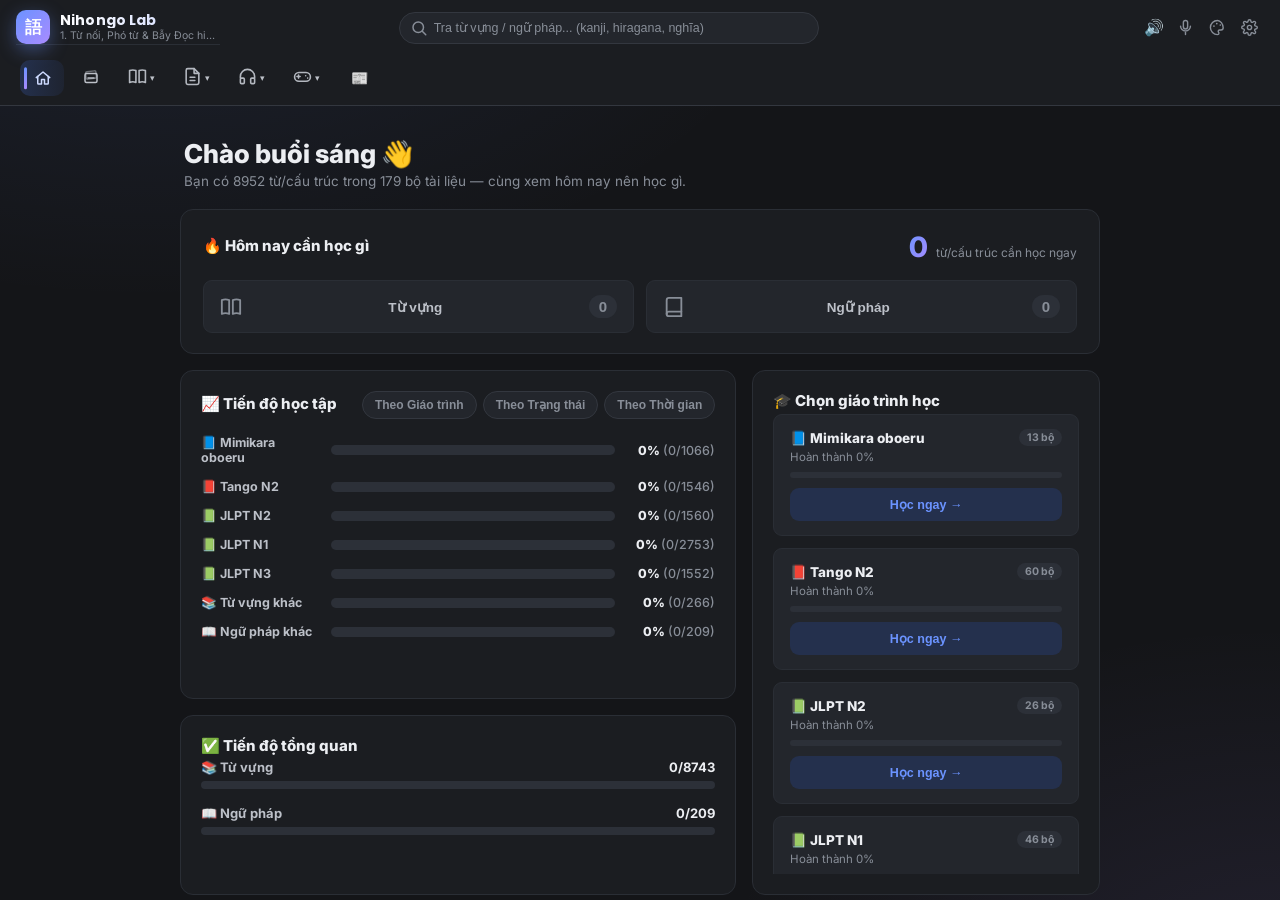
==== commit 696f6dce: "Add files via upload" ====
--- a/index.html
+++ b/index.html
@@ -1191,7 +1191,7 @@
      load SAU CÙNG vì nó chạy code thực thi ngay (DOMContentLoaded) cần mọi hàm
      ở các module khác đã được định nghĩa xong. Xem mục cấu trúc file trong
      README.md để biết module nào phụ trách phần nào. -->
-<script src="js/core.js?v=18"></script>
+<script src="js/core.js?v=19"></script>
 <script src="js/scoring.js?v=1"></script>
 <script src="js/stats-weakness.js?v=7"></script>
 <script src="js/dashboard.js?v=15"></script>
@@ -1201,7 +1201,7 @@
 <script src="js/config-focus.js?v=1"></script>
 <script src="js/loader-nav.js?v=30"></script>
 <script src="js/flashcard-edit.js?v=6"></script>
-<script src="js/table-srs-typing.js?v=10"></script>
+<script src="js/table-srs-typing.js?v=11"></script>
 <script src="js/quiz-match.js?v=2"></script>
 <script src="js/exam.js?v=8"></script>
 <script src="js/choukai.js?v=12"></script>
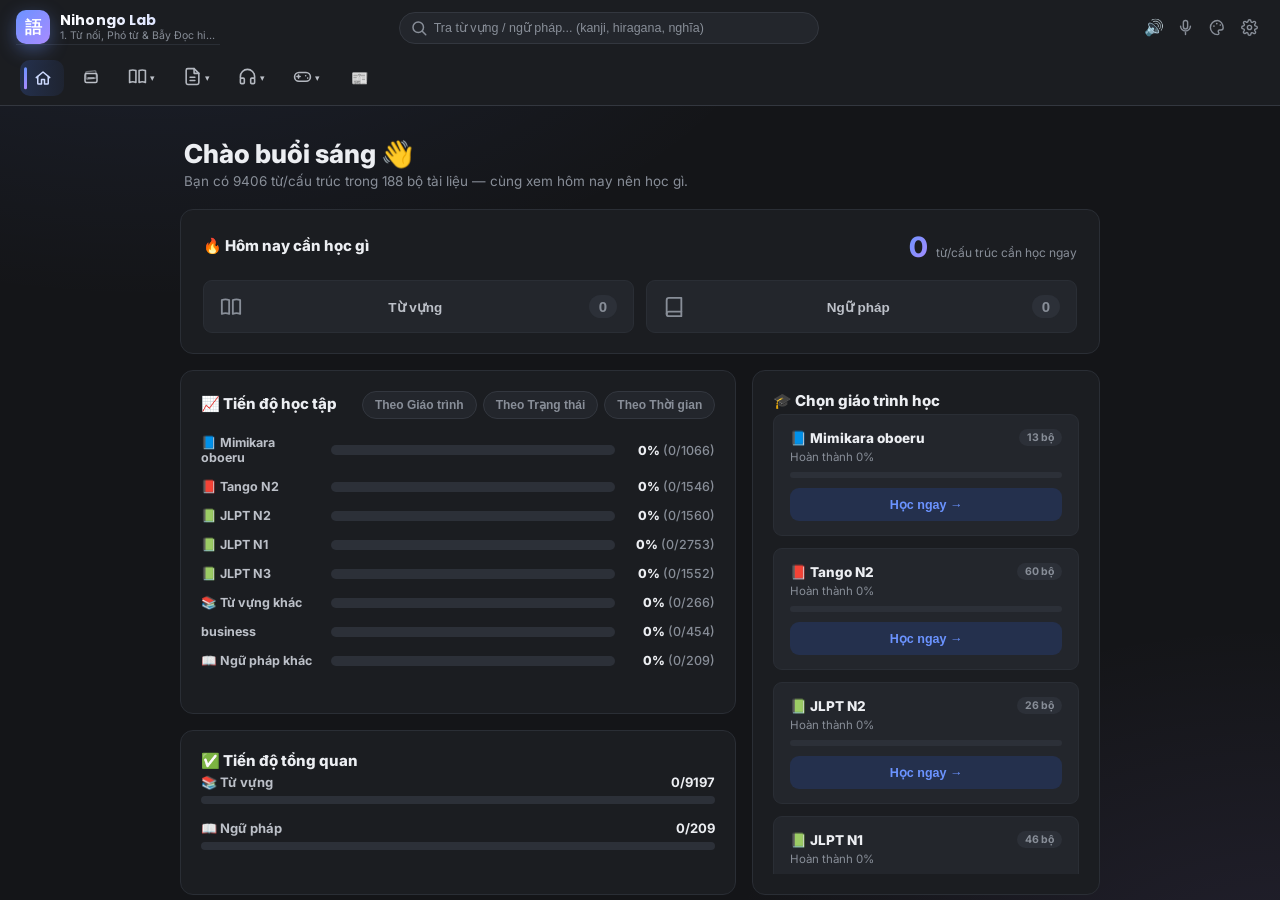
==== commit fff32730: "Add files via upload" ====
--- a/index.html
+++ b/index.html
@@ -5,7 +5,7 @@
 <meta charset="UTF-8">
 <meta name="viewport" content="width=device-width, initial-scale=1.0, viewport-fit=cover">
 <title>Nihongo Lab — Luyện thi JLPT</title>
-<link rel="stylesheet" href="css/style.css?v=17">
+<link rel="stylesheet" href="css/style.css?v=18">
 <link rel="preconnect" href="https://fonts.googleapis.com">
 <link rel="preconnect" href="https://fonts.gstatic.com" crossorigin>
 <link href="https://fonts.googleapis.com/css2?family=Inter:wght@400;600;700;800&family=Poppins:wght@600;700;800&display=swap" rel="stylesheet">
@@ -1049,6 +1049,68 @@
         <div class="weakness-title">Thống kê tổng quan — nhìn 1 lần biết hết</div>
       </div>
 
+      <!-- ---- ĐỘ BAO PHỦ TỪ VỰNG — biểu đồ Euler (vòng tròn chồng lấn) ---- -->
+      <div class="stats-section">
+        <div class="stats-section-title">🔵 Độ bao phủ từ vựng — các bộ chồng lấn nhau
+          <span class="stats-section-hint">(diện tích vòng = số từ; phần chồng lấn = từ trùng nhau. Bấm vào vùng bất kỳ để xem danh sách từ)</span>
+        </div>
+
+        <div class="cov-toolbar">
+          <div class="cov-tabs" id="covScopeTabs">
+            <button class="cov-tab active" data-scope="series">Theo bộ giáo trình</button>
+            <button class="cov-tab" data-scope="level">Theo cấp độ (N1/N2/N3)</button>
+            <button class="cov-tab" data-scope="levelSeries">Bộ trong từng cấp</button>
+          </div>
+          <label class="cov-legend-toggle">
+            <input type="checkbox" id="covHideSmall" checked>
+            <span>Ẩn bộ nhỏ (&lt; 50 từ)</span>
+          </label>
+        </div>
+
+        <div class="cov-level-pick" id="covLevelPick" style="display:none">
+          <span class="cov-level-lbl">Cấp độ:</span>
+          <button class="cov-level-btn active" data-level="N2">N2</button>
+          <button class="cov-level-btn" data-level="N1">N1</button>
+          <button class="cov-level-btn" data-level="N3">N3</button>
+          <button class="cov-level-btn" data-level="BUSINESS">Business</button>
+        </div>
+
+        <div class="cov-wrap">
+          <svg id="covVenn" class="cov-venn" viewBox="0 0 640 460" preserveAspectRatio="xMidYMid meet"></svg>
+          <div class="cov-side">
+            <div class="cov-legend" id="covLegend"></div>
+            <div class="cov-detail" id="covDetail">
+              <div class="cov-detail-empty">Bấm vào một vòng tròn hoặc vùng giao nhau để xem chi tiết từ vựng.</div>
+            </div>
+          </div>
+        </div>
+
+        <div class="cov-matrix-wrap">
+          <div class="cov-matrix-title">Ma trận từ trùng nhau <span class="stats-section-hint">(bấm 1 ô để xem danh sách từ trùng)</span></div>
+          <div class="cov-matrix-scroll"><table class="cov-matrix" id="covMatrix"></table></div>
+        </div>
+
+        <!-- ---- SƠ ĐỒ TÙY CHỌN: chọn tối đa 3 bộ, vẽ CHÍNH XÁC ---- -->
+        <div class="cov-custom">
+          <div class="cov-matrix-title">🎯 Sơ đồ tùy chọn — so sánh 3 bộ (vẽ chính xác)
+            <span class="stats-section-hint">(hình tổng quan phía trên là xấp xỉ vì có 6 vòng; chọn đúng 2–3 bộ ở đây thì phần chồng lấn hiện đúng số liệu)</span>
+          </div>
+          <div class="cov-custom-picks">
+            <select class="cov-pick" id="covPick0"></select>
+            <select class="cov-pick" id="covPick1"></select>
+            <select class="cov-pick" id="covPick2"></select>
+          </div>
+          <div class="cov-wrap">
+            <svg id="covCustomVenn" class="cov-venn" viewBox="0 0 560 420" preserveAspectRatio="xMidYMid meet"></svg>
+            <div class="cov-side">
+              <div class="cov-detail" id="covCustomDetail">
+                <div class="cov-detail-empty">Chọn các bộ rồi bấm vào từng vùng để xem danh sách từ.</div>
+              </div>
+            </div>
+          </div>
+        </div>
+      </div>
+
       <div class="stats-section stats-group-mimi">
         <div class="stats-section-title">📘 Mimikara oboeru <span class="stats-section-hint">(bấm tên bộ để ôn ngay)</span></div>
         <div class="stats-donut-row" id="statsDonutRowMimi"></div>
@@ -1182,7 +1244,7 @@
 
 </div>
 
-<script src="js/srs.js?v=6"></script>
+<script src="js/srs.js?v=7"></script>
 <!-- app.js (4740 dòng) đã được TÁCH thành 10 module nhỏ theo tính năng — mục đích
      để mỗi lần cần sửa 1 phần, chỉ cần đọc/sửa đúng module liên quan (vài trăm
      dòng) thay vì cả file lớn ~200KB. Tất cả vẫn dùng CHUNG biến toàn cục `App`
@@ -1193,13 +1255,14 @@
      README.md để biết module nào phụ trách phần nào. -->
 <script src="js/core.js?v=19"></script>
 <script src="js/scoring.js?v=1"></script>
-<script src="js/stats-weakness.js?v=7"></script>
-<script src="js/dashboard.js?v=15"></script>
+<script src="js/coverage.js?v=4"></script>
+<script src="js/stats-weakness.js?v=8"></script>
+<script src="js/dashboard.js?v=17"></script>
 <script src="js/game.js?v=7"></script>
 <script src="js/listen-game.js?v=3"></script>
 <script src="js/reading.js?v=21"></script>
 <script src="js/config-focus.js?v=1"></script>
-<script src="js/loader-nav.js?v=30"></script>
+<script src="js/loader-nav.js?v=33"></script>
 <script src="js/flashcard-edit.js?v=6"></script>
 <script src="js/table-srs-typing.js?v=11"></script>
 <script src="js/quiz-match.js?v=2"></script>
--- a/css/style.css
+++ b/css/style.css
@@ -1939,3 +1939,86 @@
 @media (prefers-reduced-motion: reduce) {
   .app-loading-spinner::before, .app-loading-spinner::after { animation-duration: 1.8s; }
 }
+
+
+/* ============ ĐỘ BAO PHỦ TỪ VỰNG (biểu đồ Euler) ============ */
+.cov-toolbar{display:flex;align-items:center;justify-content:space-between;gap:12px;flex-wrap:wrap;margin:10px 0 14px}
+.cov-tabs{display:flex;gap:6px;background:var(--bg-2);padding:4px;border-radius:10px}
+.cov-tab{padding:7px 14px;border:0;background:transparent;color:var(--text-2);border-radius:7px;cursor:pointer;font-size:13px;font-weight:600}
+.cov-tab.active{background:var(--bg-1);color:var(--text-1);box-shadow:0 1px 3px rgba(0,0,0,.12)}
+.cov-legend-toggle{display:flex;align-items:center;gap:6px;font-size:13px;color:var(--text-2);cursor:pointer}
+
+.cov-wrap{display:grid;grid-template-columns:minmax(0,1.25fr) minmax(0,1fr);gap:16px;align-items:start}
+@media(max-width:900px){.cov-wrap{grid-template-columns:1fr}}
+
+.cov-venn{width:100%;height:auto;background:var(--bg-2);border-radius:14px;display:block}
+.cov-circle{fill-opacity:.34;stroke-width:2.5;cursor:pointer;transition:fill-opacity .15s}
+.cov-circle:hover{fill-opacity:.5}
+.cov-circle.selected{fill-opacity:.62;stroke-width:4}
+.cov-circle-label{font-size:13px;font-weight:800;fill:var(--text-1);pointer-events:none;paint-order:stroke;stroke:var(--bg-2);stroke-width:3.5px;stroke-linejoin:round}
+.cov-circle-count{font-size:11px;font-weight:600;fill:var(--text-2);pointer-events:none;paint-order:stroke;stroke:var(--bg-2);stroke-width:3px;stroke-linejoin:round}
+
+.cov-side{display:flex;flex-direction:column;gap:12px;min-width:0}
+.cov-legend{display:flex;flex-direction:column;gap:4px}
+.cov-legend-item{display:flex;align-items:center;gap:8px;padding:7px 10px;border:1px solid var(--border);background:var(--bg-1);border-radius:9px;cursor:pointer;text-align:left;width:100%}
+.cov-legend-item:hover{background:var(--bg-2)}
+.cov-legend-item.active{border-color:var(--accent);background:var(--bg-2)}
+.cov-legend-name{flex:1;font-size:13px;font-weight:600;color:var(--text-1)}
+.cov-legend-num{font-size:12px;font-weight:700;color:var(--text-2)}
+.cov-dot{width:11px;height:11px;border-radius:50%;flex:0 0 auto;display:inline-block;margin-right:5px;vertical-align:-1px}
+.cov-total{margin-top:6px;padding:9px 11px;background:var(--bg-2);border-radius:9px;font-size:12.5px;color:var(--text-2)}
+.cov-total b{color:var(--text-1)}
+.cov-total-sub{display:block;font-size:11.5px;opacity:.75;margin-top:2px}
+
+.cov-detail{border:1px solid var(--border);border-radius:12px;padding:12px;background:var(--bg-1);max-height:520px;overflow-y:auto}
+.cov-detail-empty{color:var(--text-2);font-size:13px;text-align:center;padding:18px 8px}
+.cov-detail-head{display:flex;align-items:center;gap:5px;flex-wrap:wrap;font-size:14px;padding-bottom:9px;margin-bottom:10px;border-bottom:2px solid var(--border)}
+.cov-vs{color:var(--text-2);font-weight:800;margin:0 3px}
+.cov-stat-row{display:flex;gap:8px;margin-bottom:12px;flex-wrap:wrap}
+.cov-stat{flex:1;min-width:88px;background:var(--bg-2);border-radius:9px;padding:8px 10px;display:flex;flex-direction:column;gap:2px}
+.cov-stat span{font-size:11px;color:var(--text-2)}
+.cov-stat b{font-size:17px;color:var(--text-1)}
+.cov-detail-sub{font-size:12.5px;color:var(--text-2);margin:12px 0 7px;font-weight:600}
+.cov-words{display:flex;flex-wrap:wrap;gap:5px}
+.cov-word{font-size:13px;padding:3px 8px;background:var(--bg-2);border-radius:6px;color:var(--text-1)}
+.cov-more{font-size:12px;color:var(--text-2);margin-top:6px;font-style:italic}
+
+.cov-matrix-wrap{margin-top:18px}
+.cov-matrix-title{font-size:13.5px;font-weight:700;color:var(--text-1);margin-bottom:8px}
+.cov-matrix-scroll{overflow-x:auto}
+.cov-matrix{border-collapse:collapse;font-size:12.5px;min-width:100%}
+.cov-matrix th,.cov-matrix td{border:1px solid var(--border);padding:7px 10px;text-align:center;white-space:nowrap}
+.cov-matrix thead th{background:var(--bg-2);font-weight:700;color:var(--text-1)}
+.cov-matrix tbody th{background:var(--bg-2);text-align:left;font-weight:700;color:var(--text-1)}
+.cov-cell-self{background:var(--bg-2);font-weight:800;color:var(--text-2)}
+.cov-cell{color:var(--text-1)}
+.cov-cell.clickable{cursor:pointer}
+.cov-cell.clickable:hover{outline:2px solid var(--accent);outline-offset:-2px}
+.cov-cell-pct{display:block;font-size:10.5px;color:var(--text-2);margin-top:1px}
+.cov-leader{stroke-width:1.2;stroke-dasharray:3 3;opacity:.8;pointer-events:none}
+.cov-leader-dot{pointer-events:none}
+
+/* ---- Bộ chọn cấp độ (tab "Bộ trong từng cấp") ---- */
+.cov-level-pick{display:flex;align-items:center;gap:6px;margin:0 0 12px}
+.cov-level-lbl{font-size:13px;color:var(--text-2);margin-right:2px}
+.cov-level-btn{padding:5px 14px;border:1px solid var(--border);background:var(--bg-1);color:var(--text-2);border-radius:8px;cursor:pointer;font-size:13px;font-weight:700}
+.cov-level-btn:hover{background:var(--bg-2)}
+.cov-level-btn.active{background:var(--accent);border-color:var(--accent);color:#fff}
+
+/* ---- Sơ đồ tùy chọn (so sánh ≤3 bộ chính xác) ---- */
+.cov-custom{margin-top:22px;padding-top:18px;border-top:2px dashed var(--border)}
+.cov-custom-picks{display:flex;gap:10px;flex-wrap:wrap;margin:10px 0 14px}
+.cov-pick{flex:1;min-width:150px;padding:8px 10px;border:1px solid var(--border);background:var(--bg-1);color:var(--text-1);border-radius:9px;font-size:13px;font-weight:600;cursor:pointer}
+.cov-pick:focus{outline:2px solid var(--accent);outline-offset:-2px}
+.cov-region-badge circle{fill:var(--bg-1);stroke:var(--text-2);stroke-width:1.5;opacity:.92}
+.cov-region-badge text{font-size:12px;font-weight:800;fill:var(--text-1)}
+.cov-region-badge:hover circle{stroke:var(--accent);stroke-width:2.5}
+.cov-region-badge.selected circle{fill:var(--accent);stroke:var(--accent)}
+.cov-region-badge.selected text{fill:#fff}
+.cov-region-list{display:flex;flex-direction:column;gap:4px;margin-bottom:8px}
+.cov-region-item{display:flex;align-items:center;justify-content:space-between;gap:8px;padding:7px 11px;border:1px solid var(--border);background:var(--bg-1);border-radius:9px;cursor:pointer;text-align:left;width:100%}
+.cov-region-item:hover{background:var(--bg-2)}
+.cov-region-item.active{border-color:var(--accent);background:var(--bg-2)}
+.cov-region-name{font-size:12.5px;font-weight:600;color:var(--text-1)}
+.cov-region-num{font-size:13px;font-weight:800;color:var(--accent)}
+.cov-region-detail{margin-top:6px}
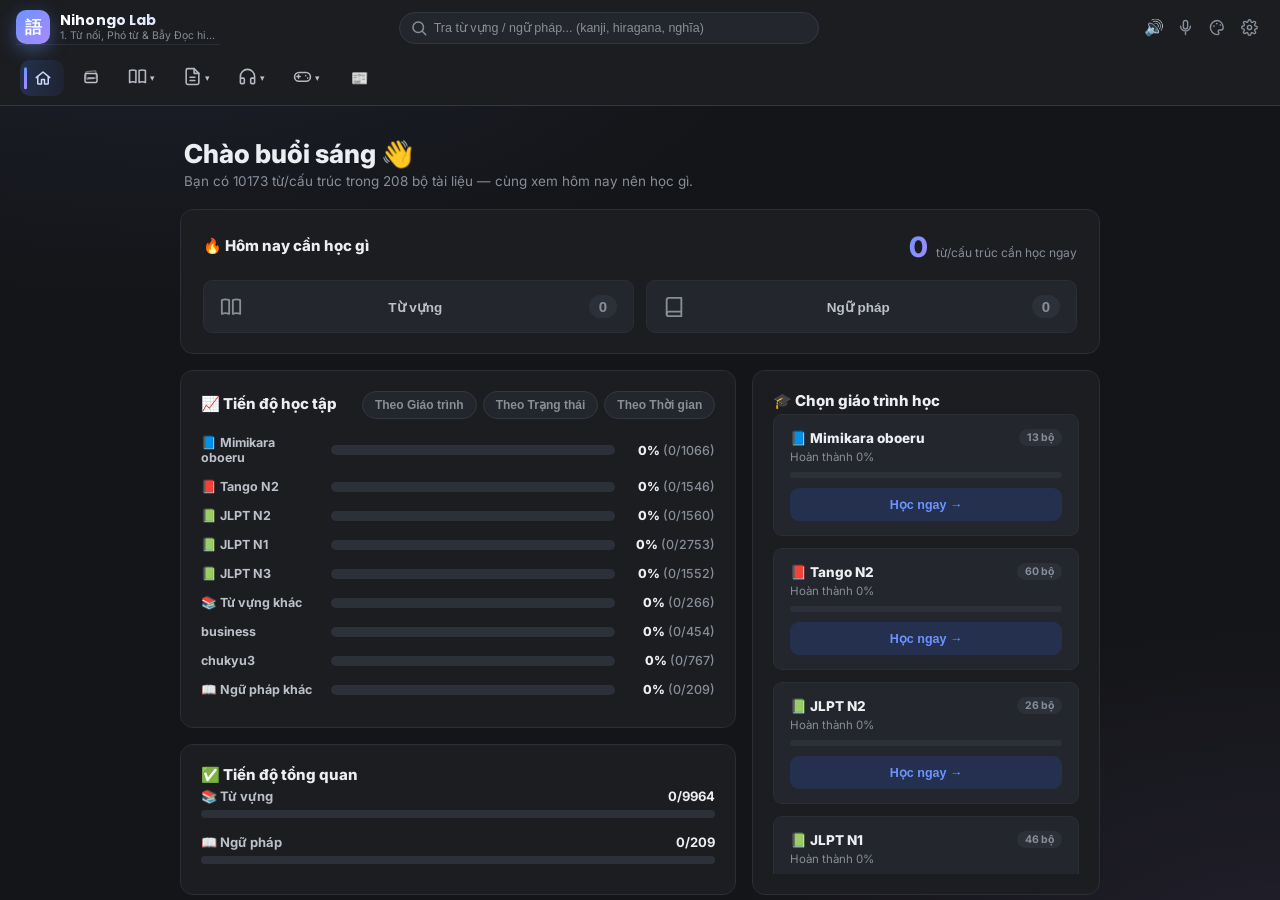
==== commit d4474d19: "Add files via upload" ====
--- a/index.html
+++ b/index.html
@@ -5,7 +5,7 @@
 <meta charset="UTF-8">
 <meta name="viewport" content="width=device-width, initial-scale=1.0, viewport-fit=cover">
 <title>Nihongo Lab — Luyện thi JLPT</title>
-<link rel="stylesheet" href="css/style.css?v=18">
+<link rel="stylesheet" href="css/style.css?v=19">
 <link rel="preconnect" href="https://fonts.googleapis.com">
 <link rel="preconnect" href="https://fonts.gstatic.com" crossorigin>
 <link href="https://fonts.googleapis.com/css2?family=Inter:wght@400;600;700;800&family=Poppins:wght@600;700;800&display=swap" rel="stylesheet">
@@ -1262,7 +1262,7 @@
 <script src="js/listen-game.js?v=3"></script>
 <script src="js/reading.js?v=21"></script>
 <script src="js/config-focus.js?v=1"></script>
-<script src="js/loader-nav.js?v=33"></script>
+<script src="js/loader-nav.js?v=34"></script>
 <script src="js/flashcard-edit.js?v=6"></script>
 <script src="js/table-srs-typing.js?v=11"></script>
 <script src="js/quiz-match.js?v=2"></script>
